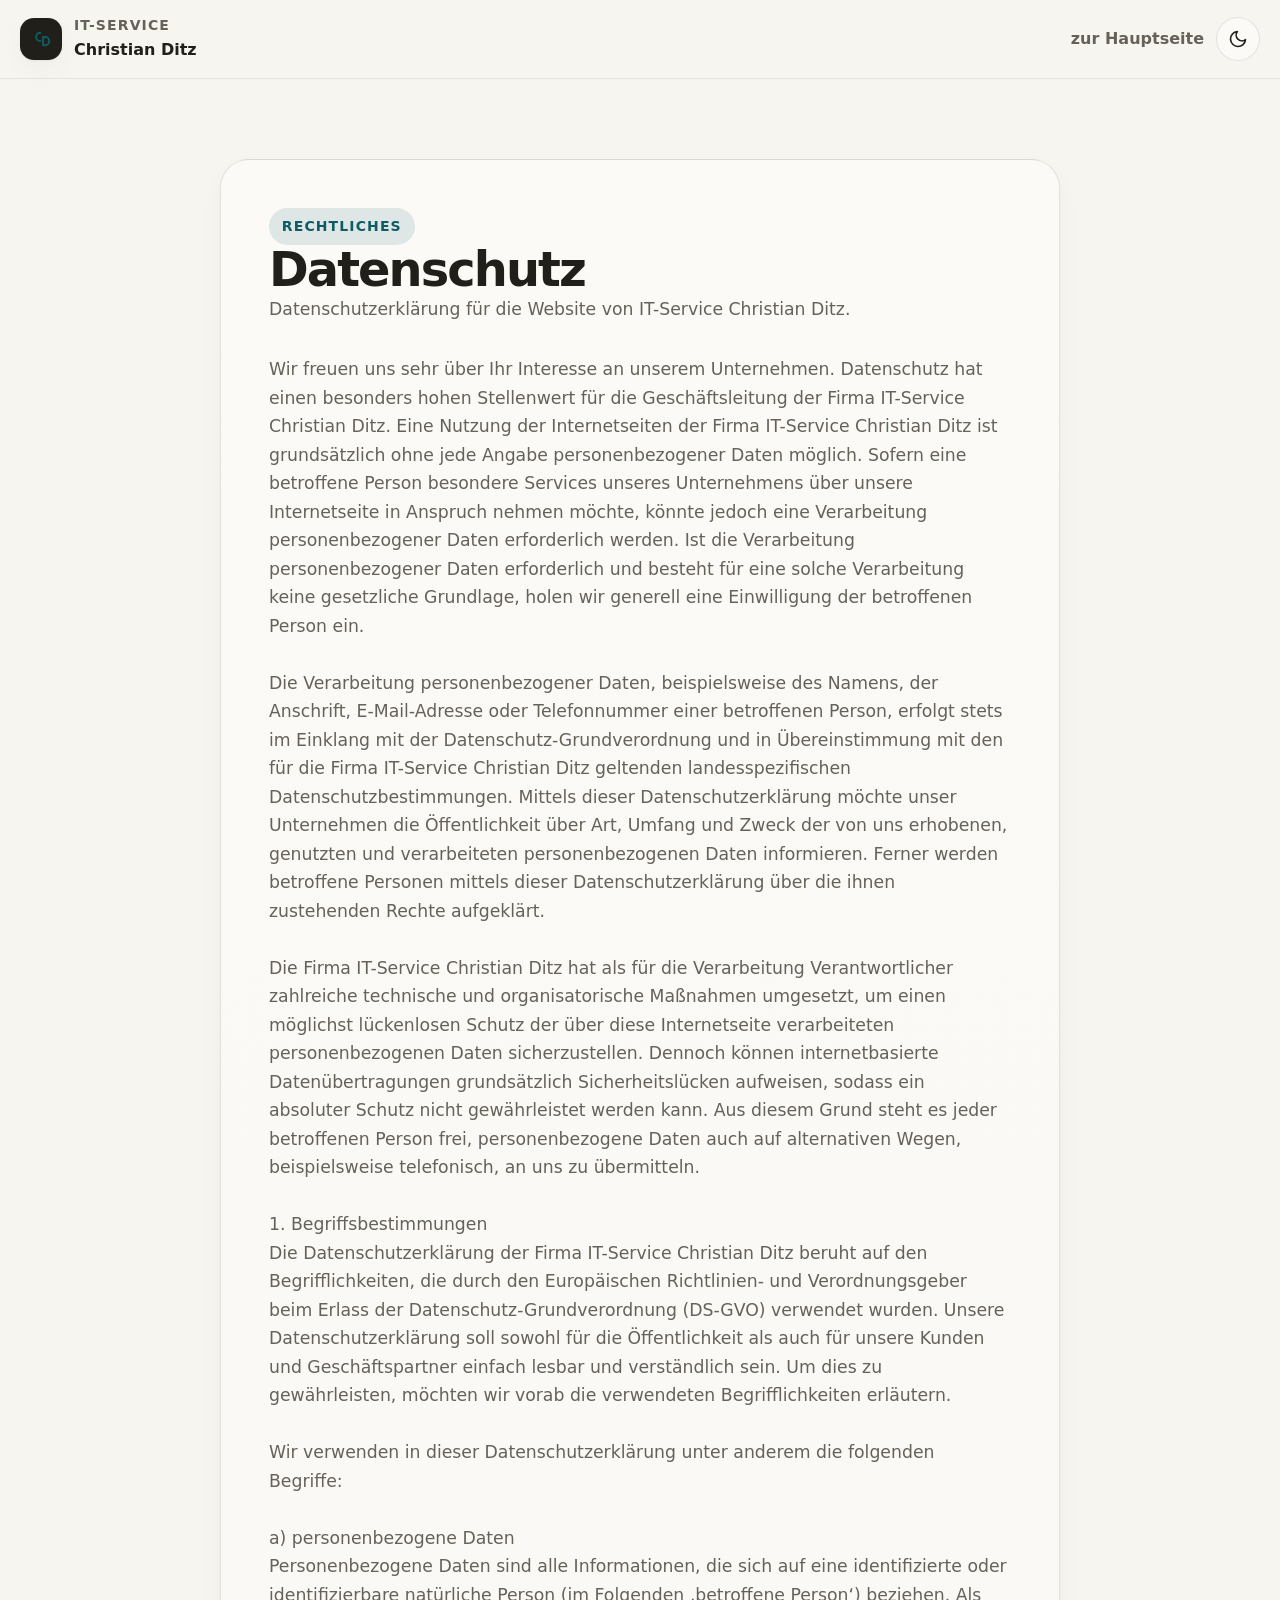
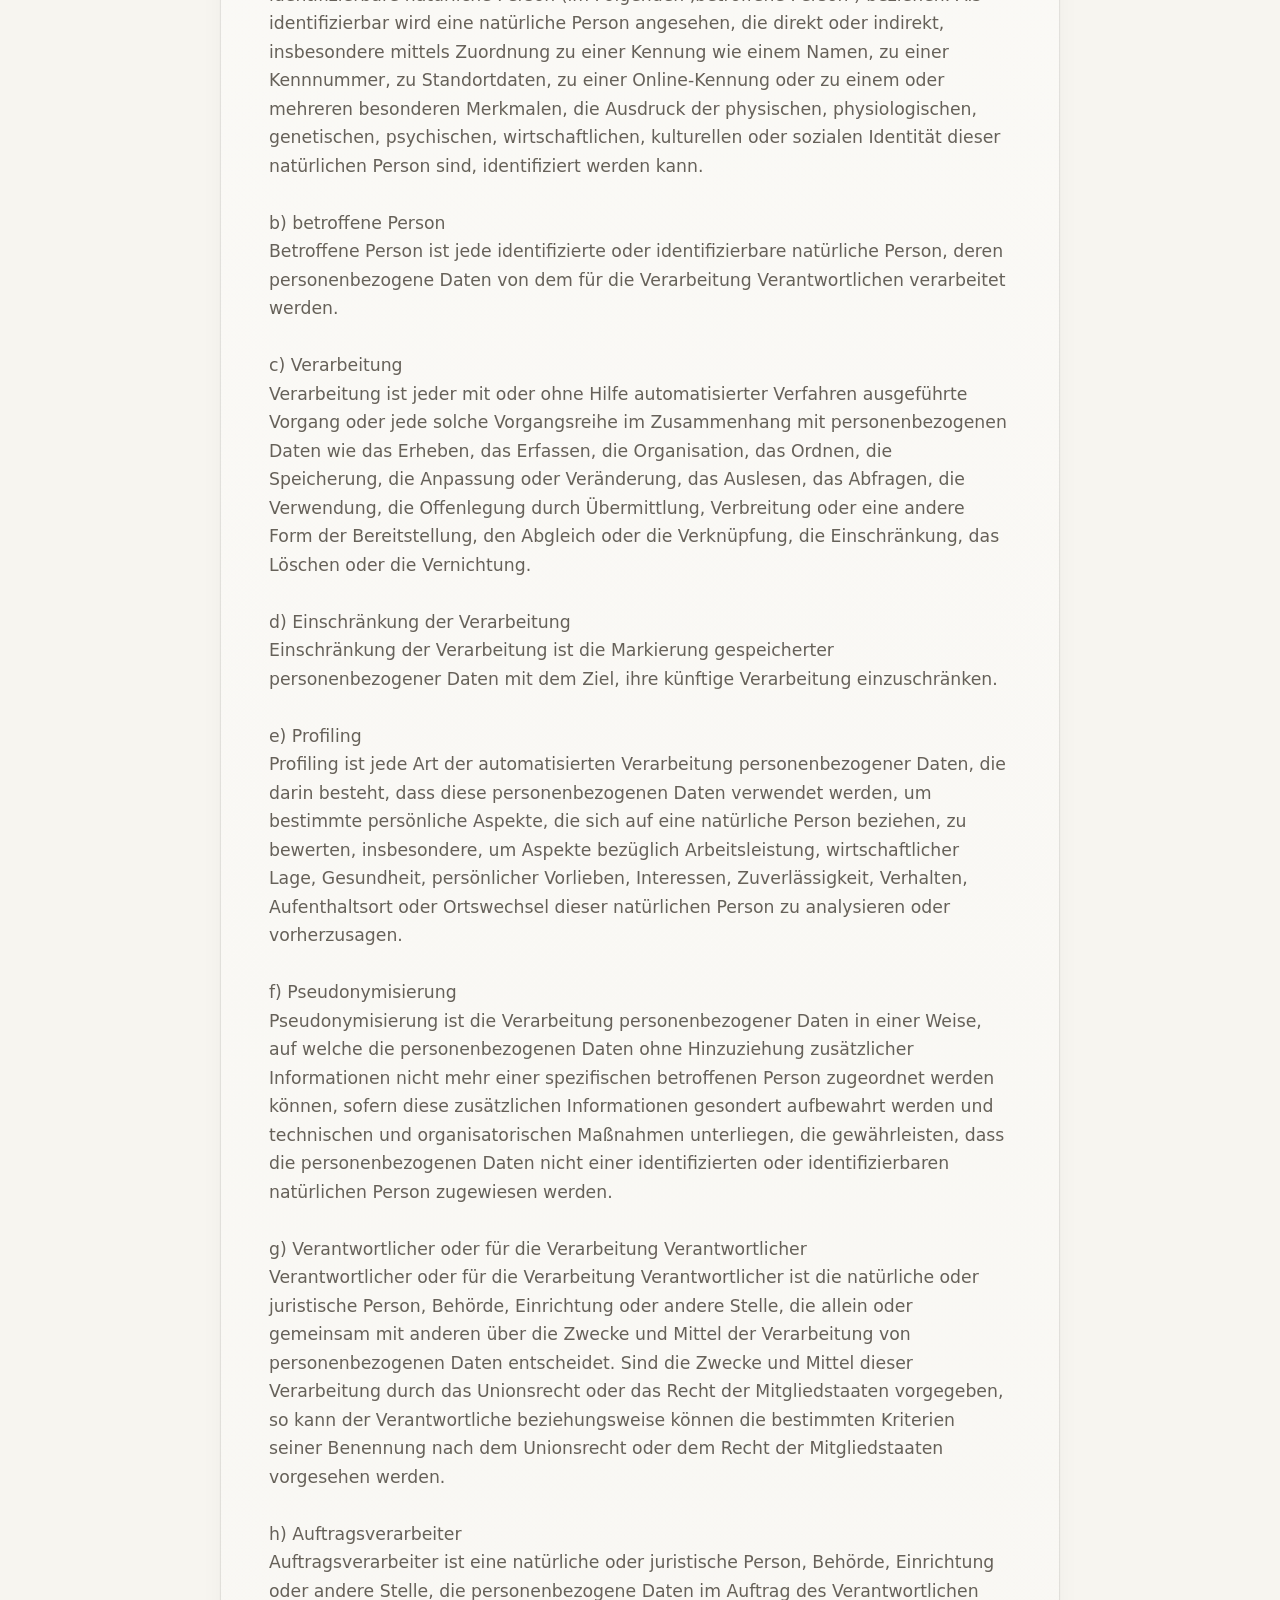
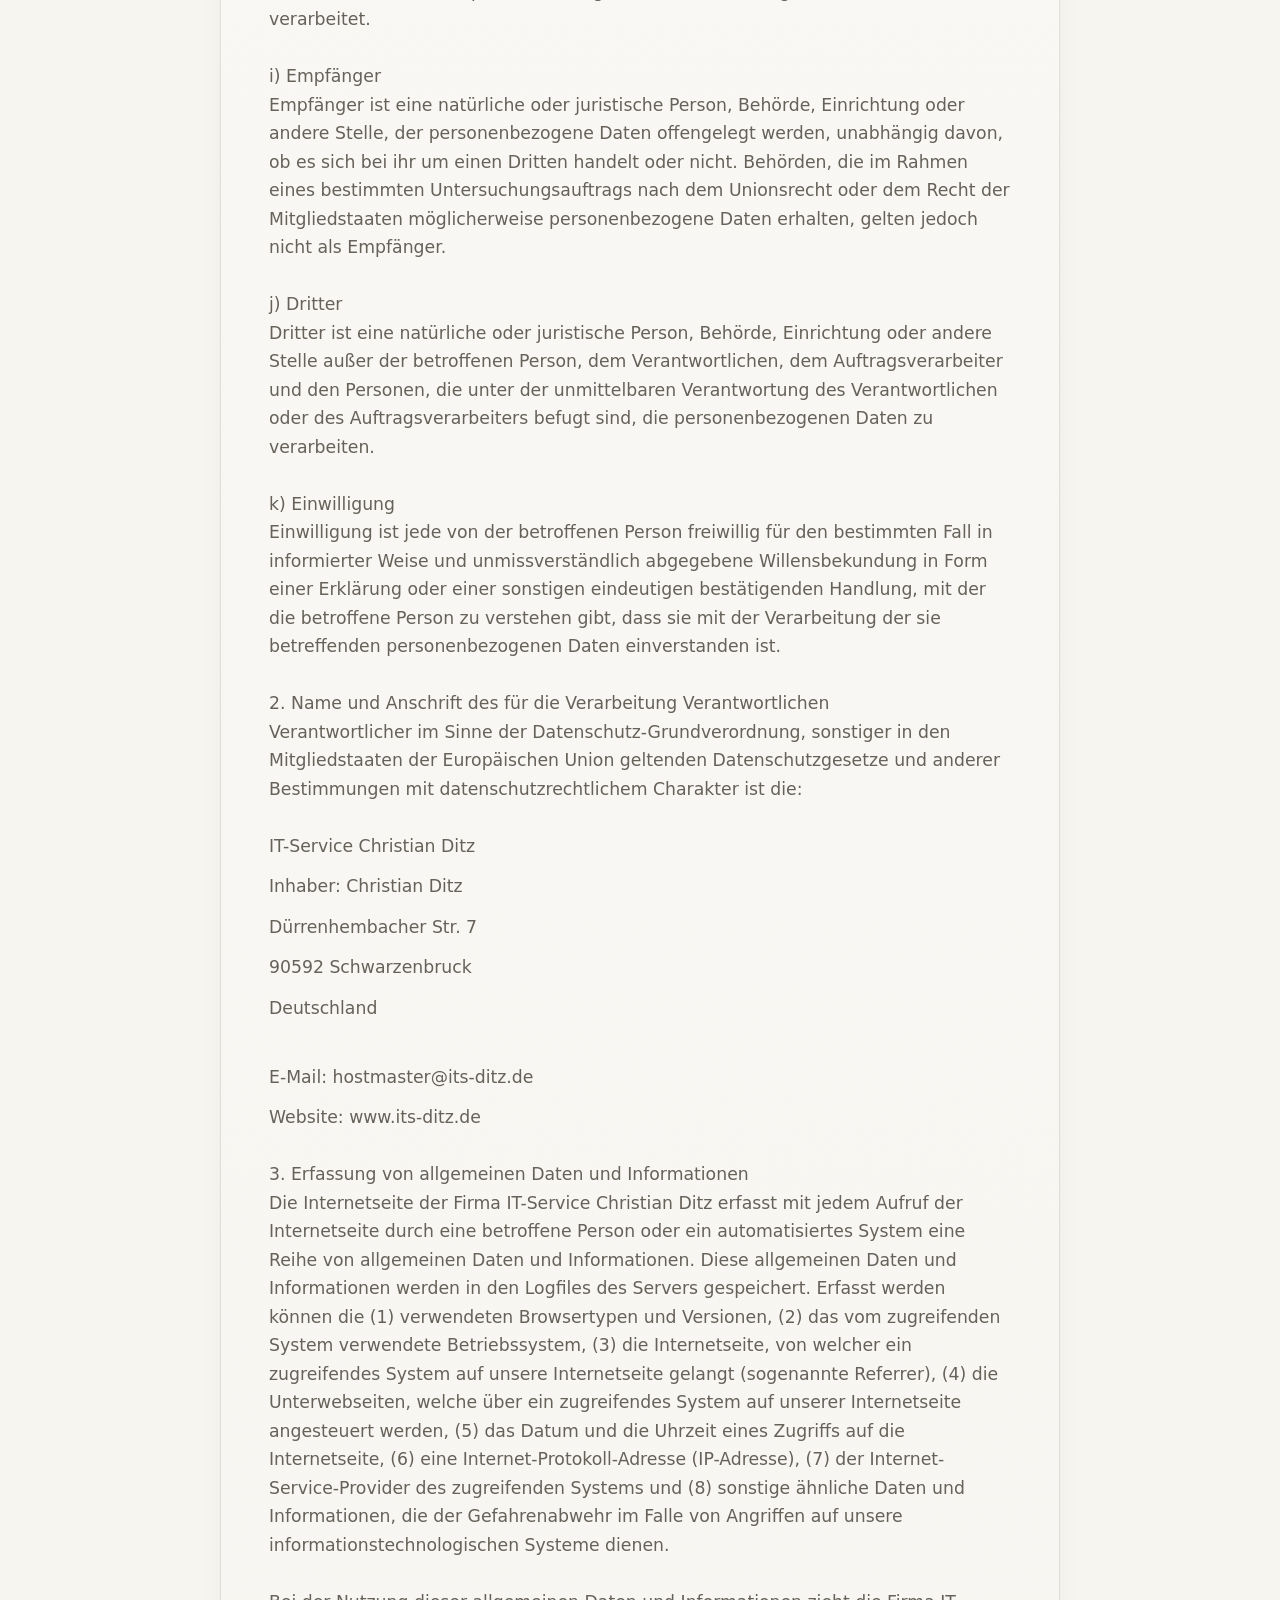
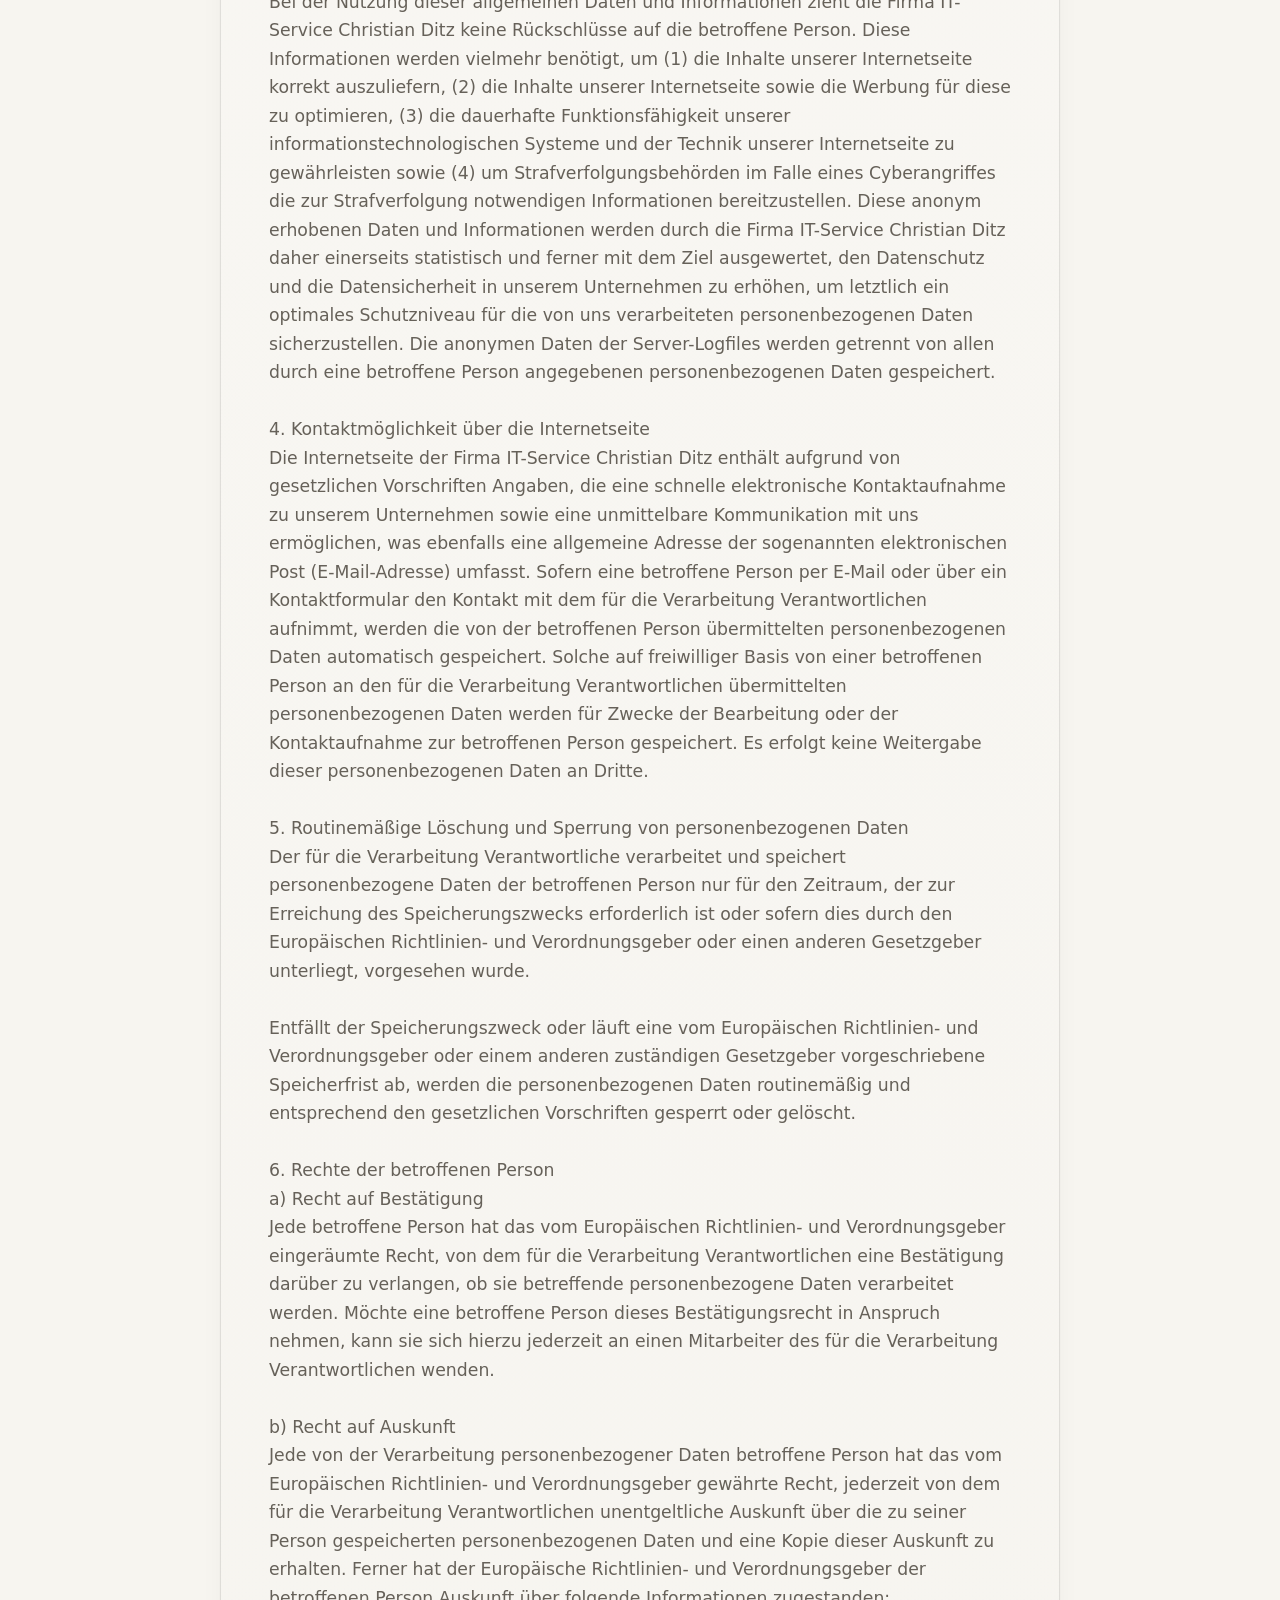
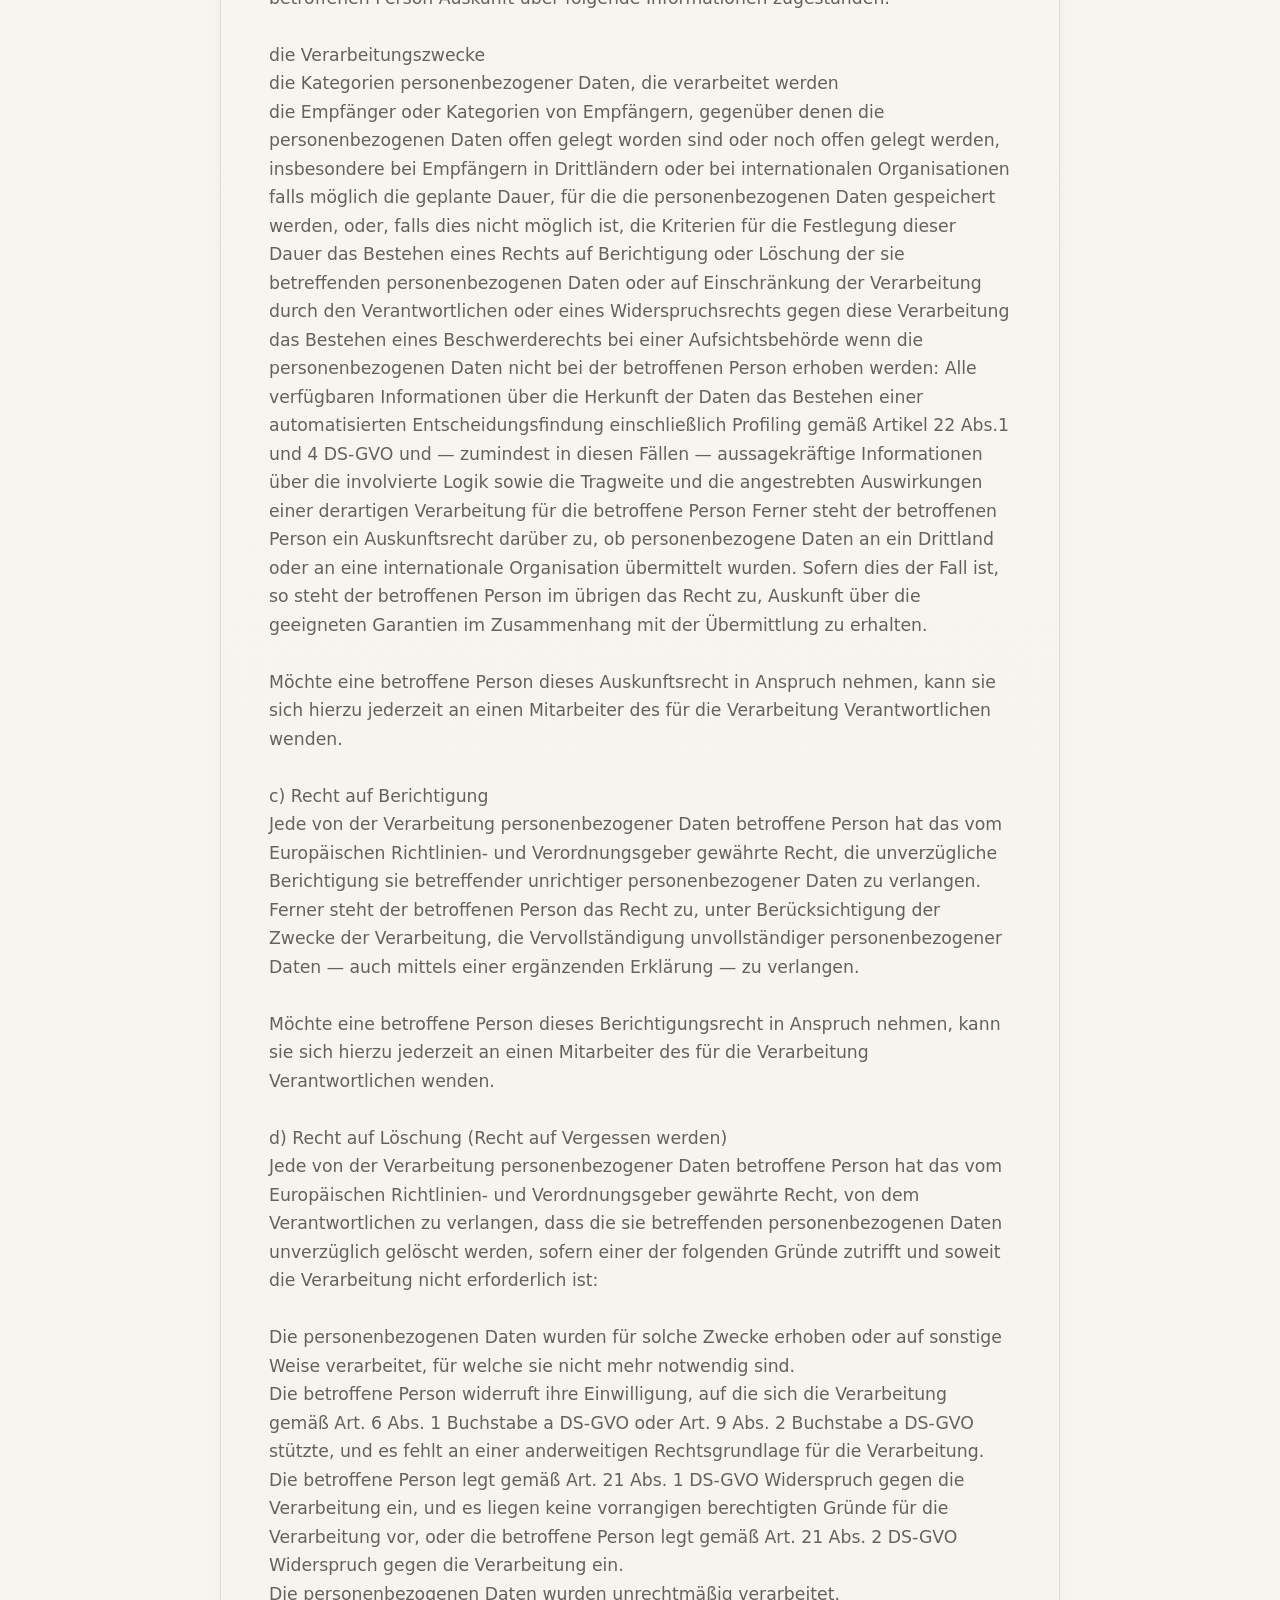
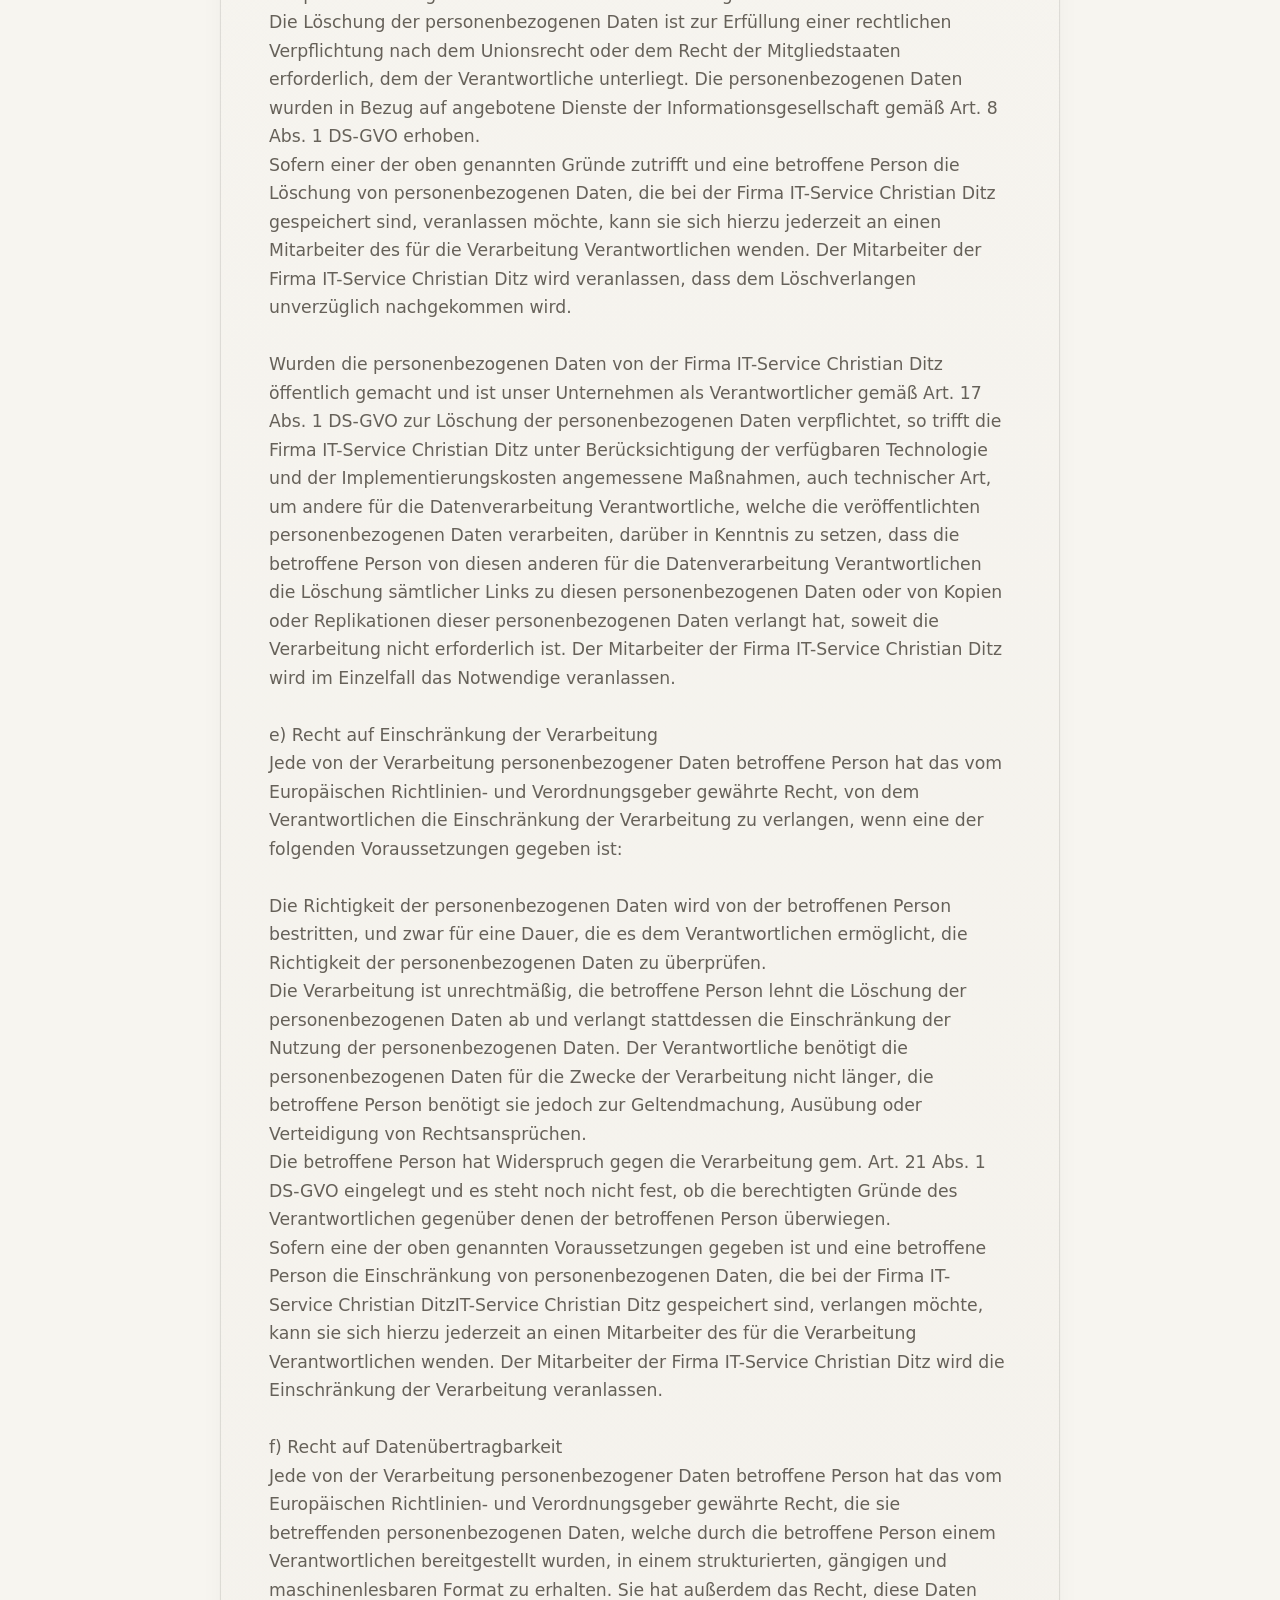
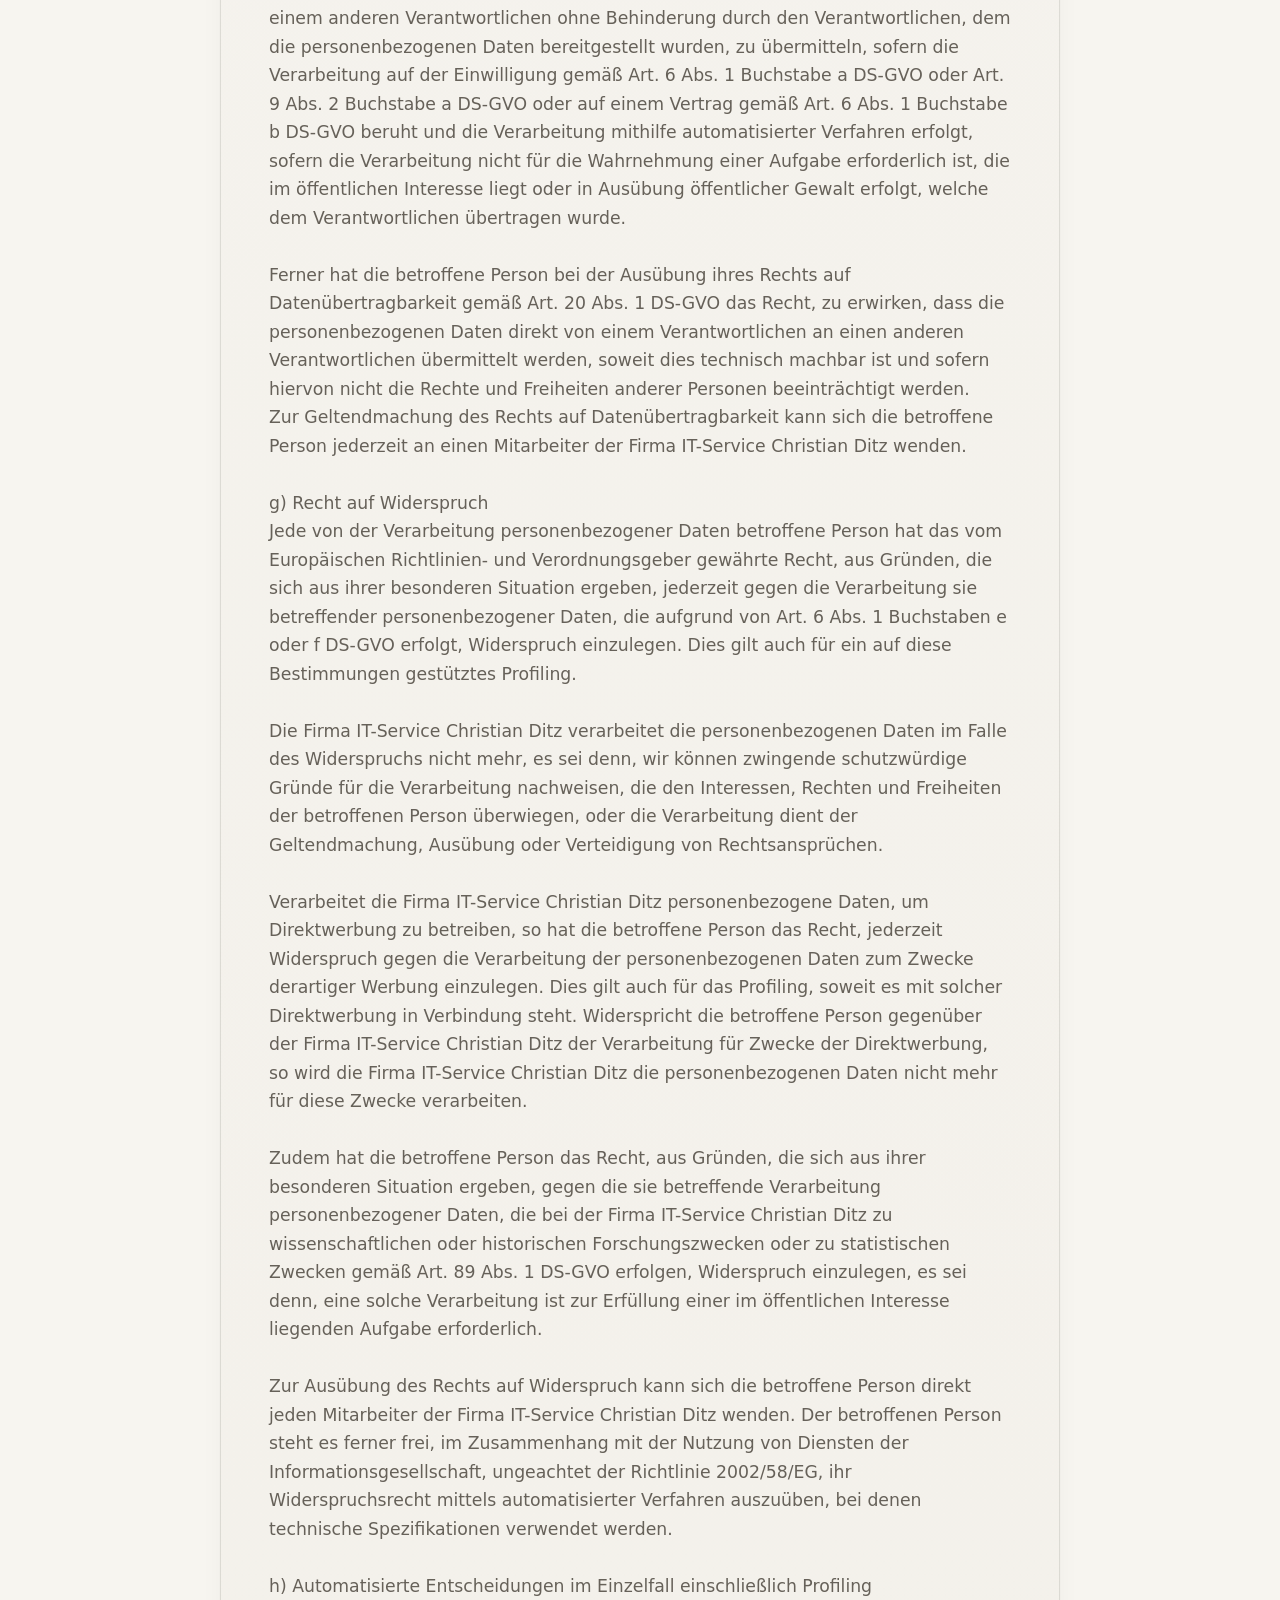
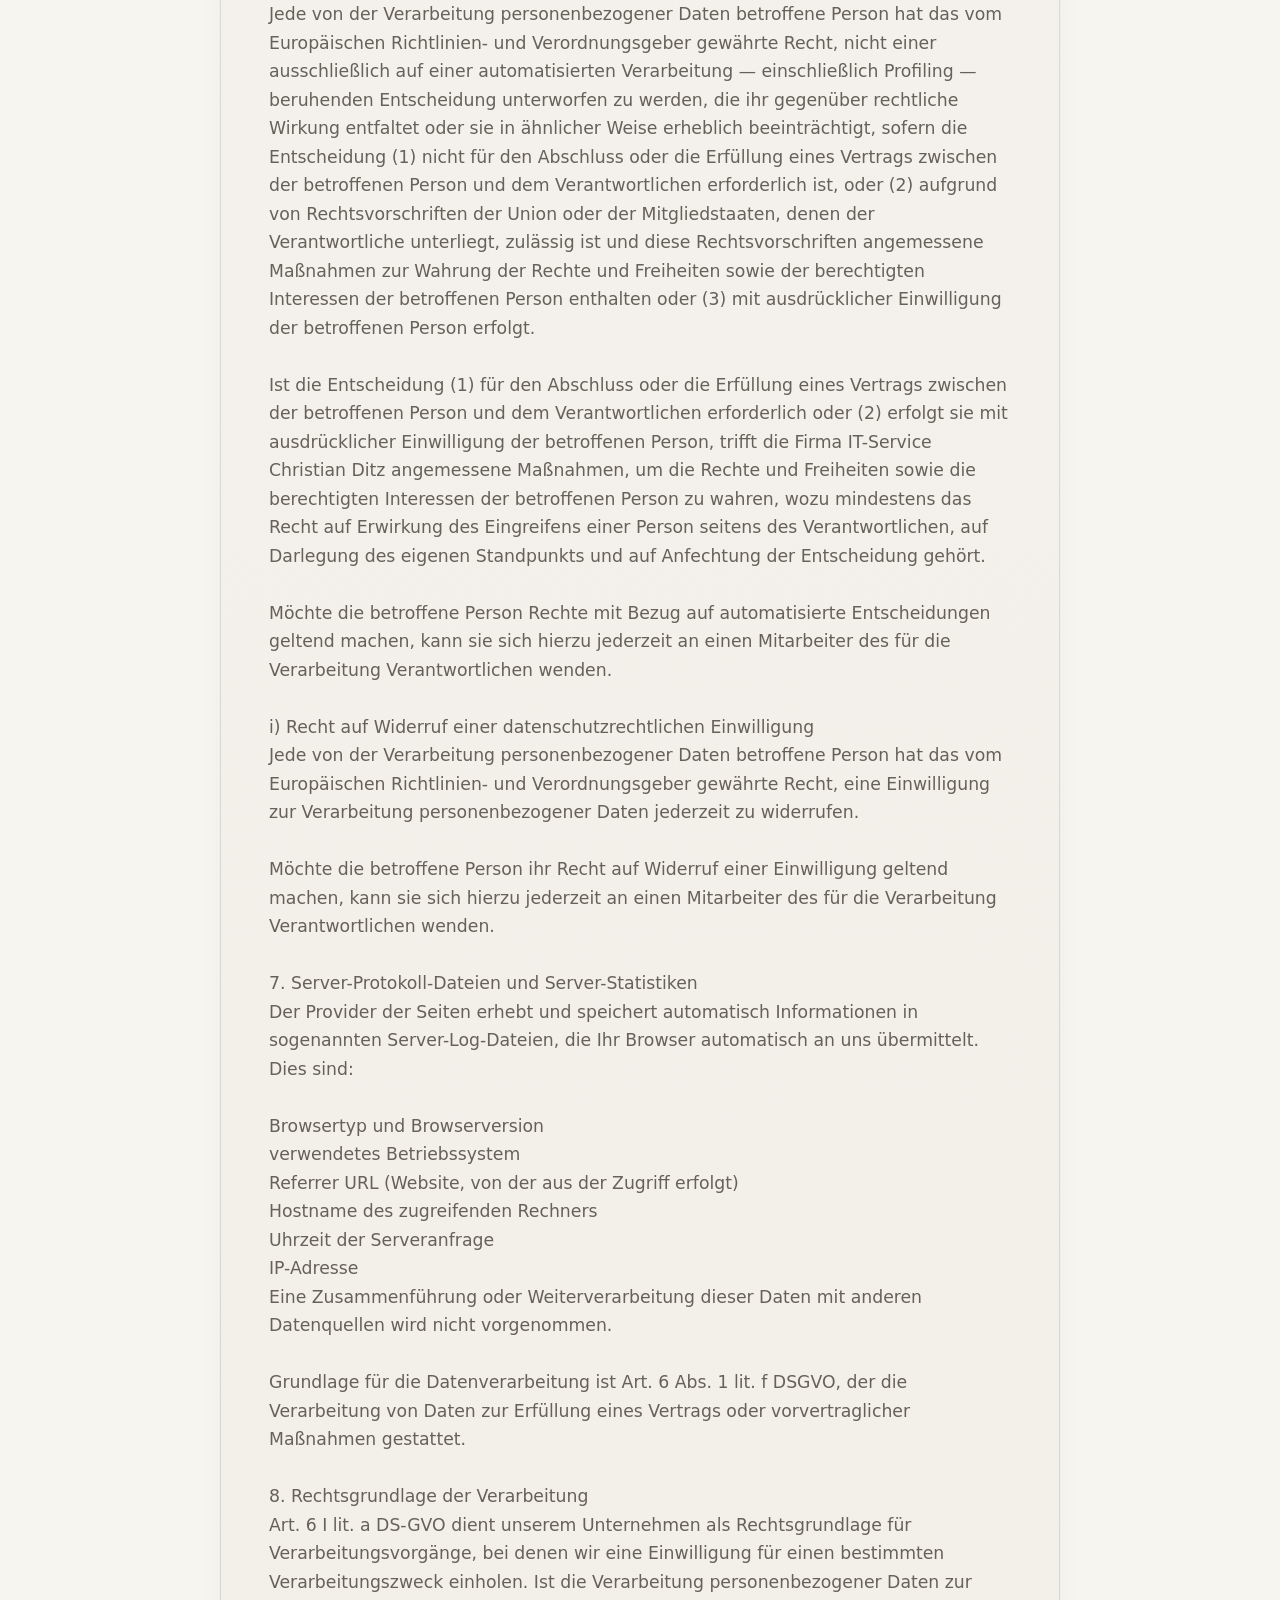
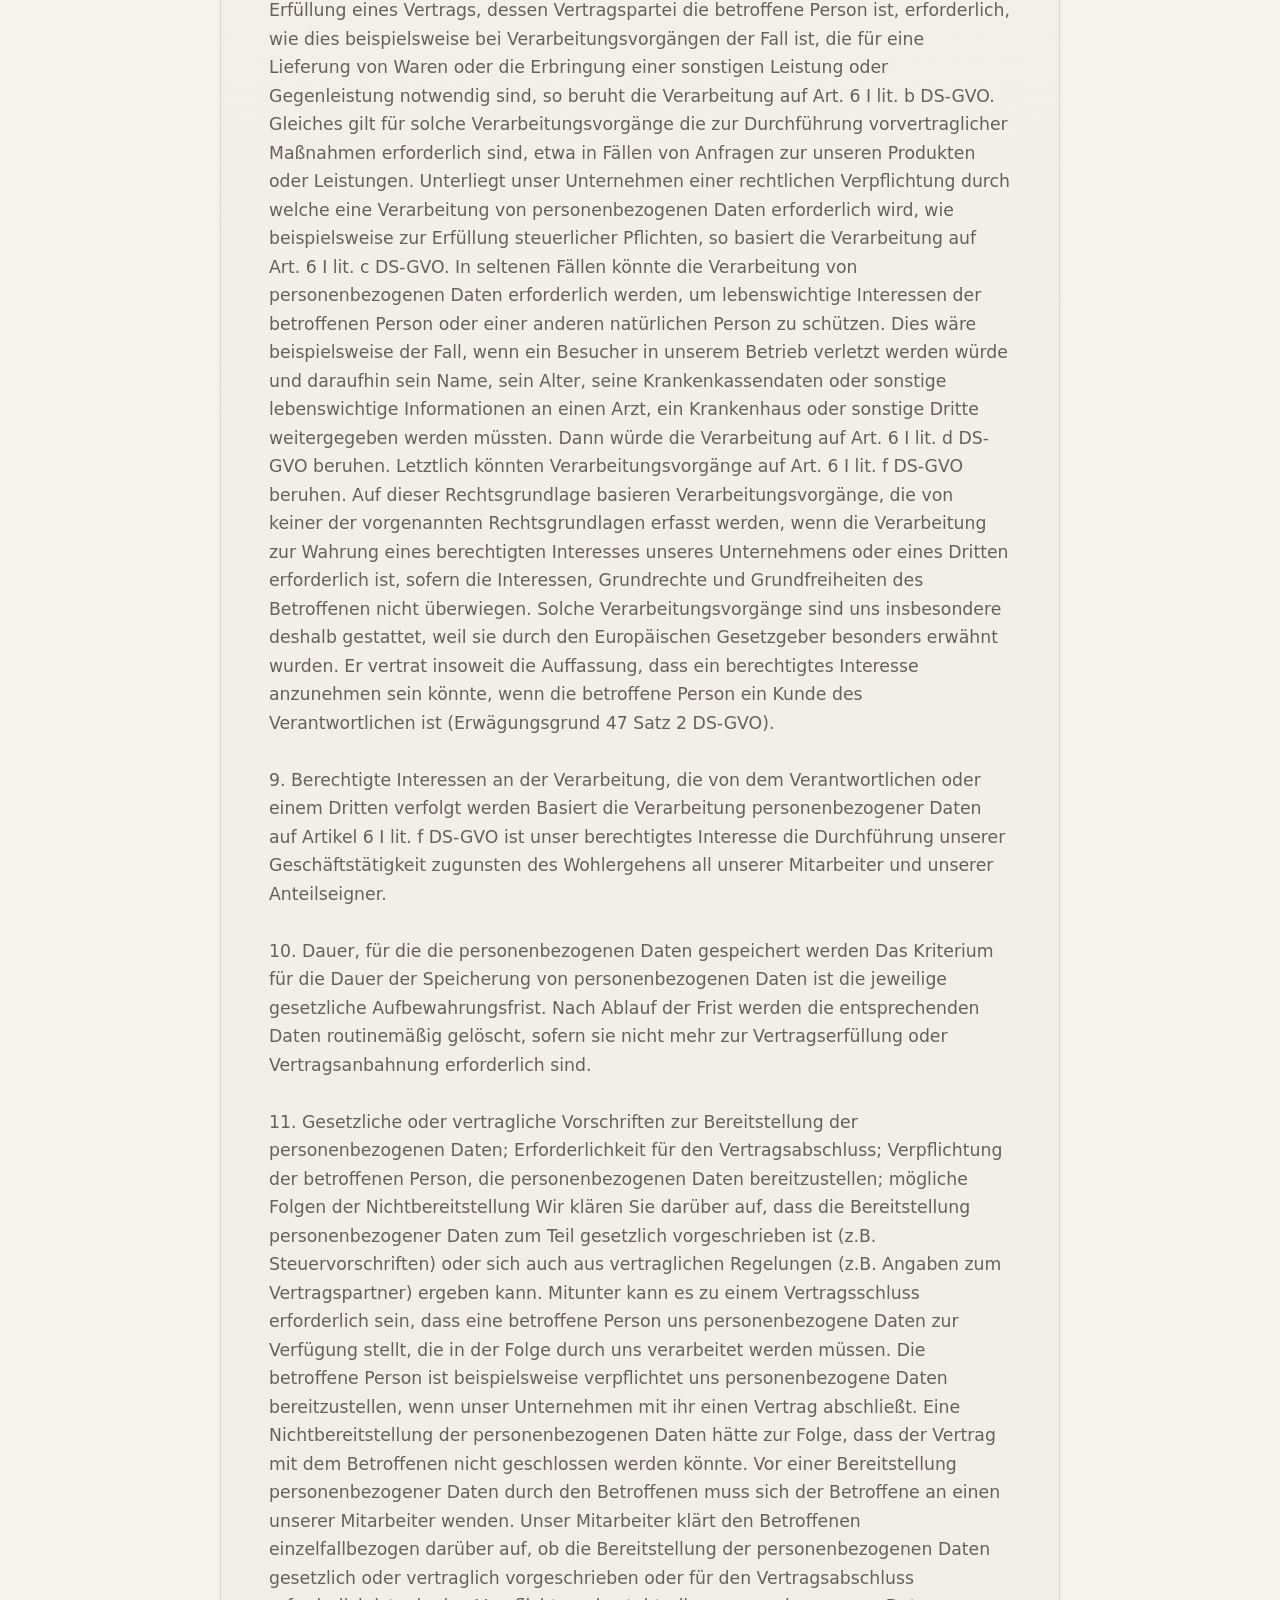
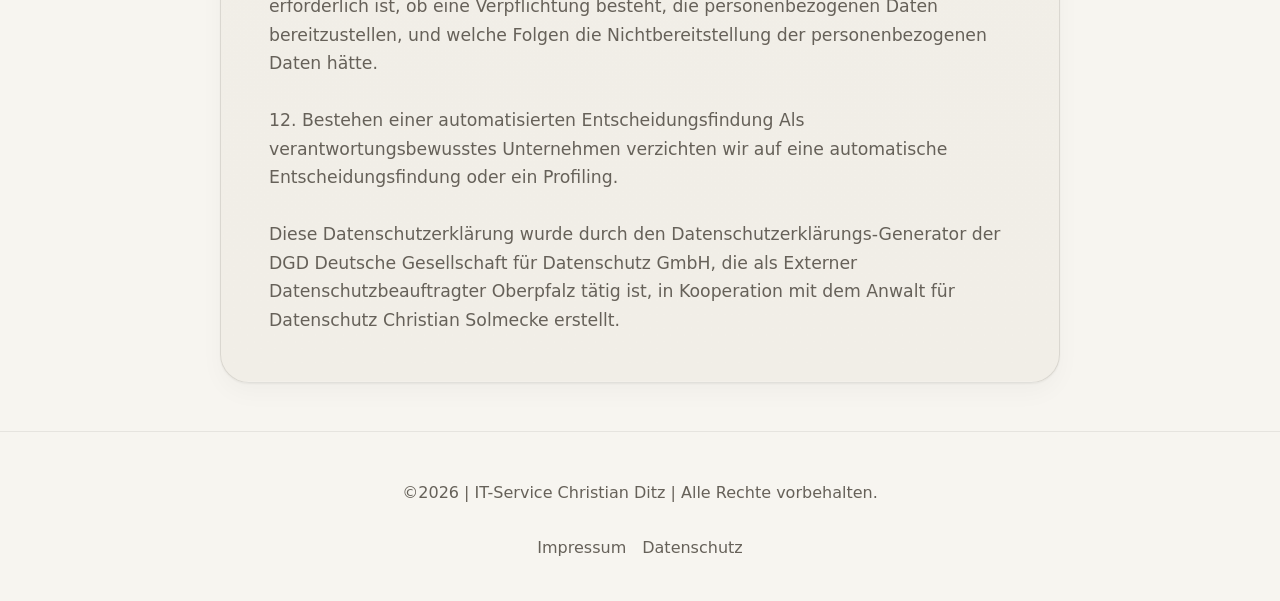
==== datenschutz.html @ 60c3055a "Add files via upload" ====
<!DOCTYPE html>
<html lang="de">
<head>
  <meta charset="UTF-8" />
  <meta name="viewport" content="width=device-width, initial-scale=1.0" />
  <title>Datenschutz | IT-Service Christian Ditz</title>
  <meta name="description" content="Datenschutzerklärung von IT-Service Christian Ditz" />
  <link rel="stylesheet" href="styles.css" />
</head>
<body>
  <header class="site-header">
    <div class="container header-inner">
      <a class="brand" href="index.html#top" aria-label="IT-Service Christian Ditz Startseite">
        <span class="brand-mark" style="color: #0d5d63;" aria-hidden="true">
          <svg viewBox="0 0 32 32" width="22" height="22" fill="none" stroke="currentColor" stroke-width="2.8" stroke-linecap="round" stroke-linejoin="round">
            <path d="M15 7a6 6 0 1 0 0 12"></path>
            <path d="M19 13v12h3a6 6 0 0 0 0-12h-3z"></path>
          </svg>
        </span>
        <span class="brand-copy"><small>IT-Service</small><strong>Christian Ditz</strong></span>
      </a>

      <div class="header-actions">
        <a class="back-link" href="index.html#top">zur Hauptseite</a>
        <button class="theme-toggle" type="button" data-theme-toggle aria-label="Farbschema wechseln"></button>
      </div>
    </div>
  </header>

  <main class="container legal-shell">
    <article class="legal-card">
      <span class="eyebrow">Rechtliches</span>
      <h1>Datenschutz</h1>
      <p class="intro">Datenschutzerklärung für die Website von IT-Service Christian Ditz.</p>

      <div class="legal-sections">
        <section class="legal-block">
          <p>Wir freuen uns sehr über Ihr Interesse an unserem Unternehmen. Datenschutz hat einen besonders hohen Stellenwert für die Geschäftsleitung der Firma IT-Service Christian Ditz. Eine Nutzung der Internetseiten der Firma IT-Service Christian Ditz ist grundsätzlich ohne jede Angabe personenbezogener Daten möglich. Sofern eine betroffene Person besondere Services unseres Unternehmens über unsere Internetseite in Anspruch nehmen möchte, könnte jedoch eine Verarbeitung personenbezogener Daten erforderlich werden. Ist die Verarbeitung personenbezogener Daten erforderlich und besteht für eine solche Verarbeitung keine gesetzliche Grundlage, holen wir generell eine Einwilligung der betroffenen Person ein.<br>
<br>
Die Verarbeitung personenbezogener Daten, beispielsweise des Namens, der Anschrift, E-Mail-Adresse oder Telefonnummer einer betroffenen Person, erfolgt stets im Einklang mit der Datenschutz-Grundverordnung und in Übereinstimmung mit den für die Firma IT-Service Christian Ditz geltenden landesspezifischen Datenschutzbestimmungen. Mittels dieser Datenschutzerklärung möchte unser Unternehmen die Öffentlichkeit über Art, Umfang und Zweck der von uns erhobenen, genutzten und verarbeiteten personenbezogenen Daten informieren. Ferner werden betroffene Personen mittels dieser Datenschutzerklärung über die ihnen zustehenden Rechte aufgeklärt.<br>
<br>
Die Firma IT-Service Christian Ditz hat als für die Verarbeitung Verantwortlicher zahlreiche technische und organisatorische Maßnahmen umgesetzt, um einen möglichst lückenlosen Schutz der über diese Internetseite verarbeiteten personenbezogenen Daten sicherzustellen. Dennoch können internetbasierte Datenübertragungen grundsätzlich Sicherheitslücken aufweisen, sodass ein absoluter Schutz nicht gewährleistet werden kann. Aus diesem Grund steht es jeder betroffenen Person frei, personenbezogene Daten auch auf alternativen Wegen, beispielsweise telefonisch, an uns zu übermitteln.<br>
<br>
1. Begriffsbestimmungen<br>
Die Datenschutzerklärung der Firma IT-Service Christian Ditz beruht auf den Begrifflichkeiten, die durch den Europäischen Richtlinien- und Verordnungsgeber beim Erlass der Datenschutz-Grundverordnung (DS-GVO) verwendet wurden. Unsere Datenschutzerklärung soll sowohl für die Öffentlichkeit als auch für unsere Kunden und Geschäftspartner einfach lesbar und verständlich sein. Um dies zu gewährleisten, möchten wir vorab die verwendeten Begrifflichkeiten erläutern.<br>
<br>
Wir verwenden in dieser Datenschutzerklärung unter anderem die folgenden Begriffe:<br>
<br>
a) personenbezogene Daten<br>
Personenbezogene Daten sind alle Informationen, die sich auf eine identifizierte oder identifizierbare natürliche Person (im Folgenden ‚betroffene Person‘) beziehen. Als identifizierbar wird eine natürliche Person angesehen, die direkt oder indirekt, insbesondere mittels Zuordnung zu einer Kennung wie einem Namen, zu einer Kennnummer, zu Standortdaten, zu einer Online-Kennung oder zu einem oder mehreren besonderen Merkmalen, die Ausdruck der physischen, physiologischen, genetischen, psychischen, wirtschaftlichen, kulturellen oder sozialen Identität dieser natürlichen Person sind, identifiziert werden kann.<br>
<br>
b) betroffene Person<br>
Betroffene Person ist jede identifizierte oder identifizierbare natürliche Person, deren personenbezogene Daten von dem für die Verarbeitung Verantwortlichen verarbeitet werden.<br>
<br>
c) Verarbeitung<br>
Verarbeitung ist jeder mit oder ohne Hilfe automatisierter Verfahren ausgeführte Vorgang oder jede solche Vorgangsreihe im Zusammenhang mit personenbezogenen Daten wie das Erheben, das Erfassen, die Organisation, das Ordnen, die Speicherung, die Anpassung oder Veränderung, das Auslesen, das Abfragen, die Verwendung, die Offenlegung durch Übermittlung, Verbreitung oder eine andere Form der Bereitstellung, den Abgleich oder die Verknüpfung, die Einschränkung, das Löschen oder die Vernichtung.<br>
<br>
d) Einschränkung der Verarbeitung<br>
Einschränkung der Verarbeitung ist die Markierung gespeicherter personenbezogener Daten mit dem Ziel, ihre künftige Verarbeitung einzuschränken.<br>
<br>
e) Profiling<br>
Profiling ist jede Art der automatisierten Verarbeitung personenbezogener Daten, die darin besteht, dass diese personenbezogenen Daten verwendet werden, um bestimmte persönliche Aspekte, die sich auf eine natürliche Person beziehen, zu bewerten, insbesondere, um Aspekte bezüglich Arbeitsleistung, wirtschaftlicher Lage, Gesundheit, persönlicher Vorlieben, Interessen, Zuverlässigkeit, Verhalten, Aufenthaltsort oder Ortswechsel dieser natürlichen Person zu analysieren oder vorherzusagen.<br>
<br>
f) Pseudonymisierung<br>
Pseudonymisierung ist die Verarbeitung personenbezogener Daten in einer Weise, auf welche die personenbezogenen Daten ohne Hinzuziehung zusätzlicher Informationen nicht mehr einer spezifischen betroffenen Person zugeordnet werden können, sofern diese zusätzlichen Informationen gesondert aufbewahrt werden und technischen und organisatorischen Maßnahmen unterliegen, die gewährleisten, dass die personenbezogenen Daten nicht einer identifizierten oder identifizierbaren natürlichen Person zugewiesen werden.<br>
<br>
g) Verantwortlicher oder für die Verarbeitung Verantwortlicher<br>
Verantwortlicher oder für die Verarbeitung Verantwortlicher ist die natürliche oder juristische Person, Behörde, Einrichtung oder andere Stelle, die allein oder gemeinsam mit anderen über die Zwecke und Mittel der Verarbeitung von personenbezogenen Daten entscheidet. Sind die Zwecke und Mittel dieser Verarbeitung durch das Unionsrecht oder das Recht der Mitgliedstaaten vorgegeben, so kann der Verantwortliche beziehungsweise können die bestimmten Kriterien seiner Benennung nach dem Unionsrecht oder dem Recht der Mitgliedstaaten vorgesehen werden.<br>
<br>
h) Auftragsverarbeiter<br>
Auftragsverarbeiter ist eine natürliche oder juristische Person, Behörde, Einrichtung oder andere Stelle, die personenbezogene Daten im Auftrag des Verantwortlichen verarbeitet.<br>
<br>
i) Empfänger<br>
Empfänger ist eine natürliche oder juristische Person, Behörde, Einrichtung oder andere Stelle, der personenbezogene Daten offengelegt werden, unabhängig davon, ob es sich bei ihr um einen Dritten handelt oder nicht. Behörden, die im Rahmen eines bestimmten Untersuchungsauftrags nach dem Unionsrecht oder dem Recht der Mitgliedstaaten möglicherweise personenbezogene Daten erhalten, gelten jedoch nicht als Empfänger.<br>
<br>
j) Dritter<br>
Dritter ist eine natürliche oder juristische Person, Behörde, Einrichtung oder andere Stelle außer der betroffenen Person, dem Verantwortlichen, dem Auftragsverarbeiter und den Personen, die unter der unmittelbaren Verantwortung des Verantwortlichen oder des Auftragsverarbeiters befugt sind, die personenbezogenen Daten zu verarbeiten.<br>
<br>
k) Einwilligung<br>
Einwilligung ist jede von der betroffenen Person freiwillig für den bestimmten Fall in informierter Weise und unmissverständlich abgegebene Willensbekundung in Form einer Erklärung oder einer sonstigen eindeutigen bestätigenden Handlung, mit der die betroffene Person zu verstehen gibt, dass sie mit der Verarbeitung der sie betreffenden personenbezogenen Daten einverstanden ist.<br>
<br>
2. Name und Anschrift des für die Verarbeitung Verantwortlichen<br>
Verantwortlicher im Sinne der Datenschutz-Grundverordnung, sonstiger in den Mitgliedstaaten der Europäischen Union geltenden Datenschutzgesetze und anderer Bestimmungen mit datenschutzrechtlichem Charakter ist die:<br>
<br>
IT-Service Christian Ditz<br></p>
<p>Inhaber: Christian Ditz<br></p>
<p>Dürrenhembacher Str. 7<br></p>
<p>90592 Schwarzenbruck<br></p>
<p>Deutschland<br></p>
<p><br>
E-Mail: hostmaster@its-ditz.de<br></p>
<p>Website: www.its-ditz.de<br>
<br>
3. Erfassung von allgemeinen Daten und Informationen<br>
Die Internetseite der Firma IT-Service Christian Ditz erfasst mit jedem Aufruf der Internetseite durch eine betroffene Person oder ein automatisiertes System eine Reihe von allgemeinen Daten und Informationen. Diese allgemeinen Daten und Informationen werden in den Logfiles des Servers gespeichert. Erfasst werden können die (1) verwendeten Browsertypen und Versionen, (2) das vom zugreifenden System verwendete Betriebssystem, (3) die Internetseite, von welcher ein zugreifendes System auf unsere Internetseite gelangt (sogenannte Referrer), (4) die Unterwebseiten, welche über ein zugreifendes System auf unserer Internetseite angesteuert werden, (5) das Datum und die Uhrzeit eines Zugriffs auf die Internetseite, (6) eine Internet-Protokoll-Adresse (IP-Adresse), (7) der Internet-Service-Provider des zugreifenden Systems und (8) sonstige ähnliche Daten und Informationen, die der Gefahrenabwehr im Falle von Angriffen auf unsere informationstechnologischen Systeme dienen.<br>
<br>
Bei der Nutzung dieser allgemeinen Daten und Informationen zieht die Firma IT-Service Christian Ditz keine Rückschlüsse auf die betroffene Person. Diese Informationen werden vielmehr benötigt, um (1) die Inhalte unserer Internetseite korrekt auszuliefern, (2) die Inhalte unserer Internetseite sowie die Werbung für diese zu optimieren, (3) die dauerhafte Funktionsfähigkeit unserer informationstechnologischen Systeme und der Technik unserer Internetseite zu gewährleisten sowie (4) um Strafverfolgungsbehörden im Falle eines Cyberangriffes die zur Strafverfolgung notwendigen Informationen bereitzustellen. Diese anonym erhobenen Daten und Informationen werden durch die Firma IT-Service Christian Ditz daher einerseits statistisch und ferner mit dem Ziel ausgewertet, den Datenschutz und die Datensicherheit in unserem Unternehmen zu erhöhen, um letztlich ein optimales Schutzniveau für die von uns verarbeiteten personenbezogenen Daten sicherzustellen. Die anonymen Daten der Server-Logfiles werden getrennt von allen durch eine betroffene Person angegebenen personenbezogenen Daten gespeichert.<br>
<br>
4. Kontaktmöglichkeit über die Internetseite<br>
Die Internetseite der Firma IT-Service Christian Ditz enthält aufgrund von gesetzlichen Vorschriften Angaben, die eine schnelle elektronische Kontaktaufnahme zu unserem Unternehmen sowie eine unmittelbare Kommunikation mit uns ermöglichen, was ebenfalls eine allgemeine Adresse der sogenannten elektronischen Post (E-Mail-Adresse) umfasst. Sofern eine betroffene Person per E-Mail oder über ein Kontaktformular den Kontakt mit dem für die Verarbeitung Verantwortlichen aufnimmt, werden die von der betroffenen Person übermittelten personenbezogenen Daten automatisch gespeichert. Solche auf freiwilliger Basis von einer betroffenen Person an den für die Verarbeitung Verantwortlichen übermittelten personenbezogenen Daten werden für Zwecke der Bearbeitung oder der Kontaktaufnahme zur betroffenen Person gespeichert. Es erfolgt keine Weitergabe dieser personenbezogenen Daten an Dritte.<br>
<br>
5. Routinemäßige Löschung und Sperrung von personenbezogenen Daten<br>
Der für die Verarbeitung Verantwortliche verarbeitet und speichert personenbezogene Daten der betroffenen Person nur für den Zeitraum, der zur Erreichung des Speicherungszwecks erforderlich ist oder sofern dies durch den Europäischen Richtlinien- und Verordnungsgeber oder einen anderen Gesetzgeber unterliegt, vorgesehen wurde.<br>
<br>
Entfällt der Speicherungszweck oder läuft eine vom Europäischen Richtlinien- und Verordnungsgeber oder einem anderen zuständigen Gesetzgeber vorgeschriebene Speicherfrist ab, werden die personenbezogenen Daten routinemäßig und entsprechend den gesetzlichen Vorschriften gesperrt oder gelöscht.<br>
<br>
6. Rechte der betroffenen Person<br>
a) Recht auf Bestätigung<br>
Jede betroffene Person hat das vom Europäischen Richtlinien- und Verordnungsgeber eingeräumte Recht, von dem für die Verarbeitung Verantwortlichen eine Bestätigung darüber zu verlangen, ob sie betreffende personenbezogene Daten verarbeitet werden. Möchte eine betroffene Person dieses Bestätigungsrecht in Anspruch nehmen, kann sie sich hierzu jederzeit an einen Mitarbeiter des für die Verarbeitung Verantwortlichen wenden.<br>
<br>
b) Recht auf Auskunft<br>
Jede von der Verarbeitung personenbezogener Daten betroffene Person hat das vom Europäischen Richtlinien- und Verordnungsgeber gewährte Recht, jederzeit von dem für die Verarbeitung Verantwortlichen unentgeltliche Auskunft über die zu seiner Person gespeicherten personenbezogenen Daten und eine Kopie dieser Auskunft zu erhalten. Ferner hat der Europäische Richtlinien- und Verordnungsgeber der betroffenen Person Auskunft über folgende Informationen zugestanden:<br>
<br>
die Verarbeitungszwecke<br>
die Kategorien personenbezogener Daten, die verarbeitet werden<br>
die Empfänger oder Kategorien von Empfängern, gegenüber denen die personenbezogenen Daten offen gelegt worden sind oder noch offen gelegt werden, insbesondere bei Empfängern in Drittländern oder bei internationalen Organisationen<br>
falls möglich die geplante Dauer, für die die personenbezogenen Daten gespeichert werden, oder, falls dies nicht möglich ist, die Kriterien für die Festlegung dieser Dauer
das Bestehen eines Rechts auf Berichtigung oder Löschung der sie betreffenden personenbezogenen Daten oder auf Einschränkung der Verarbeitung durch den Verantwortlichen oder eines Widerspruchsrechts gegen diese Verarbeitung
das Bestehen eines Beschwerderechts bei einer Aufsichtsbehörde
wenn die personenbezogenen Daten nicht bei der betroffenen Person erhoben werden: Alle verfügbaren Informationen über die Herkunft der Daten
das Bestehen einer automatisierten Entscheidungsfindung einschließlich Profiling gemäß Artikel 22 Abs.1 und 4 DS-GVO und — zumindest in diesen Fällen — aussagekräftige Informationen über die involvierte Logik sowie die Tragweite und die angestrebten Auswirkungen einer derartigen Verarbeitung für die betroffene Person
Ferner steht der betroffenen Person ein Auskunftsrecht darüber zu, ob personenbezogene Daten an ein Drittland oder an eine internationale Organisation übermittelt wurden. Sofern dies der Fall ist, so steht der betroffenen Person im übrigen das Recht zu, Auskunft über die geeigneten Garantien im Zusammenhang mit der Übermittlung zu erhalten.<br>
<br>
Möchte eine betroffene Person dieses Auskunftsrecht in Anspruch nehmen, kann sie sich hierzu jederzeit an einen Mitarbeiter des für die Verarbeitung Verantwortlichen wenden.<br>
<br>
c) Recht auf Berichtigung<br>
Jede von der Verarbeitung personenbezogener Daten betroffene Person hat das vom Europäischen Richtlinien- und Verordnungsgeber gewährte Recht, die unverzügliche Berichtigung sie betreffender unrichtiger personenbezogener Daten zu verlangen. Ferner steht der betroffenen Person das Recht zu, unter Berücksichtigung der Zwecke der Verarbeitung, die Vervollständigung unvollständiger personenbezogener Daten — auch mittels einer ergänzenden Erklärung — zu verlangen.<br>
<br>
Möchte eine betroffene Person dieses Berichtigungsrecht in Anspruch nehmen, kann sie sich hierzu jederzeit an einen Mitarbeiter des für die Verarbeitung Verantwortlichen wenden.<br>
<br>
d) Recht auf Löschung (Recht auf Vergessen werden)<br>
Jede von der Verarbeitung personenbezogener Daten betroffene Person hat das vom Europäischen Richtlinien- und Verordnungsgeber gewährte Recht, von dem Verantwortlichen zu verlangen, dass die sie betreffenden personenbezogenen Daten unverzüglich gelöscht werden, sofern einer der folgenden Gründe zutrifft und soweit die Verarbeitung nicht erforderlich ist:<br>
<br>
Die personenbezogenen Daten wurden für solche Zwecke erhoben oder auf sonstige Weise verarbeitet, für welche sie nicht mehr notwendig sind.<br>
Die betroffene Person widerruft ihre Einwilligung, auf die sich die Verarbeitung gemäß Art. 6 Abs. 1 Buchstabe a DS-GVO oder Art. 9 Abs. 2 Buchstabe a DS-GVO stützte, und es fehlt an einer anderweitigen Rechtsgrundlage für die Verarbeitung.<br>
Die betroffene Person legt gemäß Art. 21 Abs. 1 DS-GVO Widerspruch gegen die Verarbeitung ein, und es liegen keine vorrangigen berechtigten Gründe für die Verarbeitung vor, oder die betroffene Person legt gemäß Art. 21 Abs. 2 DS-GVO Widerspruch gegen die Verarbeitung ein.<br>
Die personenbezogenen Daten wurden unrechtmäßig verarbeitet.<br>
Die Löschung der personenbezogenen Daten ist zur Erfüllung einer rechtlichen Verpflichtung nach dem Unionsrecht oder dem Recht der Mitgliedstaaten erforderlich, dem der Verantwortliche unterliegt.
Die personenbezogenen Daten wurden in Bezug auf angebotene Dienste der Informationsgesellschaft gemäß Art. 8 Abs. 1 DS-GVO erhoben.<br>
Sofern einer der oben genannten Gründe zutrifft und eine betroffene Person die Löschung von personenbezogenen Daten, die bei der Firma IT-Service Christian Ditz gespeichert sind, veranlassen möchte, kann sie sich hierzu jederzeit an einen Mitarbeiter des für die Verarbeitung Verantwortlichen wenden. Der Mitarbeiter der Firma IT-Service Christian Ditz wird veranlassen, dass dem Löschverlangen unverzüglich nachgekommen wird.<br>
<br>
Wurden die personenbezogenen Daten von der Firma IT-Service Christian Ditz öffentlich gemacht und ist unser Unternehmen als Verantwortlicher gemäß Art. 17 Abs. 1 DS-GVO zur Löschung der personenbezogenen Daten verpflichtet, so trifft die Firma IT-Service Christian Ditz unter Berücksichtigung der verfügbaren Technologie und der Implementierungskosten angemessene Maßnahmen, auch technischer Art, um andere für die Datenverarbeitung Verantwortliche, welche die veröffentlichten personenbezogenen Daten verarbeiten, darüber in Kenntnis zu setzen, dass die betroffene Person von diesen anderen für die Datenverarbeitung Verantwortlichen die Löschung sämtlicher Links zu diesen personenbezogenen Daten oder von Kopien oder Replikationen dieser personenbezogenen Daten verlangt hat, soweit die Verarbeitung nicht erforderlich ist. Der Mitarbeiter der Firma IT-Service Christian Ditz wird im Einzelfall das Notwendige veranlassen.<br>
<br>
e) Recht auf Einschränkung der Verarbeitung<br>
Jede von der Verarbeitung personenbezogener Daten betroffene Person hat das vom Europäischen Richtlinien- und Verordnungsgeber gewährte Recht, von dem Verantwortlichen die Einschränkung der Verarbeitung zu verlangen, wenn eine der folgenden Voraussetzungen gegeben ist:<br>
<br>
Die Richtigkeit der personenbezogenen Daten wird von der betroffenen Person bestritten, und zwar für eine Dauer, die es dem Verantwortlichen ermöglicht, die Richtigkeit der personenbezogenen Daten zu überprüfen.<br>
Die Verarbeitung ist unrechtmäßig, die betroffene Person lehnt die Löschung der personenbezogenen Daten ab und verlangt stattdessen die Einschränkung der Nutzung der personenbezogenen Daten.
Der Verantwortliche benötigt die personenbezogenen Daten für die Zwecke der Verarbeitung nicht länger, die betroffene Person benötigt sie jedoch zur Geltendmachung, Ausübung oder Verteidigung von Rechtsansprüchen.<br>
Die betroffene Person hat Widerspruch gegen die Verarbeitung gem. Art. 21 Abs. 1 DS-GVO eingelegt und es steht noch nicht fest, ob die berechtigten Gründe des Verantwortlichen gegenüber denen der betroffenen Person überwiegen.<br>
Sofern eine der oben genannten Voraussetzungen gegeben ist und eine betroffene Person die Einschränkung von personenbezogenen Daten, die bei der Firma  IT-Service Christian DitzIT-Service Christian Ditz gespeichert sind, verlangen möchte, kann sie sich hierzu jederzeit an einen Mitarbeiter des für die Verarbeitung Verantwortlichen wenden. Der Mitarbeiter der Firma IT-Service Christian Ditz wird die Einschränkung der Verarbeitung veranlassen.<br>
<br>
f) Recht auf Datenübertragbarkeit<br>
Jede von der Verarbeitung personenbezogener Daten betroffene Person hat das vom Europäischen Richtlinien- und Verordnungsgeber gewährte Recht, die sie betreffenden personenbezogenen Daten, welche durch die betroffene Person einem Verantwortlichen bereitgestellt wurden, in einem strukturierten, gängigen und maschinenlesbaren Format zu erhalten. Sie hat außerdem das Recht, diese Daten einem anderen Verantwortlichen ohne Behinderung durch den Verantwortlichen, dem die personenbezogenen Daten bereitgestellt wurden, zu übermitteln, sofern die Verarbeitung auf der Einwilligung gemäß Art. 6 Abs. 1 Buchstabe a DS-GVO oder Art. 9 Abs. 2 Buchstabe a DS-GVO oder auf einem Vertrag gemäß Art. 6 Abs. 1 Buchstabe b DS-GVO beruht und die Verarbeitung mithilfe automatisierter Verfahren erfolgt, sofern die Verarbeitung nicht für die Wahrnehmung einer Aufgabe erforderlich ist, die im öffentlichen Interesse liegt oder in Ausübung öffentlicher Gewalt erfolgt, welche dem Verantwortlichen übertragen wurde.<br>
<br>
Ferner hat die betroffene Person bei der Ausübung ihres Rechts auf Datenübertragbarkeit gemäß Art. 20 Abs. 1 DS-GVO das Recht, zu erwirken, dass die personenbezogenen Daten direkt von einem Verantwortlichen an einen anderen Verantwortlichen übermittelt werden, soweit dies technisch machbar ist und sofern hiervon nicht die Rechte und Freiheiten anderer Personen beeinträchtigt werden.
<br>
Zur Geltendmachung des Rechts auf Datenübertragbarkeit kann sich die betroffene Person jederzeit an einen Mitarbeiter der Firma IT-Service Christian Ditz wenden.<br>
<br>
g) Recht auf Widerspruch<br>
Jede von der Verarbeitung personenbezogener Daten betroffene Person hat das vom Europäischen Richtlinien- und Verordnungsgeber gewährte Recht, aus Gründen, die sich aus ihrer besonderen Situation ergeben, jederzeit gegen die Verarbeitung sie betreffender personenbezogener Daten, die aufgrund von Art. 6 Abs. 1 Buchstaben e oder f DS-GVO erfolgt, Widerspruch einzulegen. Dies gilt auch für ein auf diese Bestimmungen gestütztes Profiling.<br>
<br>
Die Firma IT-Service Christian Ditz verarbeitet die personenbezogenen Daten im Falle des Widerspruchs nicht mehr, es sei denn, wir können zwingende schutzwürdige Gründe für die Verarbeitung nachweisen, die den Interessen, Rechten und Freiheiten der betroffenen Person überwiegen, oder die Verarbeitung dient der Geltendmachung, Ausübung oder Verteidigung von Rechtsansprüchen.<br>
<br>
Verarbeitet die Firma IT-Service Christian Ditz personenbezogene Daten, um Direktwerbung zu betreiben, so hat die betroffene Person das Recht, jederzeit Widerspruch gegen die Verarbeitung der personenbezogenen Daten zum Zwecke derartiger Werbung einzulegen. Dies gilt auch für das Profiling, soweit es mit solcher Direktwerbung in Verbindung steht. Widerspricht die betroffene Person gegenüber der Firma IT-Service Christian Ditz der Verarbeitung für Zwecke der Direktwerbung, so wird die Firma IT-Service Christian Ditz die personenbezogenen Daten nicht mehr für diese Zwecke verarbeiten.<br>
<br>
Zudem hat die betroffene Person das Recht, aus Gründen, die sich aus ihrer besonderen Situation ergeben, gegen die sie betreffende Verarbeitung personenbezogener Daten, die bei der Firma IT-Service Christian Ditz zu wissenschaftlichen oder historischen Forschungszwecken oder zu statistischen Zwecken gemäß Art. 89 Abs. 1 DS-GVO erfolgen, Widerspruch einzulegen, es sei denn, eine solche Verarbeitung ist zur Erfüllung einer im öffentlichen Interesse liegenden Aufgabe erforderlich.<br>
<br>
Zur Ausübung des Rechts auf Widerspruch kann sich die betroffene Person direkt jeden Mitarbeiter der Firma IT-Service Christian Ditz wenden. Der betroffenen Person steht es ferner frei, im Zusammenhang mit der Nutzung von Diensten der Informationsgesellschaft, ungeachtet der Richtlinie 2002/58/EG, ihr Widerspruchsrecht mittels automatisierter Verfahren auszuüben, bei denen technische Spezifikationen verwendet werden.<br>
<br>
h) Automatisierte Entscheidungen im Einzelfall einschließlich Profiling<br>
Jede von der Verarbeitung personenbezogener Daten betroffene Person hat das vom Europäischen Richtlinien- und Verordnungsgeber gewährte Recht, nicht einer ausschließlich auf einer automatisierten Verarbeitung — einschließlich Profiling — beruhenden Entscheidung unterworfen zu werden, die ihr gegenüber rechtliche Wirkung entfaltet oder sie in ähnlicher Weise erheblich beeinträchtigt, sofern die Entscheidung (1) nicht für den Abschluss oder die Erfüllung eines Vertrags zwischen der betroffenen Person und dem Verantwortlichen erforderlich ist, oder (2) aufgrund von Rechtsvorschriften der Union oder der Mitgliedstaaten, denen der Verantwortliche unterliegt, zulässig ist und diese Rechtsvorschriften angemessene Maßnahmen zur Wahrung der Rechte und Freiheiten sowie der berechtigten Interessen der betroffenen Person enthalten oder (3) mit ausdrücklicher Einwilligung der betroffenen Person erfolgt.<br>
<br>
Ist die Entscheidung (1) für den Abschluss oder die Erfüllung eines Vertrags zwischen der betroffenen Person und dem Verantwortlichen erforderlich oder (2) erfolgt sie mit ausdrücklicher Einwilligung der betroffenen Person, trifft die Firma IT-Service Christian Ditz angemessene Maßnahmen, um die Rechte und Freiheiten sowie die berechtigten Interessen der betroffenen Person zu wahren, wozu mindestens das Recht auf Erwirkung des Eingreifens einer Person seitens des Verantwortlichen, auf Darlegung des eigenen Standpunkts und auf Anfechtung der Entscheidung gehört.<br>
<br>
Möchte die betroffene Person Rechte mit Bezug auf automatisierte Entscheidungen geltend machen, kann sie sich hierzu jederzeit an einen Mitarbeiter des für die Verarbeitung Verantwortlichen wenden.<br>
<br>
i) Recht auf Widerruf einer datenschutzrechtlichen Einwilligung<br>
Jede von der Verarbeitung personenbezogener Daten betroffene Person hat das vom Europäischen Richtlinien- und Verordnungsgeber gewährte Recht, eine Einwilligung zur Verarbeitung personenbezogener Daten jederzeit zu widerrufen.<br>
<br>
Möchte die betroffene Person ihr Recht auf Widerruf einer Einwilligung geltend machen, kann sie sich hierzu jederzeit an einen Mitarbeiter des für die Verarbeitung Verantwortlichen wenden.<br>
<br>
7. Server-Protokoll-Dateien und Server-Statistiken<br>
Der Provider der Seiten erhebt und speichert automatisch Informationen in sogenannten Server-Log-Dateien, die Ihr Browser automatisch an uns übermittelt. Dies sind:<br>
<br>
Browsertyp und Browserversion<br>
verwendetes Betriebssystem<br>
Referrer URL (Website, von der aus der Zugriff erfolgt)<br>
Hostname des zugreifenden Rechners<br>
Uhrzeit der Serveranfrage<br>
IP-Adresse<br>
Eine Zusammenführung oder Weiterverarbeitung dieser Daten mit anderen Datenquellen wird nicht vorgenommen.<br>
<br>
Grundlage für die Datenverarbeitung ist Art. 6 Abs. 1 lit. f DSGVO, der die Verarbeitung von Daten zur Erfüllung eines Vertrags oder vorvertraglicher Maßnahmen gestattet.<br>
<br>
8. Rechtsgrundlage der Verarbeitung<br>
Art. 6 I lit. a DS-GVO dient unserem Unternehmen als Rechtsgrundlage für Verarbeitungsvorgänge, bei denen wir eine Einwilligung für einen bestimmten Verarbeitungszweck einholen. Ist die Verarbeitung personenbezogener Daten zur Erfüllung eines Vertrags, dessen Vertragspartei die betroffene Person ist, erforderlich, wie dies beispielsweise bei Verarbeitungsvorgängen der Fall ist, die für eine Lieferung von Waren oder die Erbringung einer sonstigen Leistung oder Gegenleistung notwendig sind, so beruht die Verarbeitung auf Art. 6 I lit. b DS-GVO. Gleiches gilt für solche Verarbeitungsvorgänge die zur Durchführung vorvertraglicher Maßnahmen erforderlich sind, etwa in Fällen von Anfragen zur unseren Produkten oder Leistungen. Unterliegt unser Unternehmen einer rechtlichen Verpflichtung durch welche eine Verarbeitung von personenbezogenen Daten erforderlich wird, wie beispielsweise zur Erfüllung steuerlicher Pflichten, so basiert die Verarbeitung auf Art. 6 I lit. c DS-GVO. In seltenen Fällen könnte die Verarbeitung von personenbezogenen Daten erforderlich werden, um lebenswichtige Interessen der betroffenen Person oder einer anderen natürlichen Person zu schützen. Dies wäre beispielsweise der Fall, wenn ein Besucher in unserem Betrieb verletzt werden würde und daraufhin sein Name, sein Alter, seine Krankenkassendaten oder sonstige lebenswichtige Informationen an einen Arzt, ein Krankenhaus oder sonstige Dritte weitergegeben werden müssten. Dann würde die Verarbeitung auf Art. 6 I lit. d DS-GVO beruhen. Letztlich könnten Verarbeitungsvorgänge auf Art. 6 I lit. f DS-GVO beruhen. Auf dieser Rechtsgrundlage basieren Verarbeitungsvorgänge, die von keiner der vorgenannten Rechtsgrundlagen erfasst werden, wenn die Verarbeitung zur Wahrung eines berechtigten Interesses unseres Unternehmens oder eines Dritten erforderlich ist, sofern die Interessen, Grundrechte und Grundfreiheiten des Betroffenen nicht überwiegen. Solche Verarbeitungsvorgänge sind uns insbesondere deshalb gestattet, weil sie durch den Europäischen Gesetzgeber besonders erwähnt wurden. Er vertrat insoweit die Auffassung, dass ein berechtigtes Interesse anzunehmen sein könnte, wenn die betroffene Person ein Kunde des Verantwortlichen ist (Erwägungsgrund 47 Satz 2 DS-GVO).<br>
<br>
9. Berechtigte Interessen an der Verarbeitung, die von dem Verantwortlichen oder einem Dritten verfolgt werden
Basiert die Verarbeitung personenbezogener Daten auf Artikel 6 I lit. f DS-GVO ist unser berechtigtes Interesse die Durchführung unserer Geschäftstätigkeit zugunsten des Wohlergehens all unserer Mitarbeiter und unserer Anteilseigner.<br>
<br>
10. Dauer, für die die personenbezogenen Daten gespeichert werden
Das Kriterium für die Dauer der Speicherung von personenbezogenen Daten ist die jeweilige gesetzliche Aufbewahrungsfrist. Nach Ablauf der Frist werden die entsprechenden Daten routinemäßig gelöscht, sofern sie nicht mehr zur Vertragserfüllung oder Vertragsanbahnung erforderlich sind.<br>
<br>
11. Gesetzliche oder vertragliche Vorschriften zur Bereitstellung der personenbezogenen Daten; Erforderlichkeit für den Vertragsabschluss; Verpflichtung der betroffenen Person, die personenbezogenen Daten bereitzustellen; mögliche Folgen der Nichtbereitstellung
Wir klären Sie darüber auf, dass die Bereitstellung personenbezogener Daten zum Teil gesetzlich vorgeschrieben ist (z.B. Steuervorschriften) oder sich auch aus vertraglichen Regelungen (z.B. Angaben zum Vertragspartner) ergeben kann. Mitunter kann es zu einem Vertragsschluss erforderlich sein, dass eine betroffene Person uns personenbezogene Daten zur Verfügung stellt, die in der Folge durch uns verarbeitet werden müssen. Die betroffene Person ist beispielsweise verpflichtet uns personenbezogene Daten bereitzustellen, wenn unser Unternehmen mit ihr einen Vertrag abschließt. Eine Nichtbereitstellung der personenbezogenen Daten hätte zur Folge, dass der Vertrag mit dem Betroffenen nicht geschlossen werden könnte. Vor einer Bereitstellung personenbezogener Daten durch den Betroffenen muss sich der Betroffene an einen unserer Mitarbeiter wenden. Unser Mitarbeiter klärt den Betroffenen einzelfallbezogen darüber auf, ob die Bereitstellung der personenbezogenen Daten gesetzlich oder vertraglich vorgeschrieben oder für den Vertragsabschluss erforderlich ist, ob eine Verpflichtung besteht, die personenbezogenen Daten bereitzustellen, und welche Folgen die Nichtbereitstellung der personenbezogenen Daten hätte.<br>
<br>
12. Bestehen einer automatisierten Entscheidungsfindung
Als verantwortungsbewusstes Unternehmen verzichten wir auf eine automatische Entscheidungsfindung oder ein Profiling.<br>
<br>
Diese Datenschutzerklärung wurde durch den Datenschutzerklärungs-Generator der DGD Deutsche Gesellschaft für Datenschutz GmbH, die als Externer Datenschutzbeauftragter Oberpfalz tätig ist, in Kooperation mit dem Anwalt für Datenschutz Christian Solmecke erstellt.<br></p>
        </section>
      </div>
    </article>
  </main>

  <footer class="site-footer">
    <div class="container footer-inner">
      <p>©2026 | IT-Service Christian Ditz | Alle Rechte vorbehalten.</p>
      <div class="footer-links">
        <a href="impressum.html">Impressum</a>
        <a href="datenschutz.html">Datenschutz</a>
        </div>
    </div>
  </footer>

  <script>
    const root = document.documentElement;
    const themeToggle = document.querySelector('[data-theme-toggle]');
    const THEME_STORAGE_KEY = 'theme-preference';

    function readStoredTheme() {
      try {
        const stored = localStorage.getItem(THEME_STORAGE_KEY);
        return stored === 'dark' || stored === 'light' ? stored : null;
      } catch (e) {
        return null;
      }
    }

    function storeTheme(value) {
      try {
        localStorage.setItem(THEME_STORAGE_KEY, value);
      } catch (e) {
        // localStorage nicht verfügbar - Themewahl gilt dann nur für diese Sitzung.
      }
    }

    let theme = readStoredTheme() || (window.matchMedia('(prefers-color-scheme: dark)').matches ? 'dark' : 'light');
    root.setAttribute('data-theme', theme);

    function setThemeIcon(theme) {
      if (!themeToggle) return;
      themeToggle.innerHTML = theme === 'dark'
        ? '<svg width="20" height="20" viewBox="0 0 24 24" fill="none" stroke="currentColor" stroke-width="2" stroke-linecap="round" stroke-linejoin="round" aria-hidden="true"><circle cx="12" cy="12" r="5"></circle><path d="M12 1v2M12 21v2M4.22 4.22l1.42 1.42M18.36 18.36l1.42 1.42M1 12h2M21 12h2M4.22 19.78l1.42-1.42M18.36 5.64l1.42-1.42"></path></svg>'
        : '<svg width="20" height="20" viewBox="0 0 24 24" fill="none" stroke="currentColor" stroke-width="2" stroke-linecap="round" stroke-linejoin="round" aria-hidden="true"><path d="M21 12.79A9 9 0 1 1 11.21 3 7 7 0 0 0 21 12.79z"></path></svg>';

      themeToggle.setAttribute('aria-label', theme === 'dark' ? 'Zu hellem Modus wechseln' : 'Zu dunklem Modus wechseln');
    }

    if (themeToggle) {
      setThemeIcon(theme);
      themeToggle.addEventListener('click', function () {
        theme = theme === 'dark' ? 'light' : 'dark';
        root.setAttribute('data-theme', theme);
        setThemeIcon(theme);
        storeTheme(theme);
      });
    }
  </script>
</body>
</html>
---- styles.css ----
:root,
[data-theme="light"] {
  --text-xs: clamp(0.75rem, 0.7rem + 0.25vw, 0.875rem);
  --text-sm: clamp(0.92rem, 0.84rem + 0.22vw, 1rem);
  --text-base: clamp(1rem, 0.96rem + 0.18vw, 1.08rem);
  --text-lg: clamp(1.15rem, 1.02rem + 0.55vw, 1.4rem);
  --text-xl: clamp(1.55rem, 1.22rem + 1.1vw, 2.2rem);
  --text-2xl: clamp(2.1rem, 1.55rem + 1.8vw, 3.25rem);
  --space-1: .25rem;
  --space-2: .5rem;
  --space-3: .75rem;
  --space-4: 1rem;
  --space-5: 1.25rem;
  --space-6: 1.5rem;
  --space-8: 2rem;
  --space-10: 2.5rem;
  --space-12: 3rem;
  --space-16: 4rem;
  --space-20: 5rem;
  --space-24: 6rem;
  --color-bg: #f7f5f0;
  --color-surface: #fbfaf7;
  --color-surface-2: #f1eee7;
  --color-border: rgba(33,31,25,.11);
  --color-divider: rgba(33,31,25,.08);
  --color-text: #211f19;
  --color-text-muted: #666159;
  --color-text-faint: #8c867d;
  --color-primary: #0d5d63;
  --color-primary-soft: rgba(13,93,99,.12);
  --color-text-inverse: #f8f7f4;
  --shadow-sm: 0 1px 2px rgba(20,17,12,.05), 0 10px 24px rgba(20,17,12,.03);
  --radius-sm: .55rem;
  --radius-md: .95rem;
  --radius-lg: 1.35rem;
  --radius-xl: 1.8rem;
  --radius-full: 999px;
  --font-body: system-ui, -apple-system, BlinkMacSystemFont, "Segoe UI", Roboto, Arial, sans-serif;
  --font-display: system-ui, -apple-system, BlinkMacSystemFont, "Segoe UI", Roboto, Arial, sans-serif;
  --content: 1240px;
  --content-narrow: 840px;
  --toc-width: 240px;
  --header-height: 78px;
}
[data-theme="dark"] {
  --color-bg: #161513;
  --color-surface: #1d1c1a;
  --color-surface-2: #24211f;
  --color-border: rgba(232,227,218,.12);
  --color-divider: rgba(232,227,218,.08);
  --color-text: #e8e3da;
  --color-text-muted: #b9b1a6;
  --color-text-faint: #8e877d;
  --color-primary: #79b7c0;
  --color-primary-soft: rgba(121,183,192,.12);
  --color-text-inverse: #11110f;
  --shadow-sm: 0 1px 2px rgba(0,0,0,.25), 0 14px 30px rgba(0,0,0,.16);
}
*,*::before,*::after { box-sizing: border-box; }
html { scroll-behavior: smooth; scroll-padding-top: 5.5rem; }
body { margin: 0; min-height: 100dvh; background: var(--color-bg); color: var(--color-text); font-family: var(--font-body); font-size: var(--text-base); line-height: 1.65; }
a { text-decoration: none; color: inherit; }
img,svg { display: block; max-width: 100%; }
button { font: inherit; color: inherit; }
h1,h2,h3 { margin: 0; font-family: var(--font-display); line-height: 1.03; letter-spacing: -.04em; text-wrap: balance; overflow-wrap: break-word; -webkit-hyphens: auto; -ms-hyphens: auto; hyphens: auto; }
h1 { font-size: var(--text-2xl); }
h2 { font-size: var(--text-xl); }
h3 { font-size: clamp(1.2rem, 1.02rem + .35vw, 1.42rem); }
.container { width: min(calc(100% - 2rem), var(--content)); margin-inline: auto; }
:focus-visible { outline: 2px solid var(--color-primary); outline-offset: 3px; border-radius: var(--radius-sm); }
@media (prefers-reduced-motion: reduce) {
  html { scroll-behavior: auto; }
  *,*::before,*::after { transition: none !important; animation: none !important; }
}

/* Header (shared: index.html, impressum.html, datenschutz.html) */
.site-header { position: sticky; top: 0; z-index: 60; background: color-mix(in srgb, var(--color-bg) 88%, transparent); backdrop-filter: blur(16px); border-bottom: 1px solid var(--color-divider); transition: transform .9s cubic-bezier(.2,.8,.2,1), opacity .9s cubic-bezier(.2,.8,.2,1), box-shadow .9s ease; }
.site-header.header-hidden { transform: translateY(-112%); opacity: .9; box-shadow: none; }
.header-inner { display: flex; align-items: center; justify-content: space-between; gap: var(--space-4); min-height: var(--header-height); position: relative; }
.brand { display: inline-flex; align-items: center; gap: var(--space-3); }
.brand-mark { width: 42px; height: 42px; border-radius: 14px; background: var(--color-text); color: var(--color-bg); display: grid; place-items: center; box-shadow: var(--shadow-sm); }
.brand-copy small { display: block; font-size: var(--text-xs); text-transform: uppercase; letter-spacing: .08em; color: var(--color-text-muted); font-weight: 700; }
.brand-copy strong { display: block; font-size: var(--text-sm); font-weight: 700; }
.header-actions { display: flex; align-items: center; gap: var(--space-3); }
.theme-toggle,.menu-toggle { width: 44px; height: 44px; border: 1px solid var(--color-border); border-radius: var(--radius-full); background: var(--color-surface); display: grid; place-items: center; }
.back-link { display: inline-flex; align-items: center; gap: var(--space-2); color: var(--color-text-muted); font-size: var(--text-sm); font-weight: 600; }
.back-link:hover { color: var(--color-primary); }

/* Navigation (index.html) */
.desktop-nav { display: none; gap: var(--space-5); align-items: center; }
.desktop-nav a,.menu-panel a,.toc-group-title,.toc-sublist a { position: relative; }
.desktop-nav a { font-size: var(--text-sm); color: var(--color-text-muted); padding: .25rem 0; }
.desktop-nav a::after,.menu-panel a::after,.toc-group-title::after,.toc-sublist a::after { content: ""; position: absolute; left: 0; bottom: -.18rem; width: 100%; height: 2px; background: var(--color-primary); transform: scaleX(0); transform-origin: left; transition: .18s ease; }
.desktop-nav a.active,.menu-panel a.active { color: var(--color-primary); font-weight: 700; }
.desktop-nav a.active::after,.menu-panel a.active::after,.toc-group-title.active::after,.toc-sublist a.active::after { transform: scaleX(1); }
.menu-panel { display: none; position: absolute; left: 1rem; right: 1rem; top: calc(100% + .5rem); padding: var(--space-4); background: var(--color-surface); border: 1px solid var(--color-border); border-radius: var(--radius-lg); box-shadow: var(--shadow-sm); }
.menu-panel.open { display: grid; gap: var(--space-2); }
.menu-panel a { padding: .85rem 0; border-radius: 0; background: transparent; font-weight: 600; color: var(--color-text-muted); }

/* Page layout (index.html) */
.page-shell { display: block; }
.toc { display: none; }
.main-column { min-width: 0; }
.hero { padding: clamp(var(--space-12), 11vw, var(--space-24)) 0 var(--space-12); }
.hero-wrap { display: grid; gap: var(--space-8); align-items: start; }
.hero-wrap > div:first-child { min-width: 0; }

.hero-wrap--solo {
  grid-template-columns: minmax(0, 1fr);
}

@media (min-width: 820px) {
  .hero-wrap--solo {
    grid-template-columns: minmax(0, 1fr);
  }
}

.hero-wrap--solo > div:first-child {
  width: 100%;
  max-width: none;
}

.hero-wrap--solo h1 {
  max-width: none;
}

.hero-wrap--solo .lead {
  max-width: 72ch;
}

@media (min-width: 1120px) {
  .hero-wrap--solo {
    margin-right: calc(-1 * (var(--toc-width) + clamp(2rem, 4vw, 4rem)));
  }
}

.eyebrow { display: inline-flex; align-items: center; gap: var(--space-2); padding: .45rem .8rem; border-radius: var(--radius-full); background: var(--color-primary-soft); color: var(--color-primary); font-size: var(--text-xs); font-weight: 700; letter-spacing: .08em; text-transform: uppercase; }
.eyebrow-list { display: flex; flex-wrap: wrap; gap: var(--space-2); margin-bottom: var(--space-3); }
.eyebrow-tag { display: inline-flex; align-items: center; padding: .4rem .75rem; border-radius: var(--radius-full); background: var(--color-primary-soft); color: var(--color-primary); font-size: var(--text-xs); font-weight: 700; letter-spacing: .04em; text-transform: uppercase; }
.lead { max-width: 58ch; margin: var(--space-5) 0 0; color: var(--color-text-muted); }
.hero-actions { display: flex; flex-wrap: wrap; gap: var(--space-3); margin-top: var(--space-6); }
.btn { display: inline-flex; align-items: center; justify-content: center; min-height: 46px; padding: .9rem 1.15rem; border-radius: var(--radius-full); font-size: var(--text-sm); font-weight: 700; border: 1px solid transparent; cursor: pointer; }
.btn-primary { background: var(--color-text); color: var(--color-bg); }
.btn-secondary { display: inline-block; background: var(--color-surface); border-color: var(--color-border); }
.hero-side { padding: var(--space-6); background: linear-gradient(180deg, var(--color-surface), var(--color-surface-2)); border: 1px solid var(--color-border); border-radius: var(--radius-xl); box-shadow: var(--shadow-sm); }
.hero-side p { margin: var(--space-3) 0 0; color: var(--color-text-muted); }
.hero-stats { display: grid; grid-template-columns: repeat(2,minmax(0,1fr)); gap: var(--space-3); margin-top: var(--space-5); }
.hero-stat { padding: var(--space-4); background: var(--color-surface); border: 1px solid var(--color-border); border-radius: var(--radius-lg); }
.hero-stat strong { display: block; font-size: clamp(1.45rem, 1.1rem + .8vw, 1.95rem); font-family: var(--font-display); }
.hero-stat span { display: block; margin-top: var(--space-1); font-size: var(--text-xs); line-height: 1.5; color: var(--color-text-muted); }
.content-section { padding: var(--space-12) 0; border-top: 1px solid var(--color-divider); }
.section-block { display: grid; gap: var(--space-5); }
.section-block p { margin: 0; color: var(--color-text-muted); max-width: 60ch; }
.kicker { font-size: var(--text-xs); font-weight: 700; letter-spacing: .08em; text-transform: uppercase; color: var(--color-primary); }
.simple-list { display: grid; gap: var(--space-3); margin-top: var(--space-2); }
.simple-item { padding: var(--space-5) 0; border-top: 1px solid var(--color-divider); }
.simple-item:first-child { border-top: none; padding-top: 0; }
.simple-item p { margin: var(--space-2) 0 0; color: var(--color-text-muted); max-width: 62ch; }
.focus-columns { display: flex; flex-direction: column; gap: var(--space-4); margin-top: var(--space-4); }
.focus-card,.project-card,.about-card { background: var(--color-surface); border: 1px solid var(--color-border); border-radius: var(--radius-lg); box-shadow: var(--shadow-sm); }
.focus-card {
  padding: var(--space-5);
  display: flex;
  flex-direction: column;
}

.focus-card > p {
  margin-top: var(--space-4);
  color: var(--color-text-muted);
}

.focus-card .focus-list {
  margin-top: var(--space-4);
}
.focus-list,.about-list,.project-points { margin: var(--space-3) 0 0; padding: 0; list-style: none; }
.focus-list li,.about-list li,.project-points li { position: relative; padding-left: 1.1rem; margin-top: var(--space-2); color: var(--color-text-muted); }
.focus-list li::before,.about-list li::before,.project-points li::before { content: ""; position: absolute; left: 0; top: .72em; width: 6px; height: 6px; border-radius: 50%; background: var(--color-primary); }
.projects-list { display: grid; gap: var(--space-4); margin-top: var(--space-4); }
.project-card { padding: var(--space-5); scroll-margin-top: 6.5rem; }
.project-card p { margin: var(--space-3) 0 0; color: var(--color-text-muted); }
.project-top { display: flex; justify-content: space-between; gap: var(--space-3); align-items: flex-start; }
.tag { display: inline-flex; padding: .42rem .72rem; border-radius: var(--radius-full); background: var(--color-surface-2); border: 1px solid var(--color-border); font-size: var(--text-xs); color: var(--color-text-muted); }
.stack { display: flex; flex-wrap: wrap; gap: var(--space-2); margin-top: var(--space-4); }
.about-card { padding: var(--space-6); margin-top: var(--space-4); }
.about-card p { margin: var(--space-3) 0 0; color: var(--color-text-muted); max-width: 62ch; }

.contact-box { margin-top: var(--space-4); padding: var(--space-6); background: var(--color-surface); color: var(--color-text); border: 1px solid var(--color-border); border-radius: var(--radius-lg); box-shadow: var(--shadow-sm); position: relative; overflow: hidden; }
.contact-box::after { display: none; }
.contact-box p { margin: var(--space-3) 0 0; max-width: 62ch; color: var(--color-text-muted); }
.contact-actions { display: flex; flex-wrap: wrap; align-items: center; gap: var(--space-3); margin-top: var(--space-6); }
.contact-actions .btn-secondary { background: var(--color-surface); border-color: var(--color-border); color: var(--color-text); }
.contact-actions .email-link:hover { color: var(--color-primary); }

.toc-nav { position: sticky; top: calc(var(--header-height) + 1.5rem); padding-top: var(--space-6); }
.toc-title { font-size: var(--text-xs); font-weight: 700; letter-spacing: .08em; text-transform: uppercase; color: var(--color-text-faint); margin-bottom: var(--space-4); }
.toc-groups { display: grid; gap: var(--space-4); }
.toc-group { padding-left: var(--space-4); border-left: 1px solid var(--color-divider); }
.toc-group.collapsed .toc-sublist { display: none; }
.toc-group:not(.collapsed) { border-left-color: var(--color-primary); }
.toc-group:not(.collapsed) .toc-group-title { color: var(--color-primary); }
.toc-group:not(.collapsed) .toc-group-title::after { transform: scaleX(1); }
.toc-group-title { display: inline-block; font-size: var(--text-sm); font-weight: 600; color: var(--color-text-muted); padding-bottom: .1rem; }
.toc-group-title.active { color: var(--color-primary); font-weight: 700; }
.toc-sublist { list-style: none; margin: var(--space-3) 0 0; padding: 0; display: grid; gap: var(--space-2); }
.toc-sublist a { display: inline-block; font-size: var(--text-xs); color: var(--color-text-faint); padding-bottom: .08rem; }
.toc-sublist a.active { color: var(--color-primary); font-weight: 700; }

@media (min-width: 820px) {
  .desktop-nav { display: flex; }
  .menu-toggle,.menu-panel { display: none !important; }
  .hero-wrap { grid-template-columns: minmax(0,1.12fr) minmax(320px,.88fr); }
  .footer-inner { flex-direction: row; justify-content: space-between; align-items: center; }
}
@media (min-width: 1120px) {
  .page-shell { display: grid; grid-template-columns: var(--toc-width) minmax(0,1fr); gap: clamp(2rem,4vw,4rem); }
  .toc { display: block; }
}
@media (max-width: 819px) {
  .project-top { flex-direction: column; }
}

#back-to-top {
  position: fixed;
  bottom: 24px;
  right: 24px;
  z-index: 1000;
  width: 44px;
  height: 44px;
  border: 1px solid var(--color-border);
  border-radius: var(--radius-full);
  background: var(--color-surface);
  box-shadow: var(--shadow-sm);
  display: grid;
  place-items: center;
  color: var(--color-text);
  opacity: 0;
  transform: translateY(8px);
  pointer-events: none;
  transition: opacity .25s ease, transform .25s ease;
}
#back-to-top.visible {
  opacity: 1;
  transform: translateY(0);
  pointer-events: auto;
}

.show-email:not(.btn) {
    background: none;
    border: none;
    padding: 0;
    margin: 0;
    font: inherit;
    color: inherit;
    cursor: pointer;
}

/* Footer (shared: index.html, impressum.html, datenschutz.html) */
.site-footer { padding: var(--space-8) 0 var(--space-10); border-top: 1px solid var(--color-divider); }
.footer-inner { display: flex; flex-direction: column; gap: var(--space-3); font-size: var(--text-sm); color: var(--color-text-muted); }
.footer-links { display: flex; flex-wrap: wrap; gap: var(--space-4); }
.footer-links a:hover { color: var(--color-primary); }

/* Legal pages only (impressum.html, datenschutz.html) */
.legal-shell { padding: clamp(var(--space-12), 10vw, var(--space-20)) 0 var(--space-12); }
.legal-card { max-width: var(--content-narrow); margin: 0 auto; background: linear-gradient(180deg, var(--color-surface), var(--color-surface-2)); border: 1px solid var(--color-border); border-radius: var(--radius-xl); box-shadow: var(--shadow-sm); padding: clamp(var(--space-6), 4vw, var(--space-12)); }
.legal-card h1 { max-width: 12ch; }
.intro { margin-top: var(--space-5); color: var(--color-text-muted); max-width: 60ch; }
.legal-sections { display: grid; gap: var(--space-8); margin-top: var(--space-8); }
.legal-block { display: grid; gap: var(--space-3); padding-top: var(--space-6); border-top: 1px solid var(--color-divider); }
.legal-block:first-child { border-top: none; padding-top: 0; }
.legal-block h2 { font-size: var(--text-lg); letter-spacing: -.03em; }
.legal-block p,
.legal-block li { color: var(--color-text-muted); }
.legal-shell p { margin: 0; max-width: 70ch; }
.address-stack,
.legal-list { display: grid; gap: var(--space-2); }
.legal-list { padding: 0; list-style: none; }
.legal-list li { position: relative; padding-left: 1.1rem; }
.legal-list li::before { content: ""; position: absolute; left: 0; top: .72em; width: 6px; height: 6px; border-radius: 50%; background: var(--color-primary); }
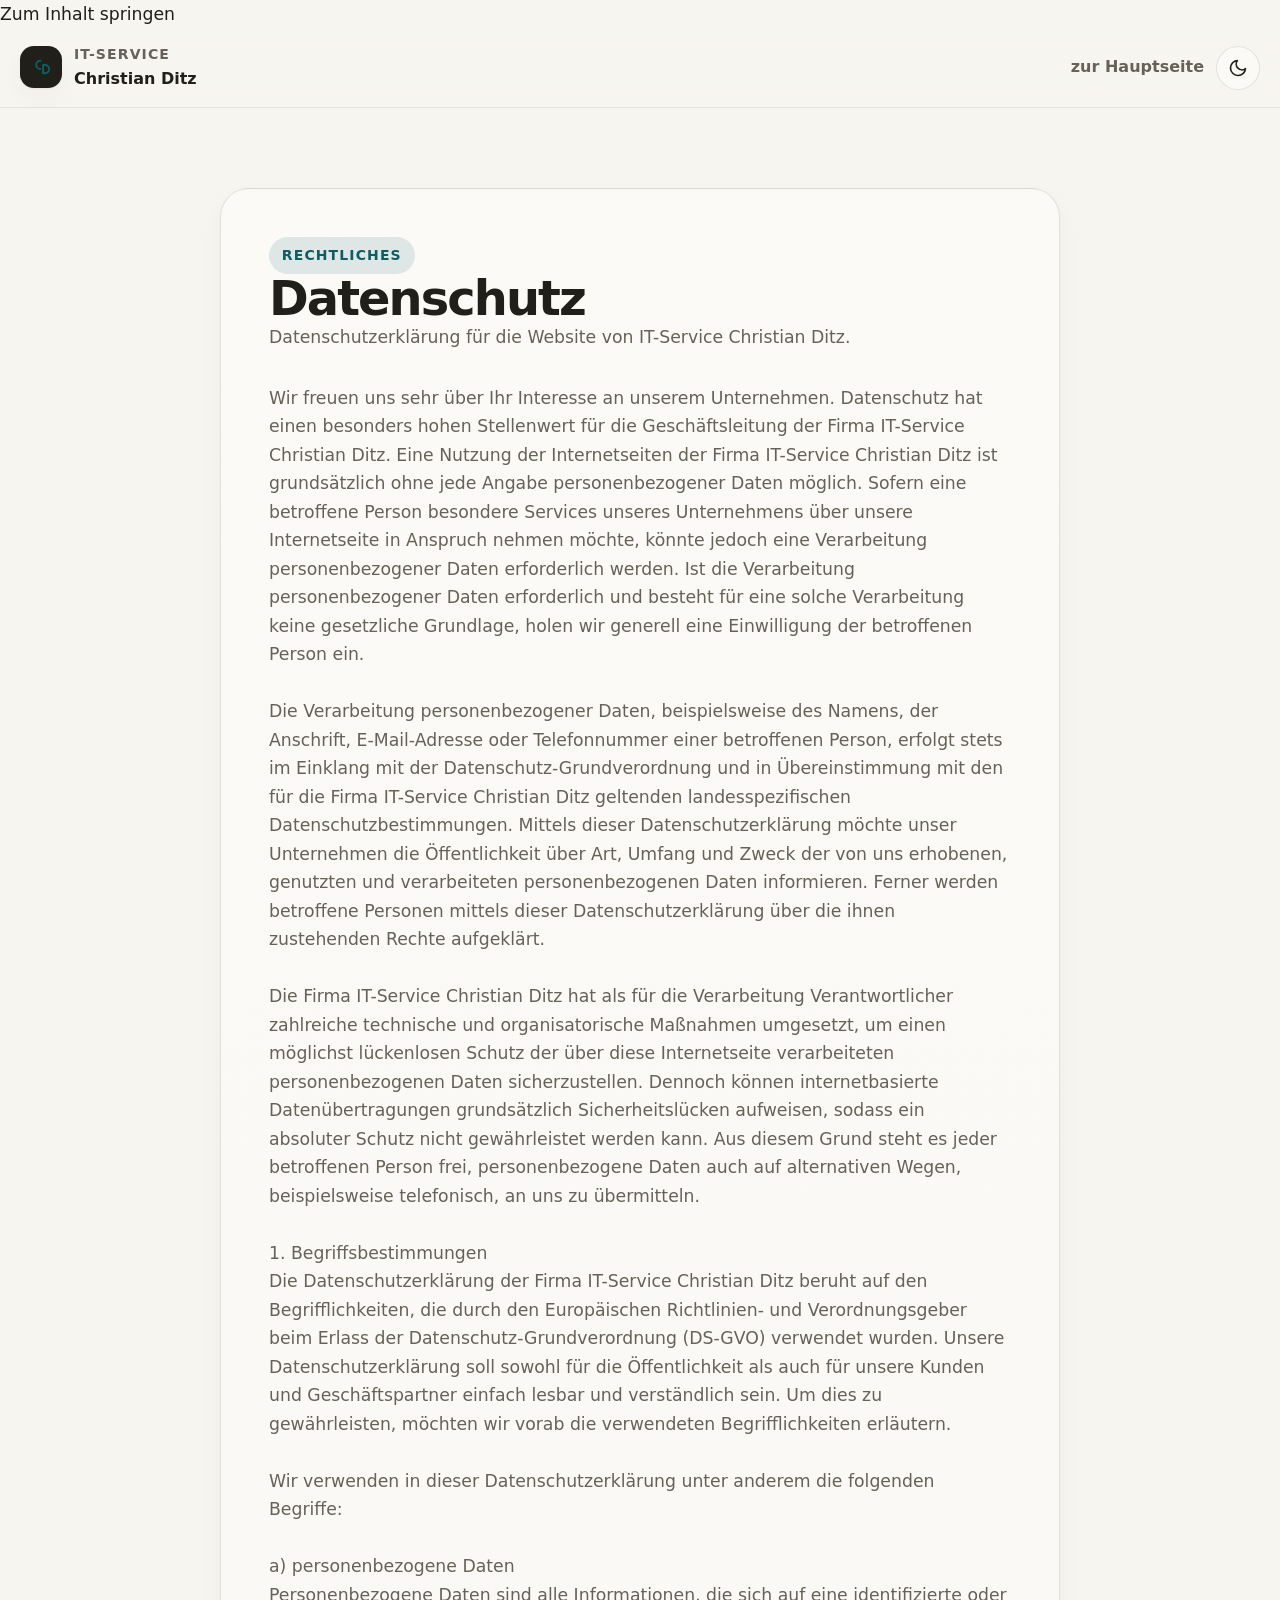
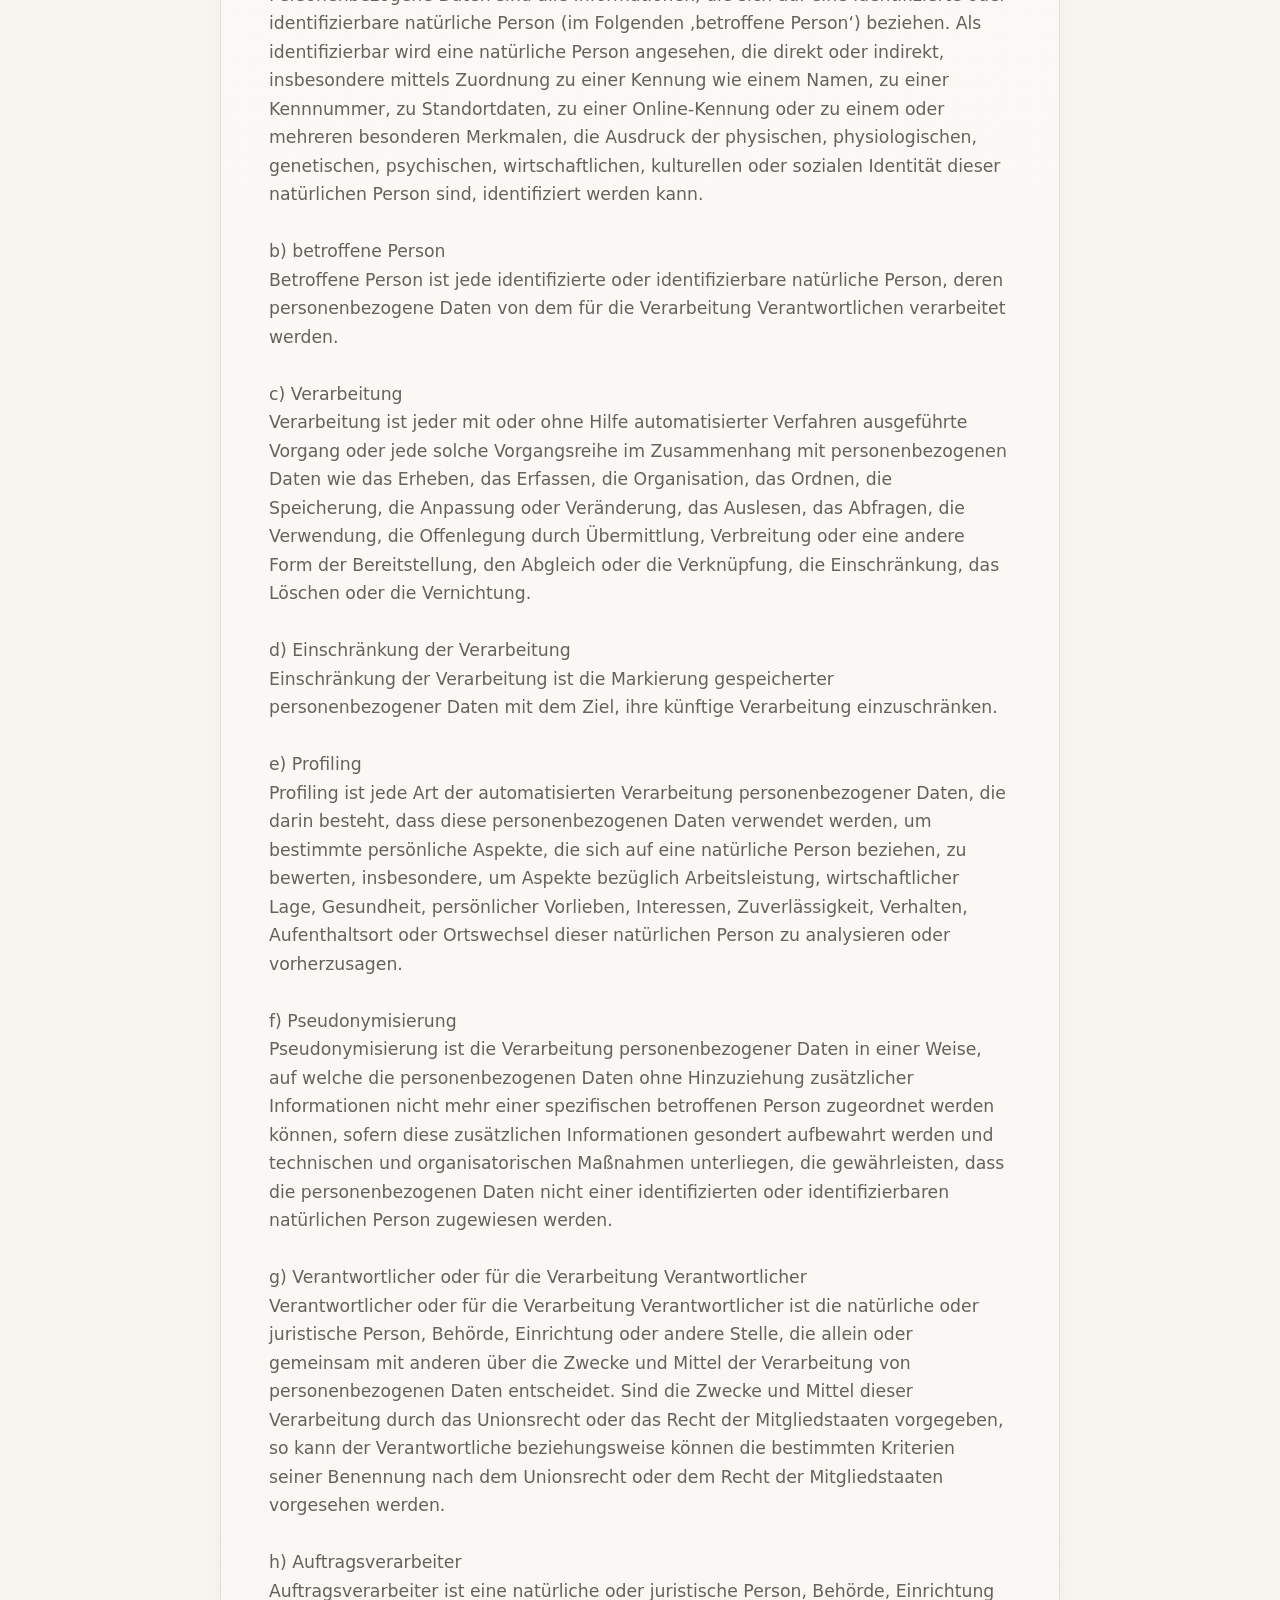
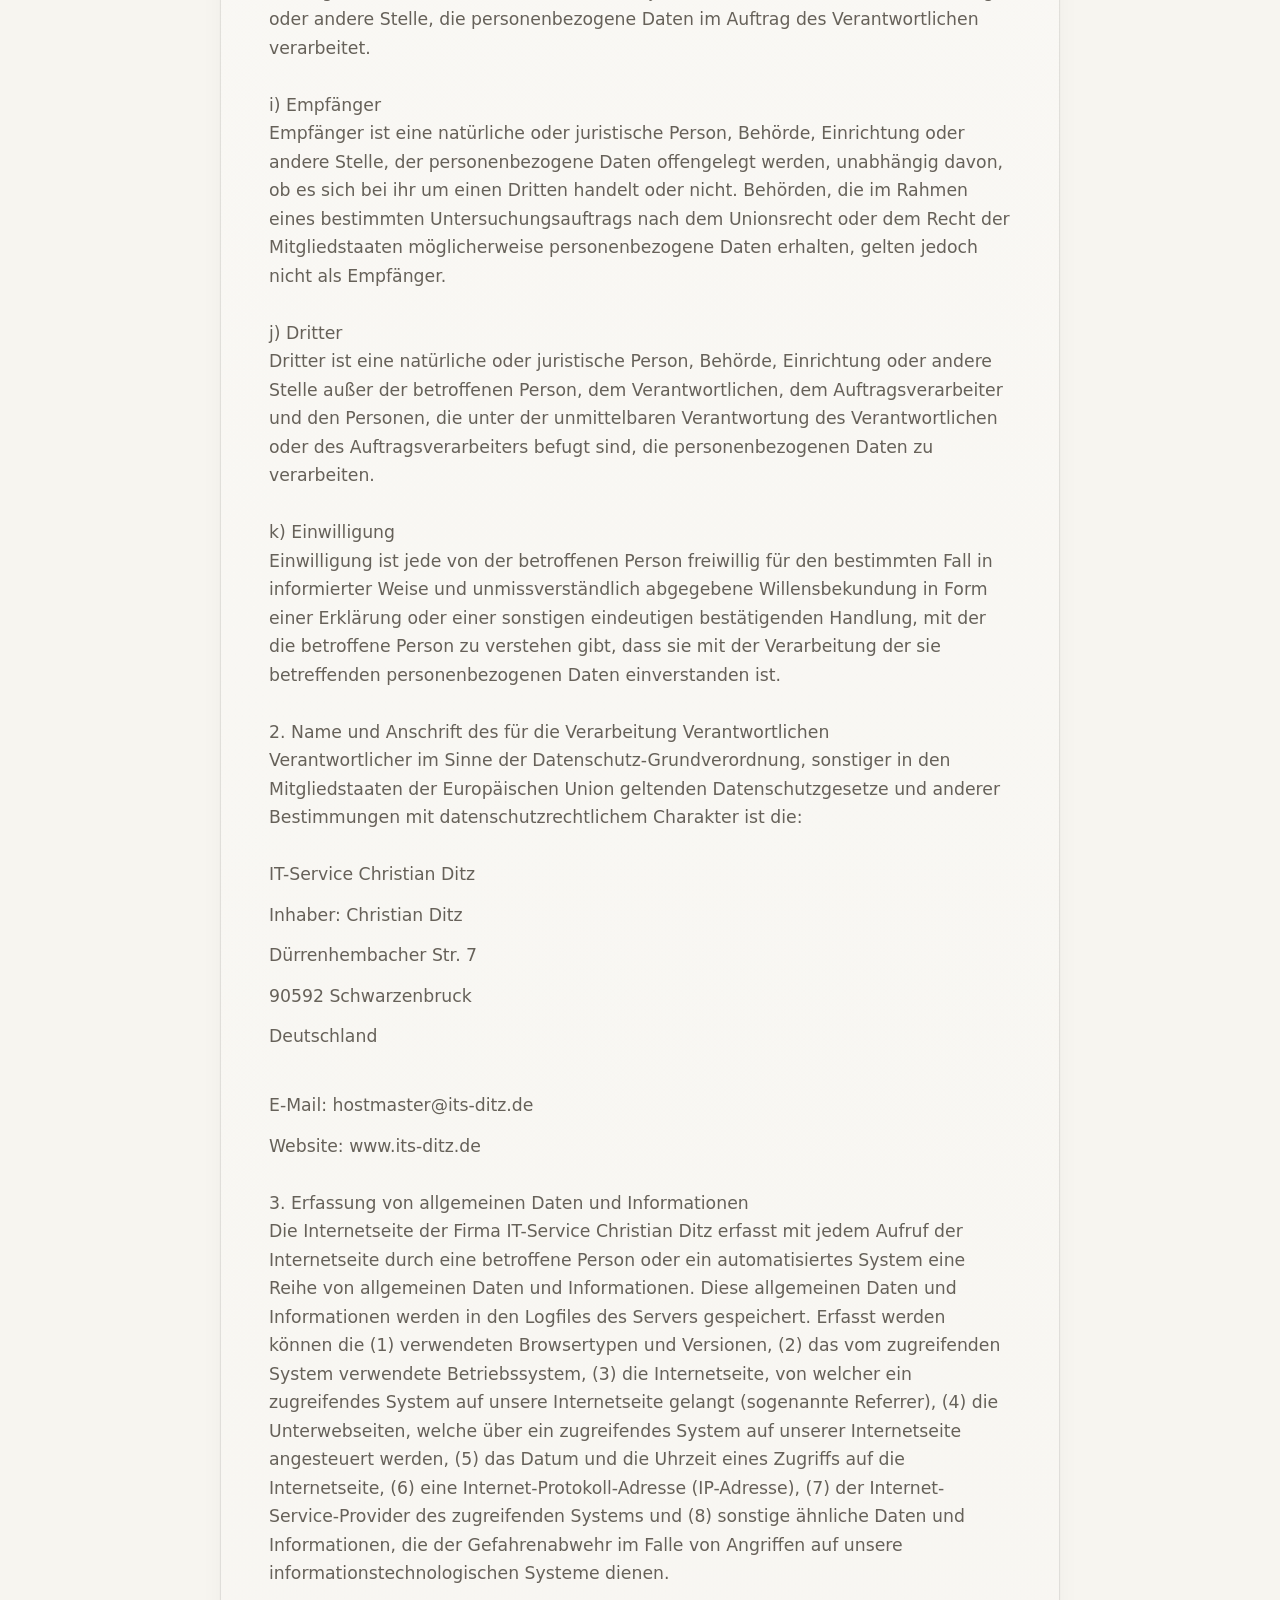
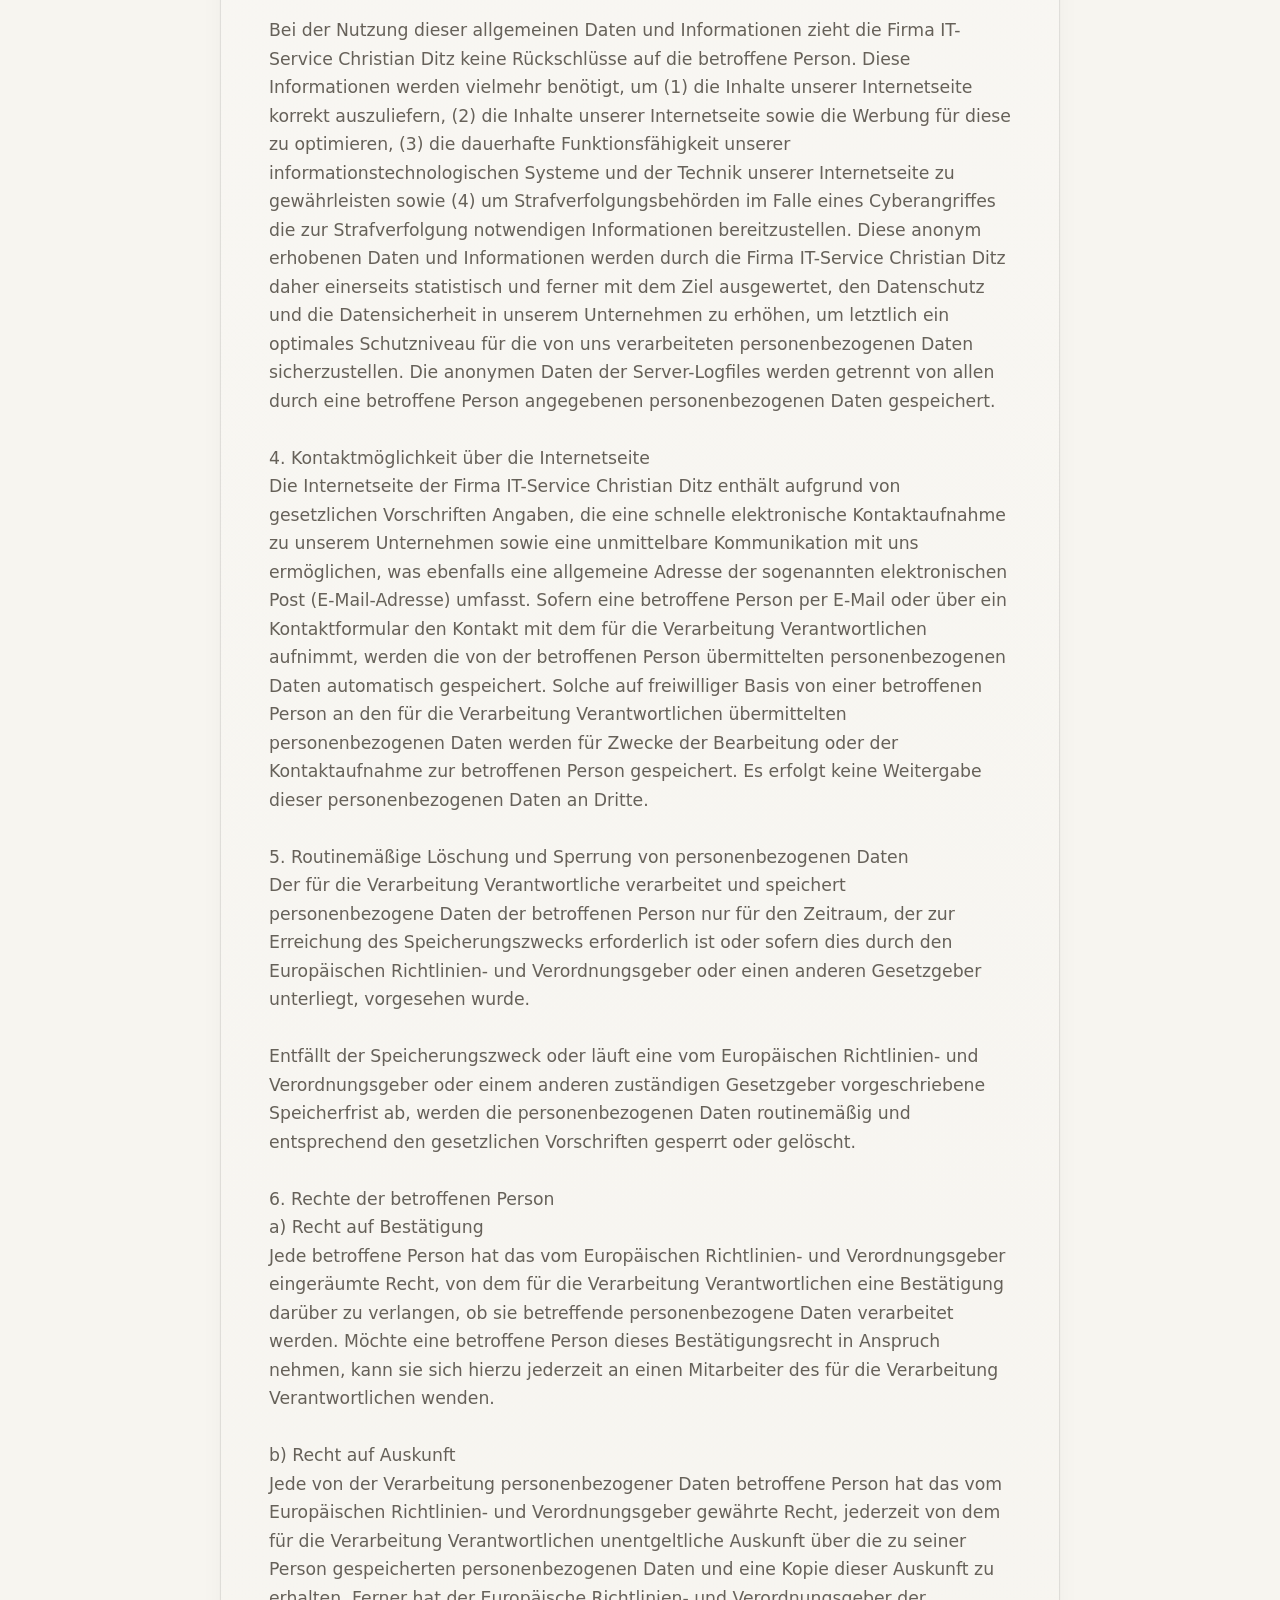
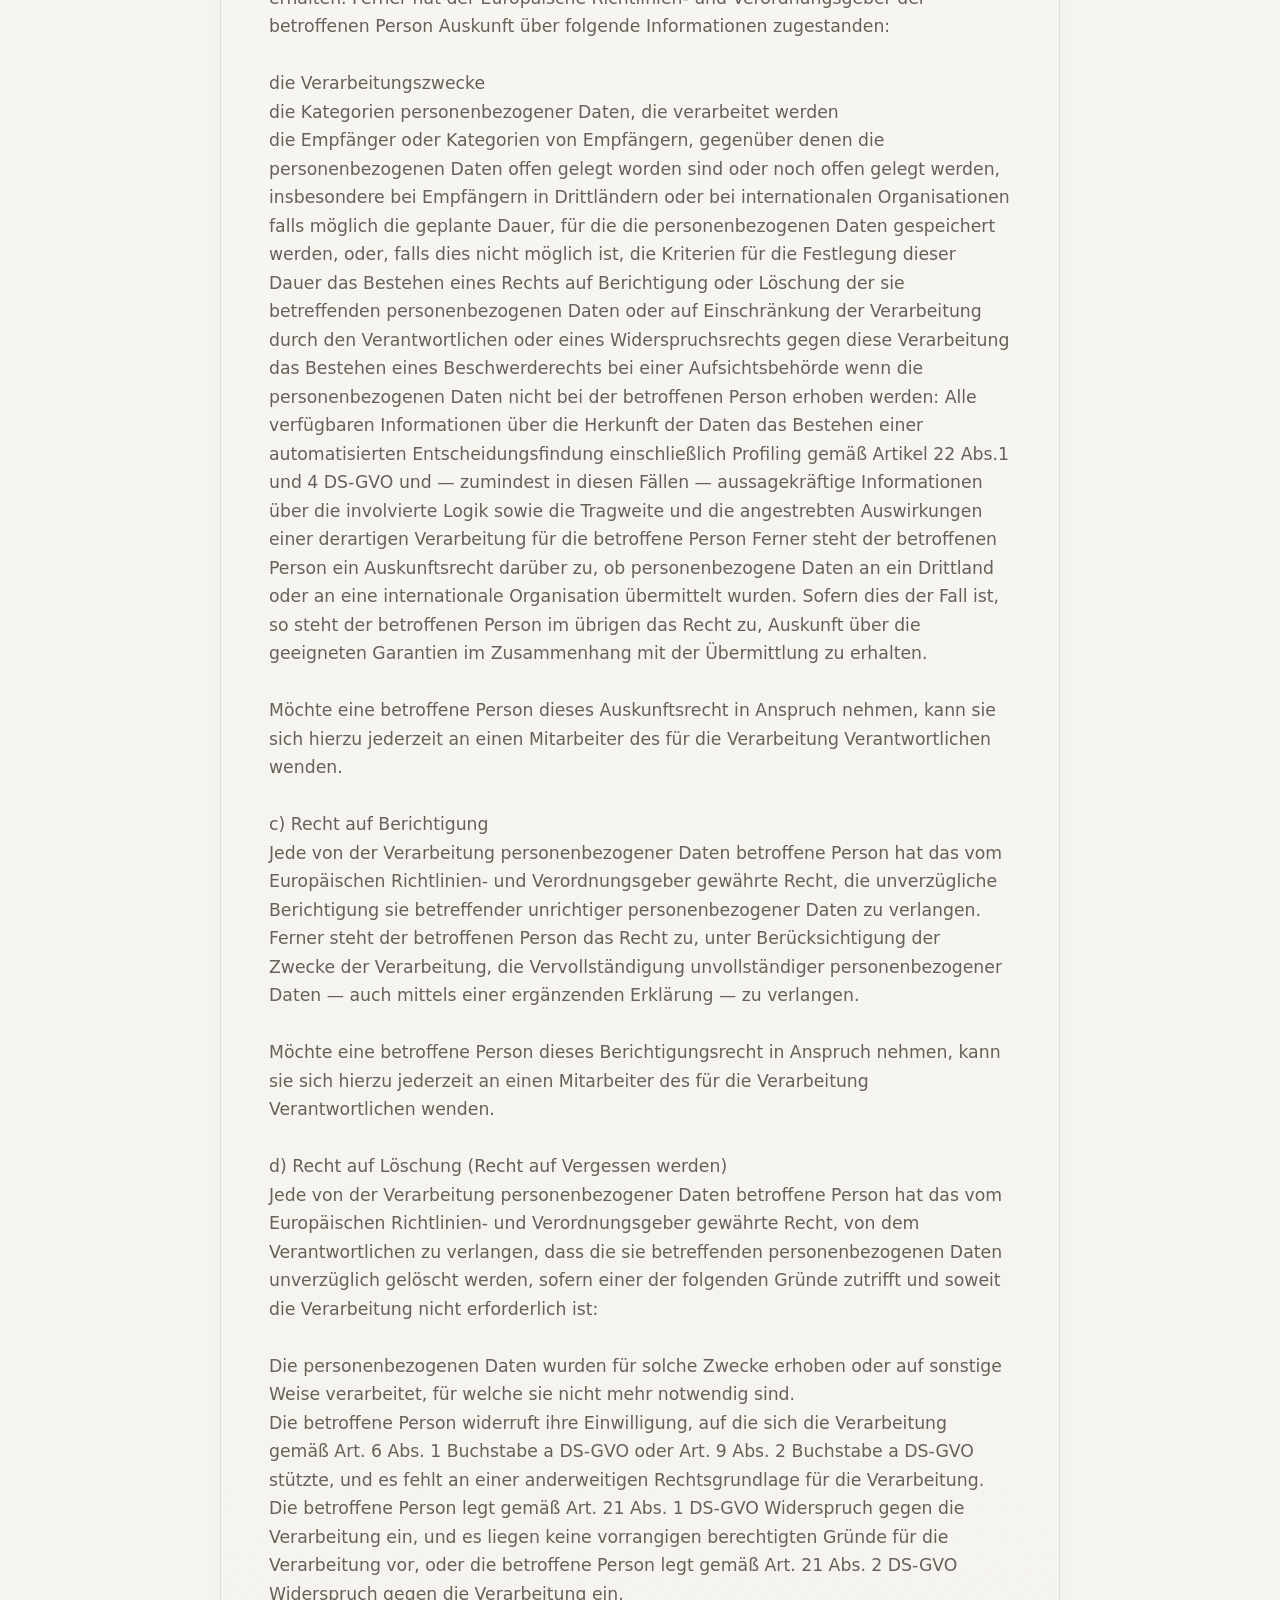
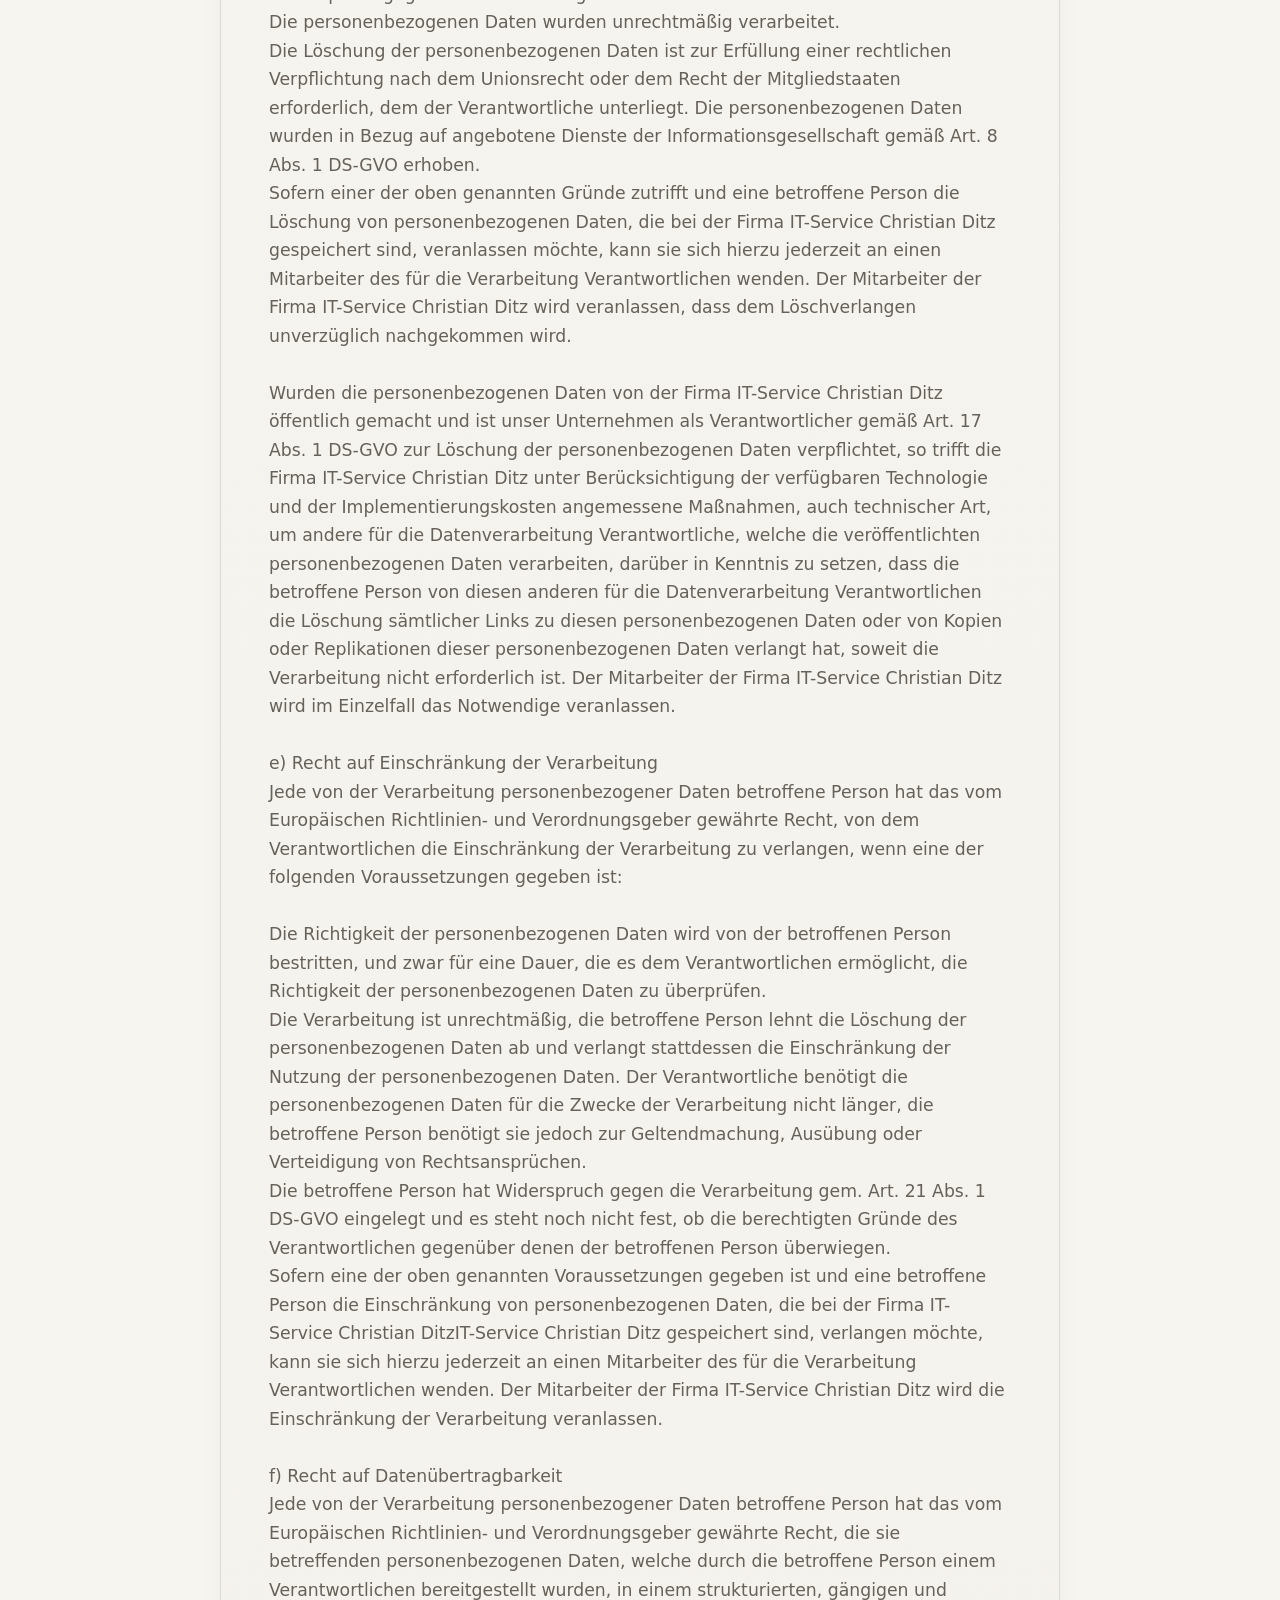
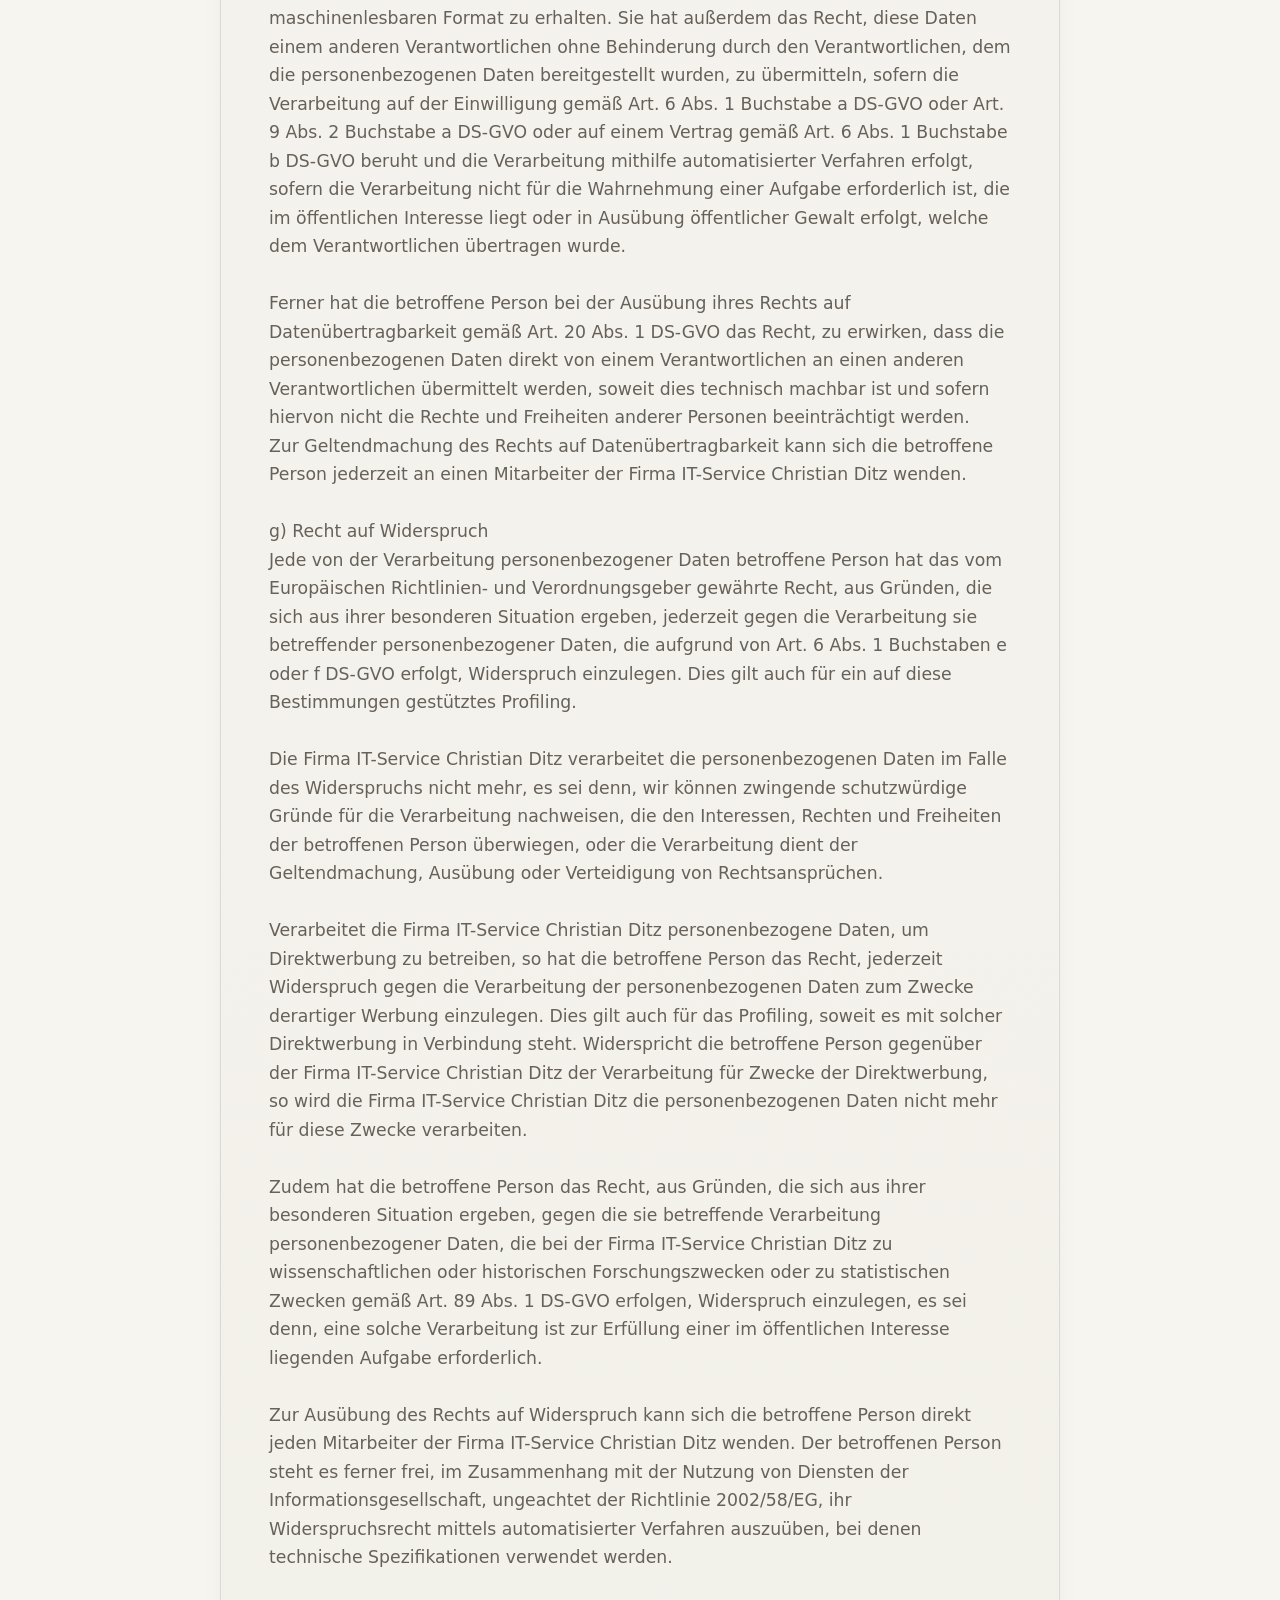
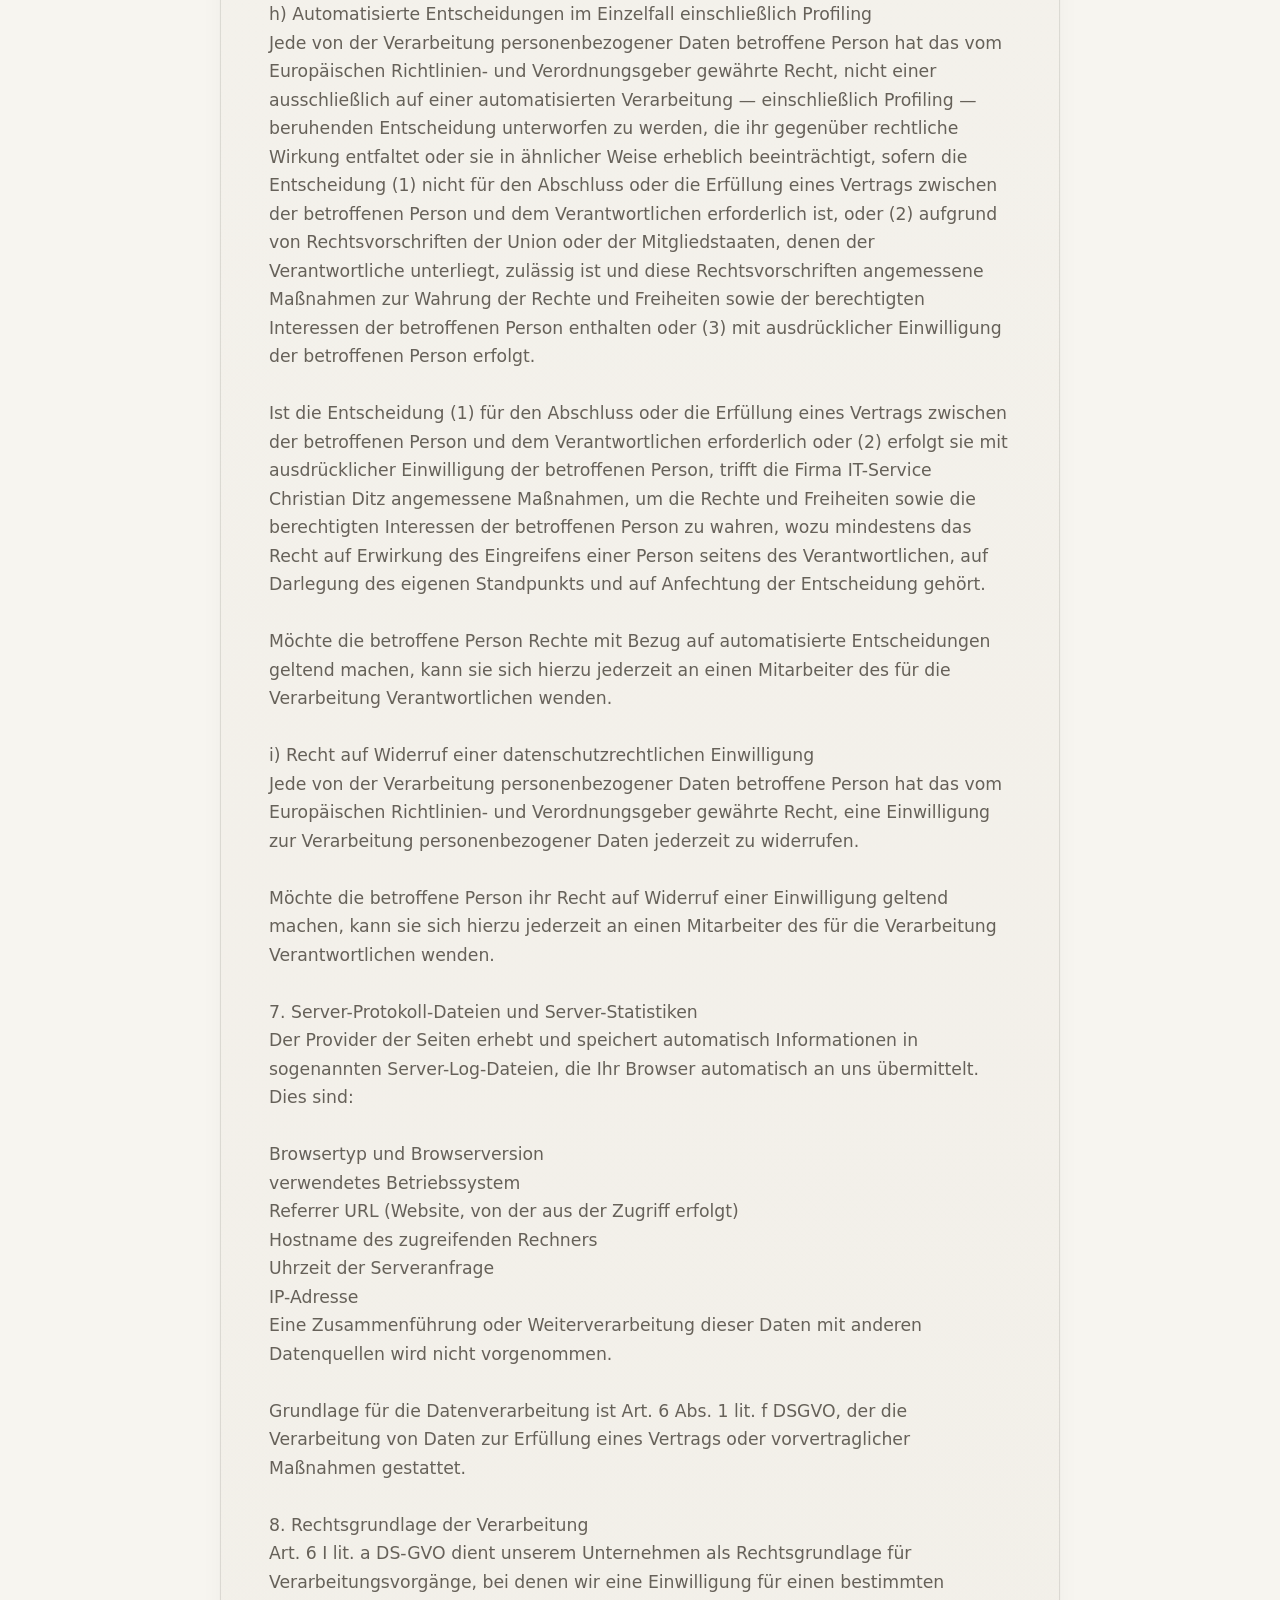
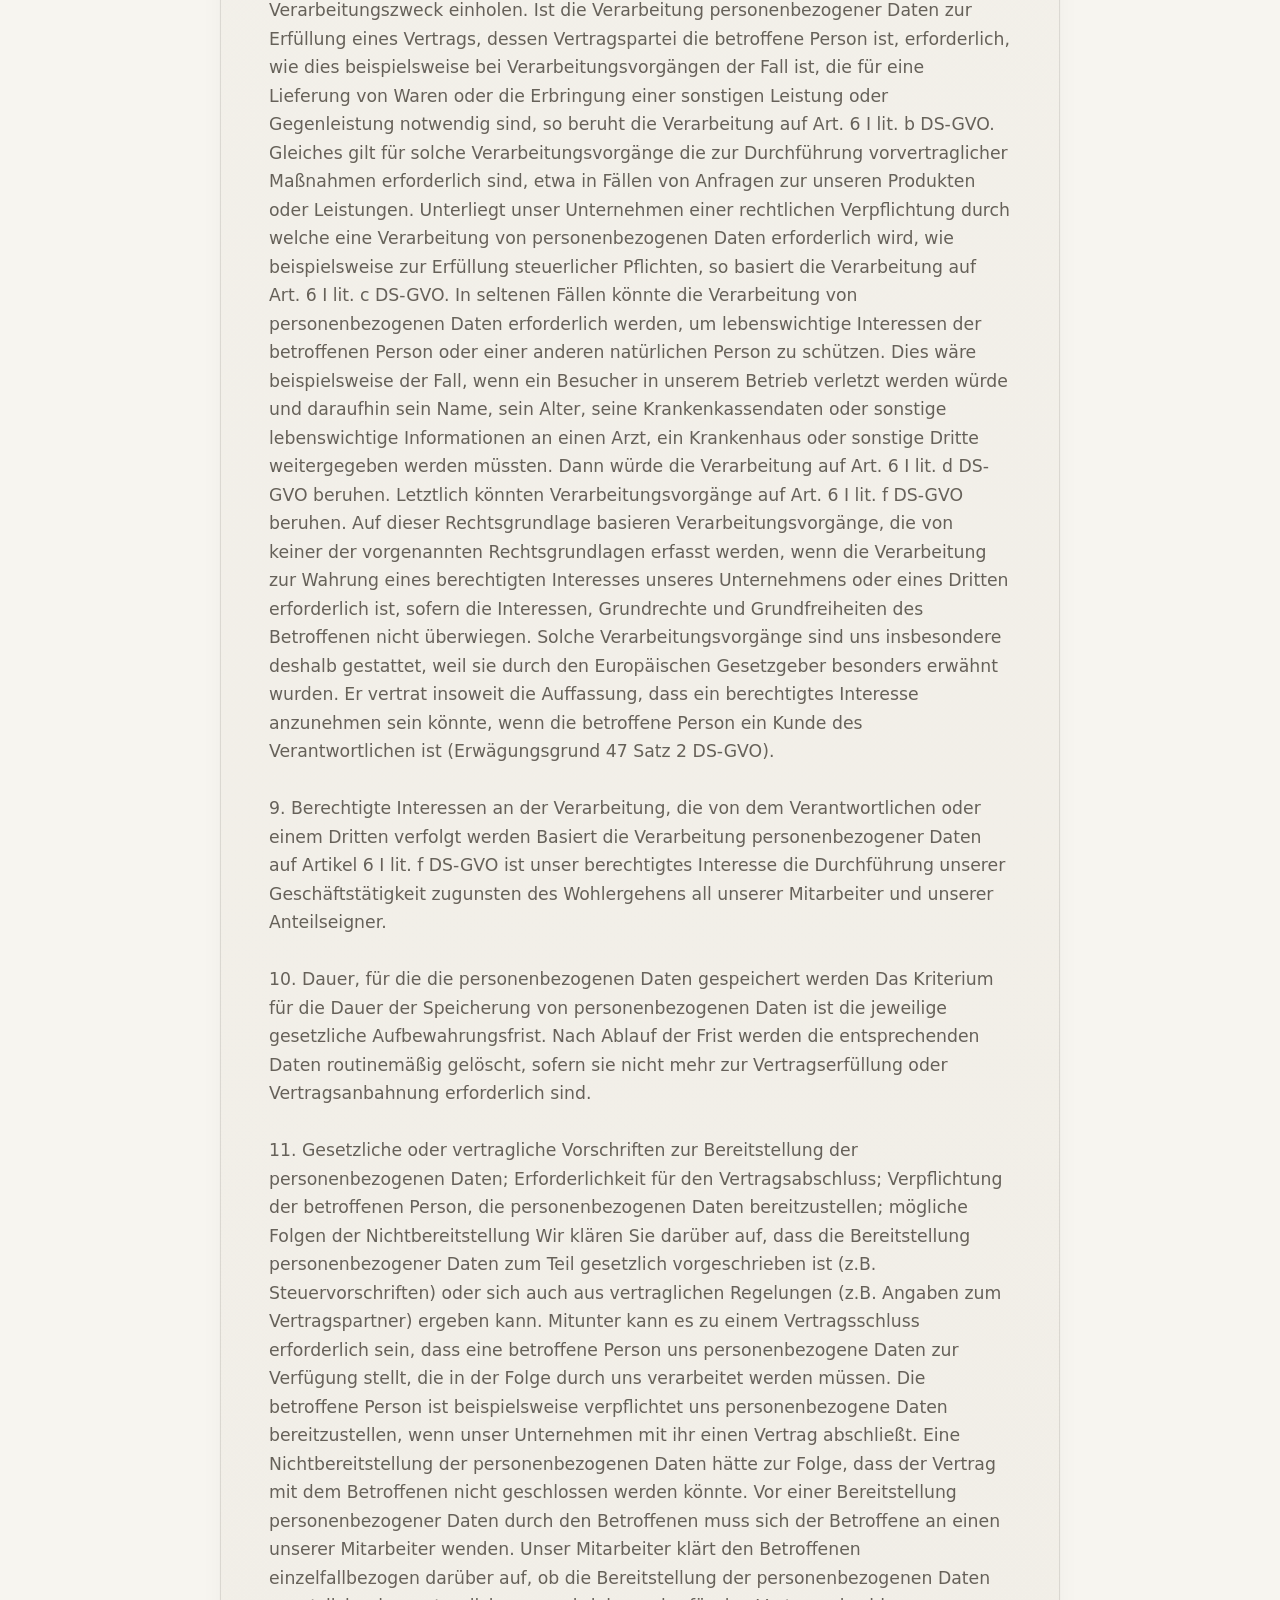
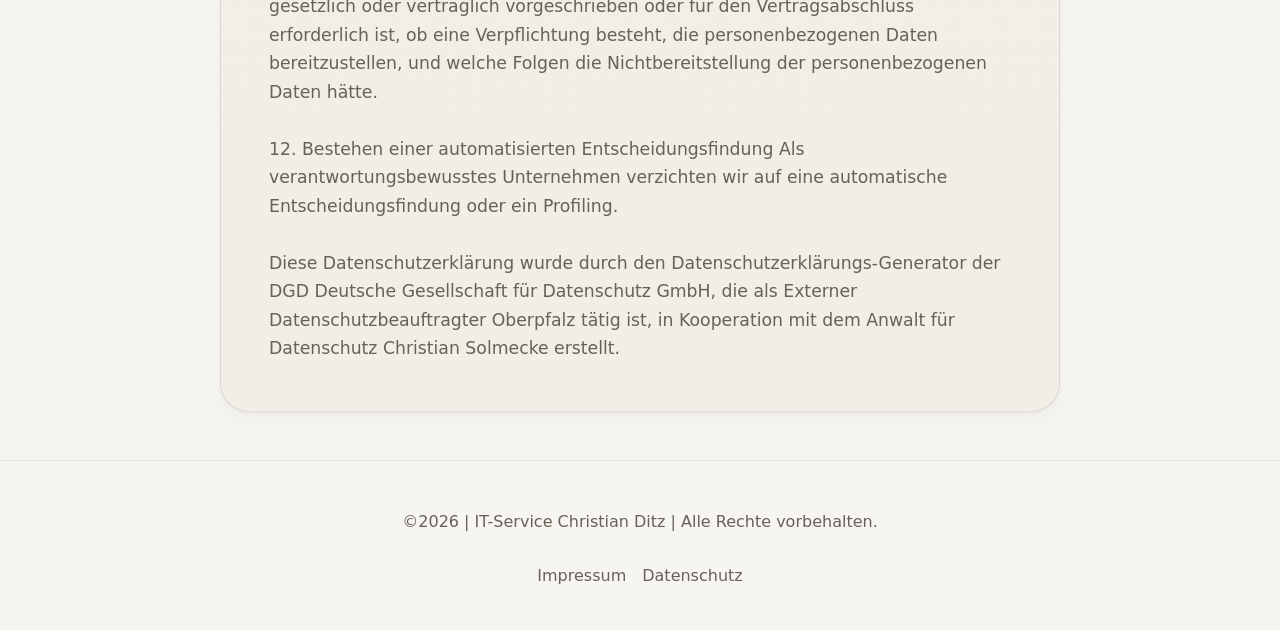
==== commit 0bcb512c: "Add files via upload" ====
--- a/datenschutz.html
+++ b/datenschutz.html
@@ -5,9 +5,11 @@
   <meta name="viewport" content="width=device-width, initial-scale=1.0" />
   <title>Datenschutz | IT-Service Christian Ditz</title>
   <meta name="description" content="Datenschutzerklärung von IT-Service Christian Ditz" />
+  <meta name="robots" content="noindex, follow" />
   <link rel="stylesheet" href="styles.css" />
 </head>
 <body>
+  <a class="skip-link" href="#content">Zum Inhalt springen</a>
   <header class="site-header">
     <div class="container header-inner">
       <a class="brand" href="index.html#top" aria-label="IT-Service Christian Ditz Startseite">
@@ -27,7 +29,7 @@
     </div>
   </header>
 
-  <main class="container legal-shell">
+  <main id="content" class="container legal-shell">
     <article class="legal-card">
       <span class="eyebrow">Rechtliches</span>
       <h1>Datenschutz</h1>
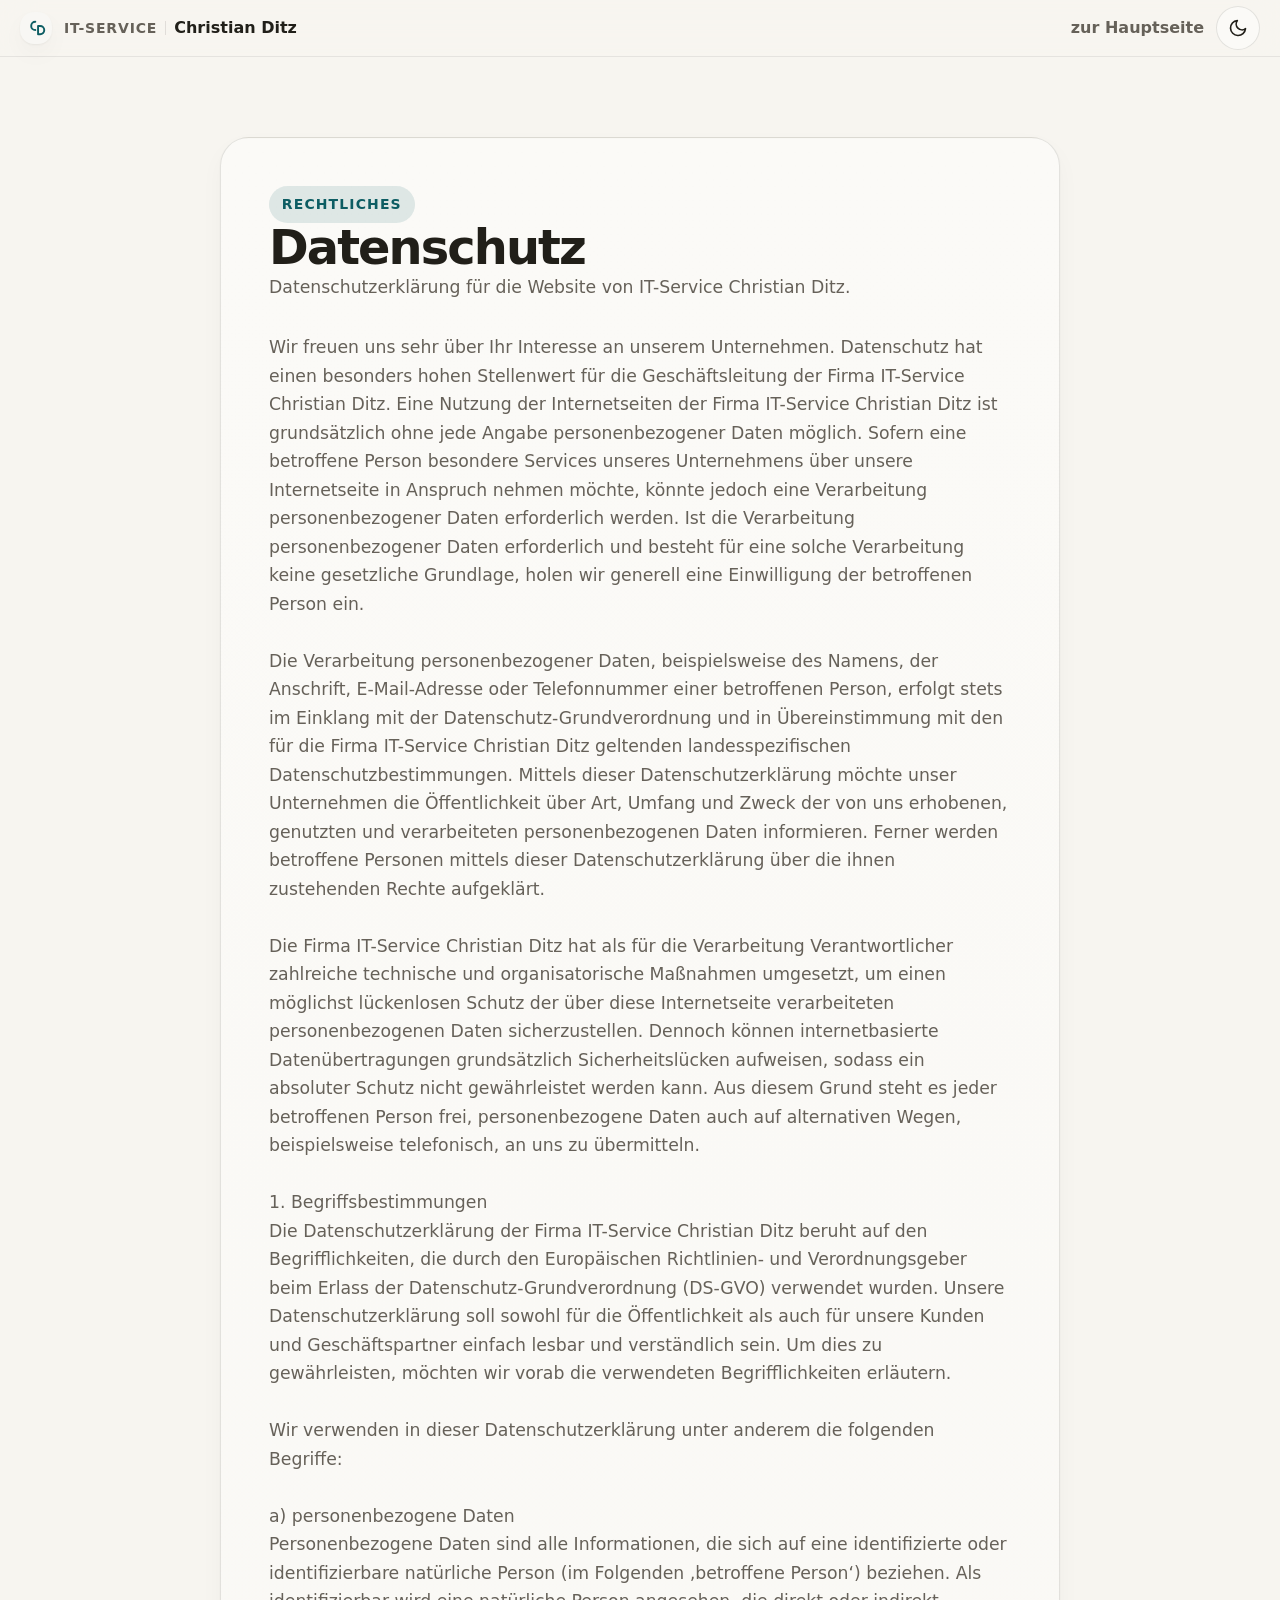
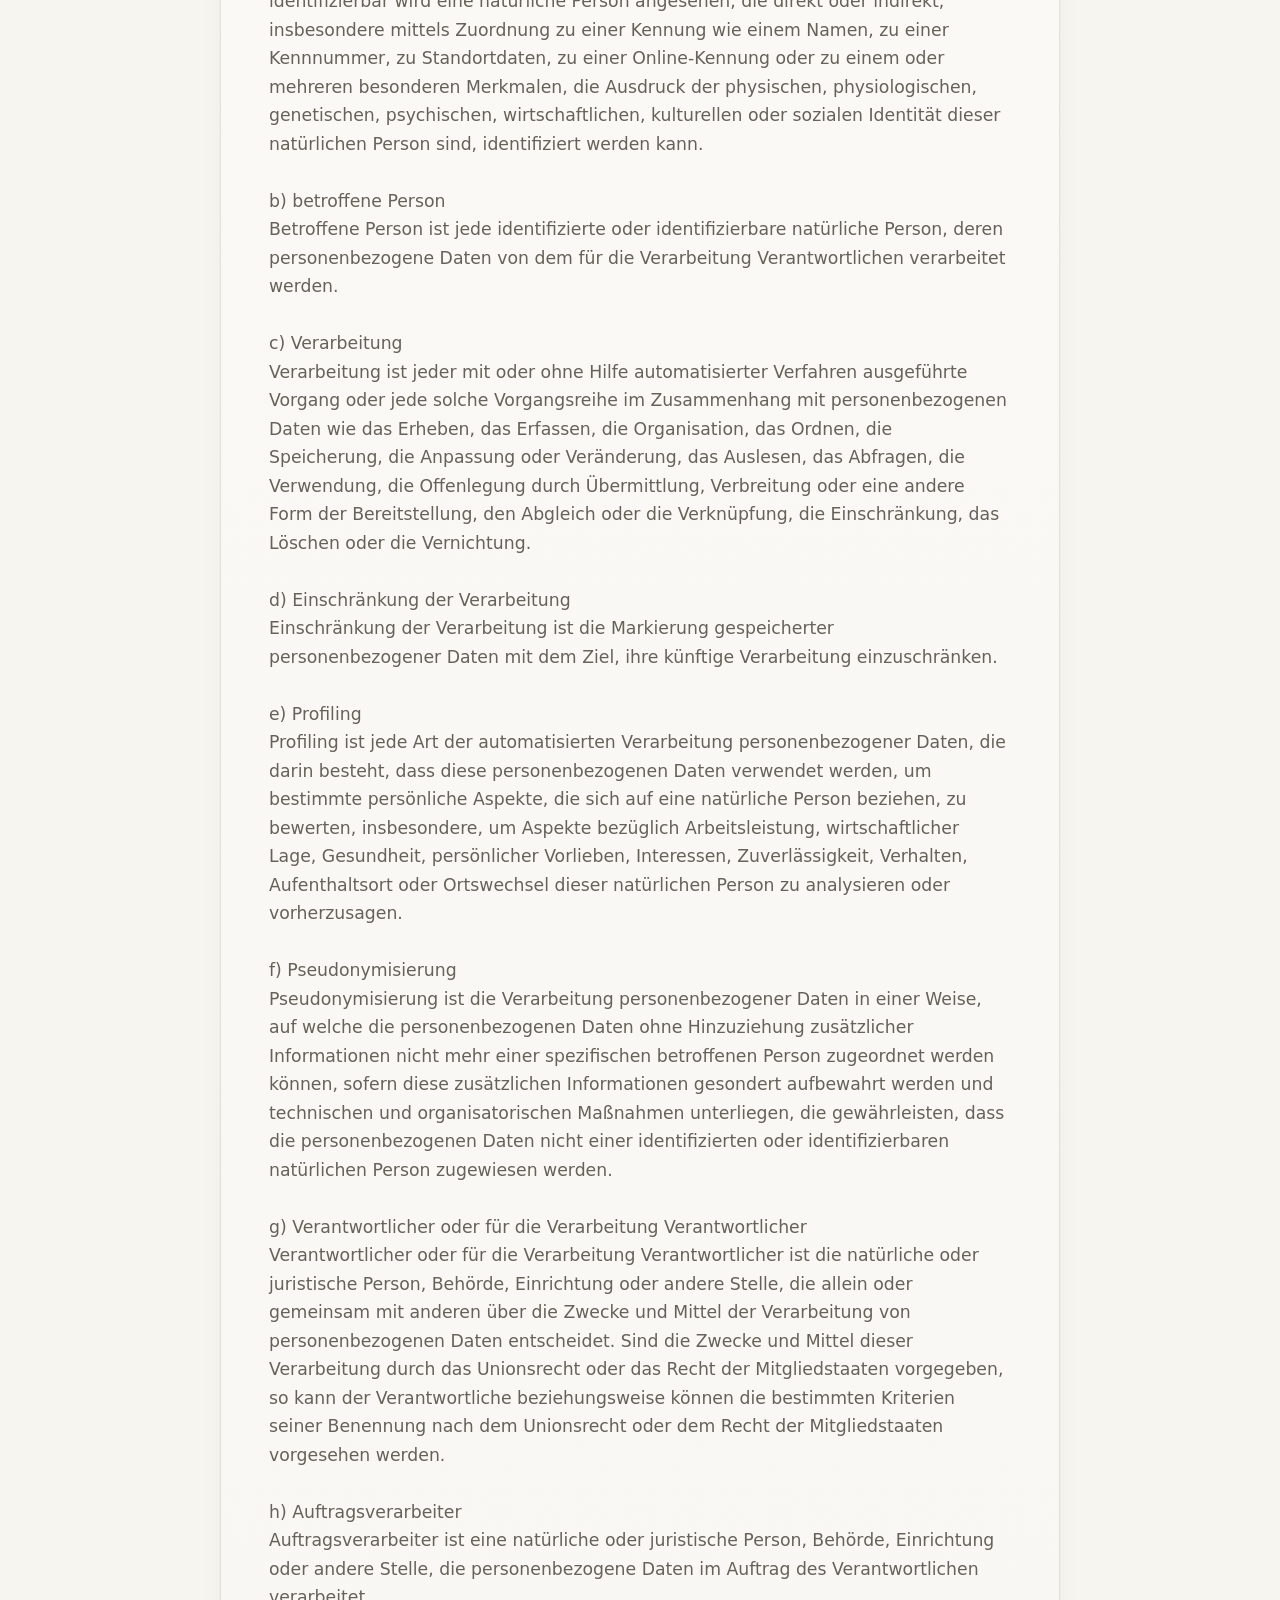
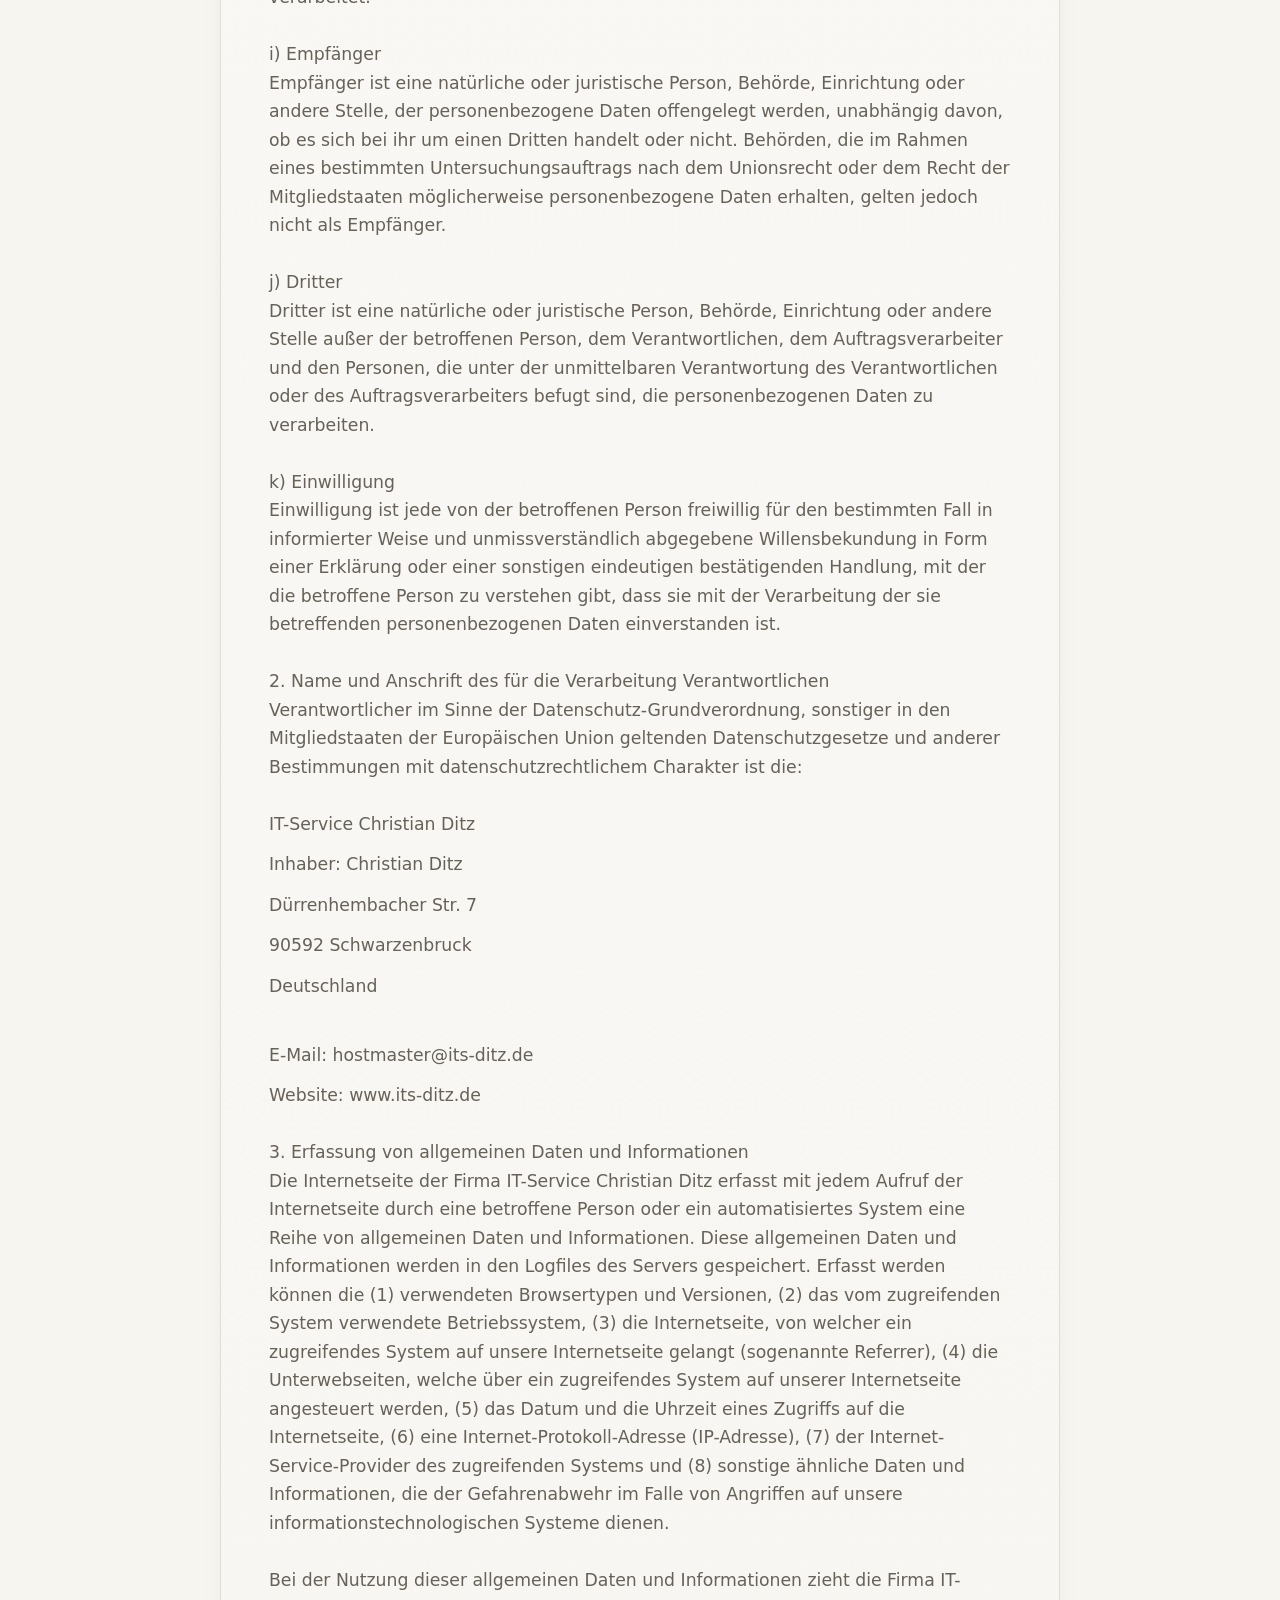
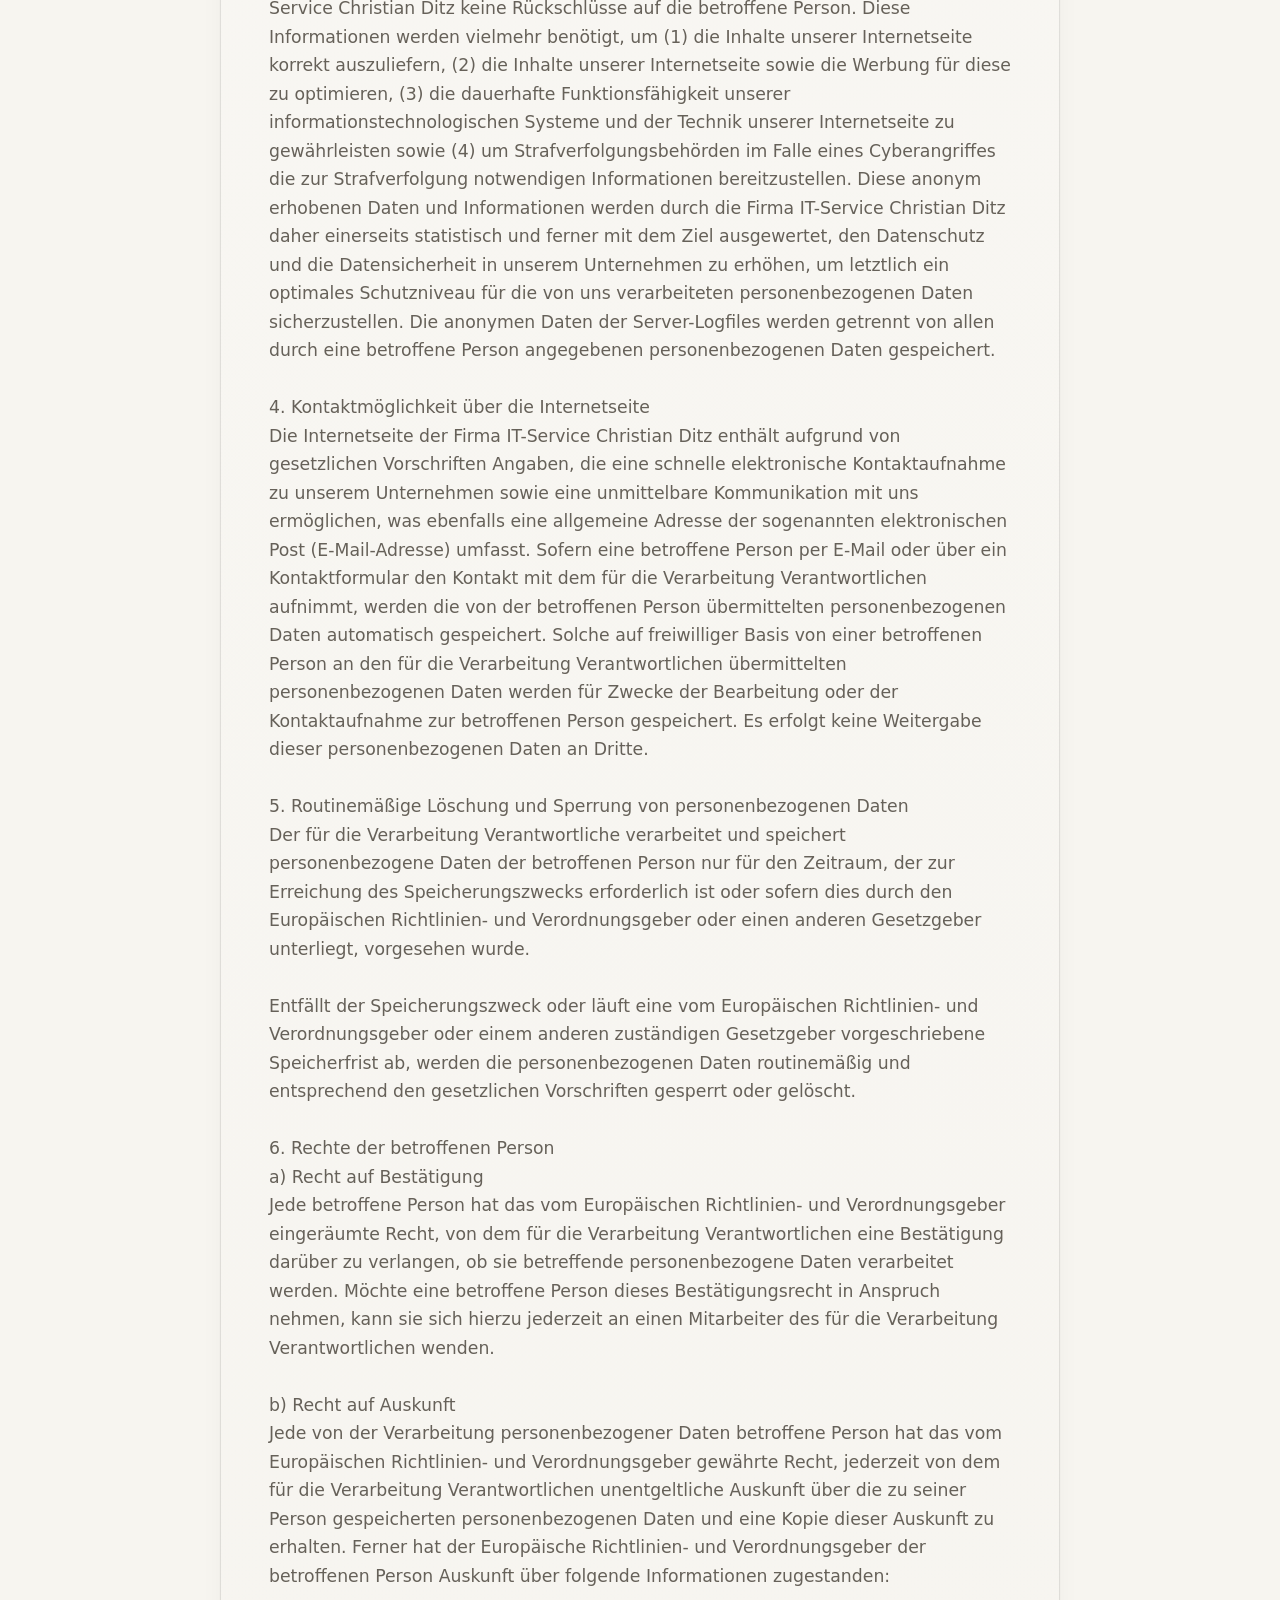
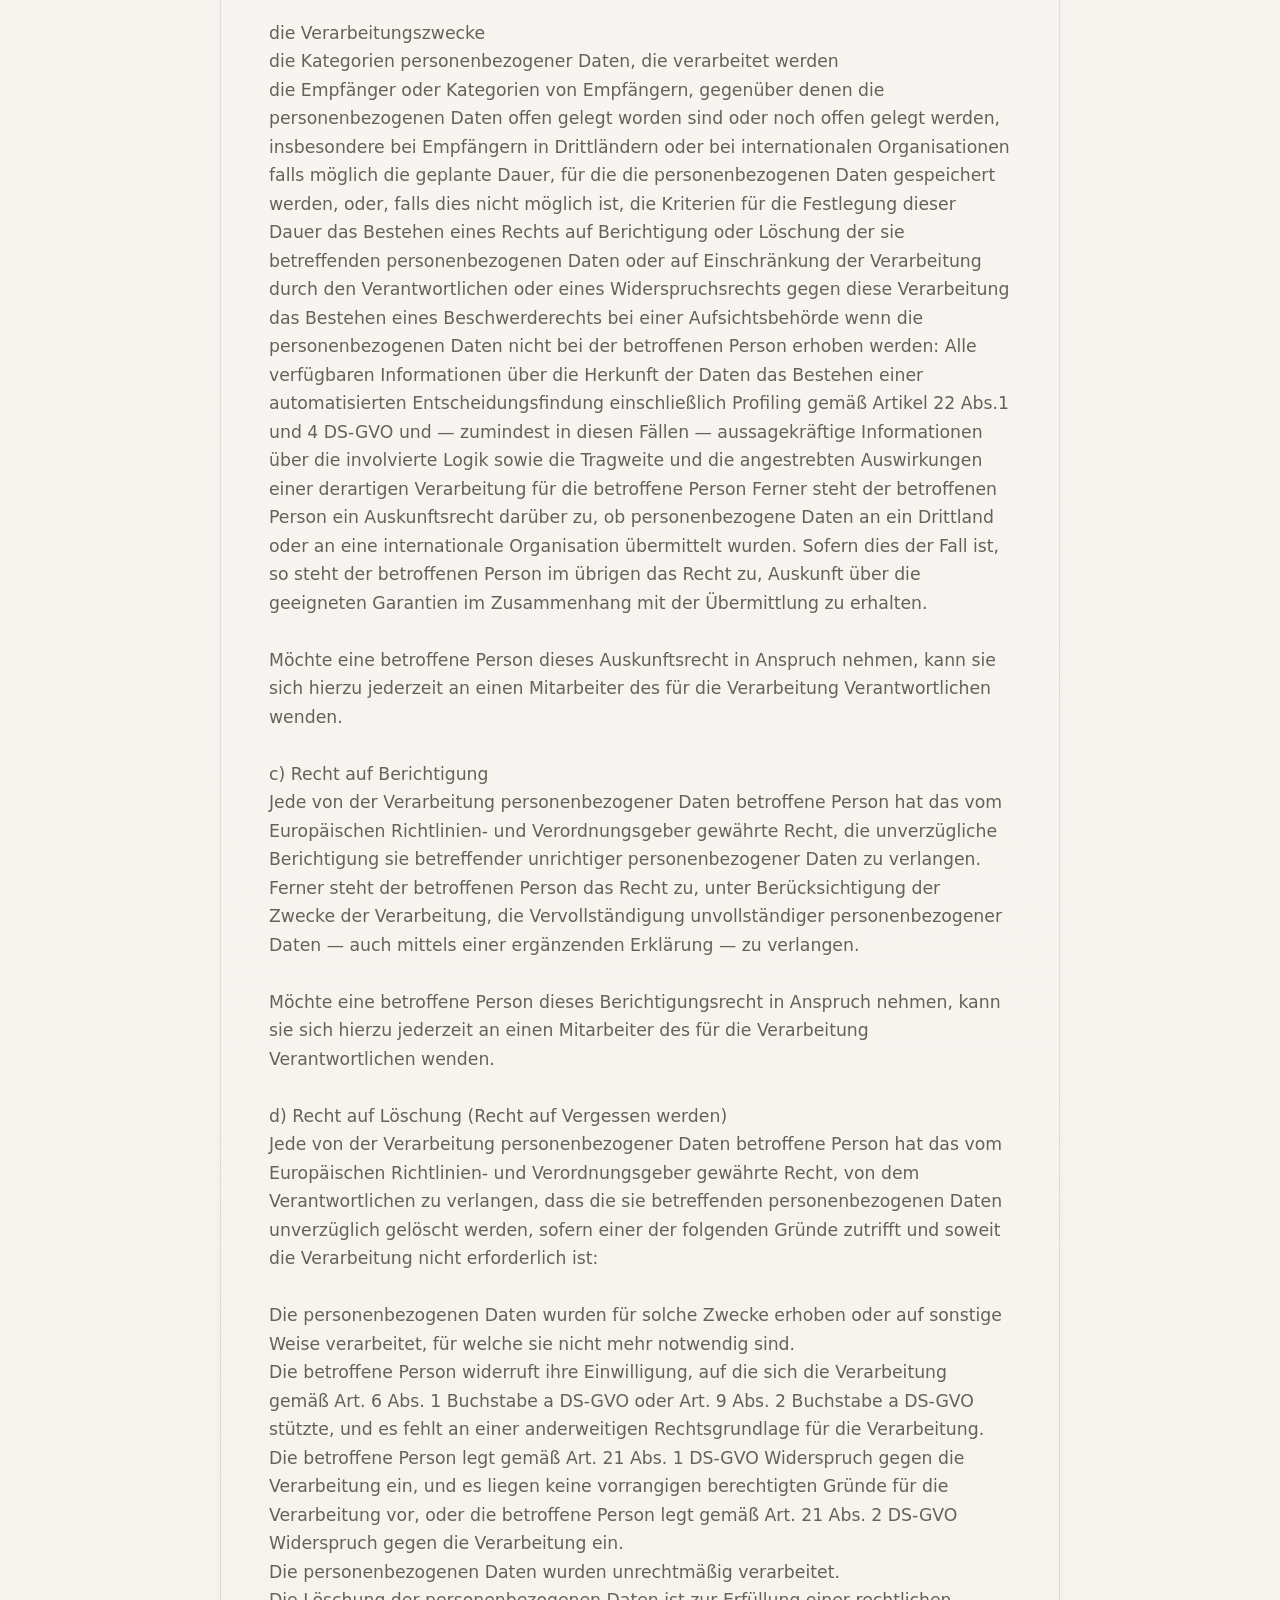
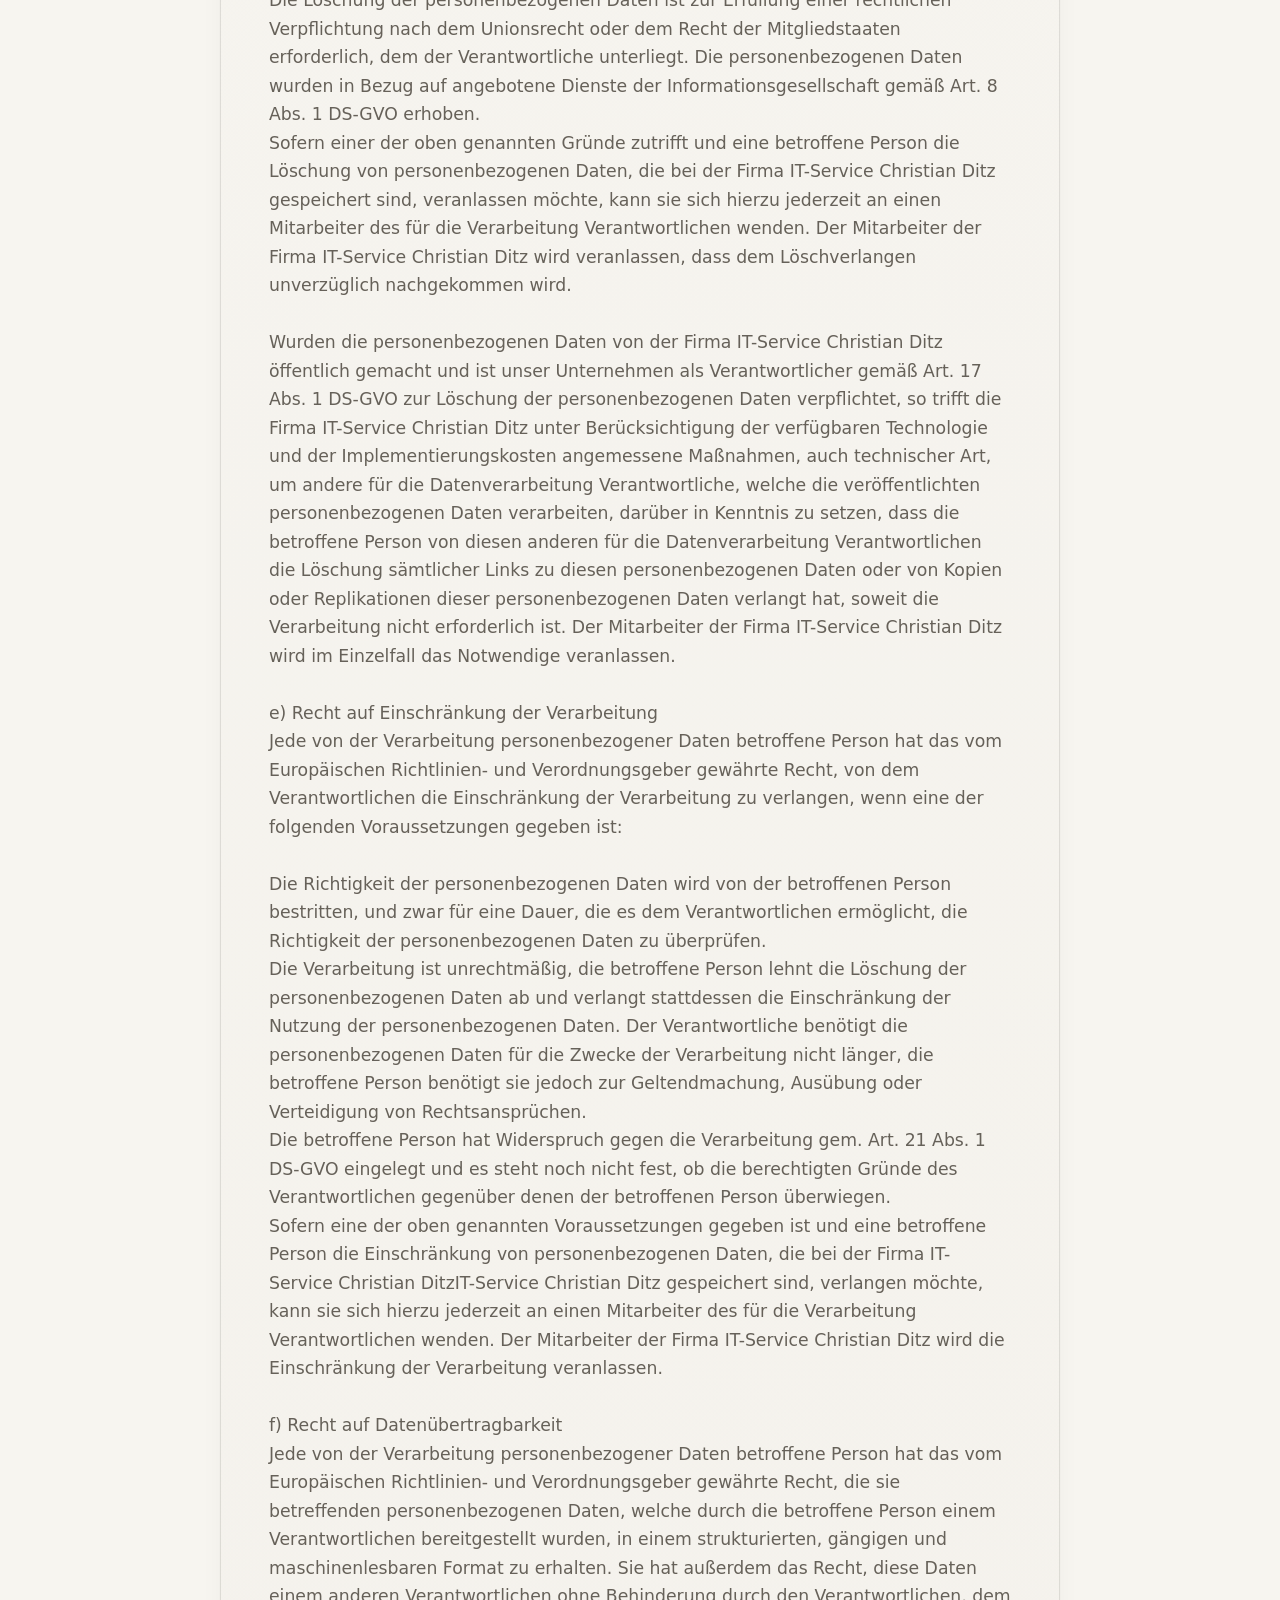
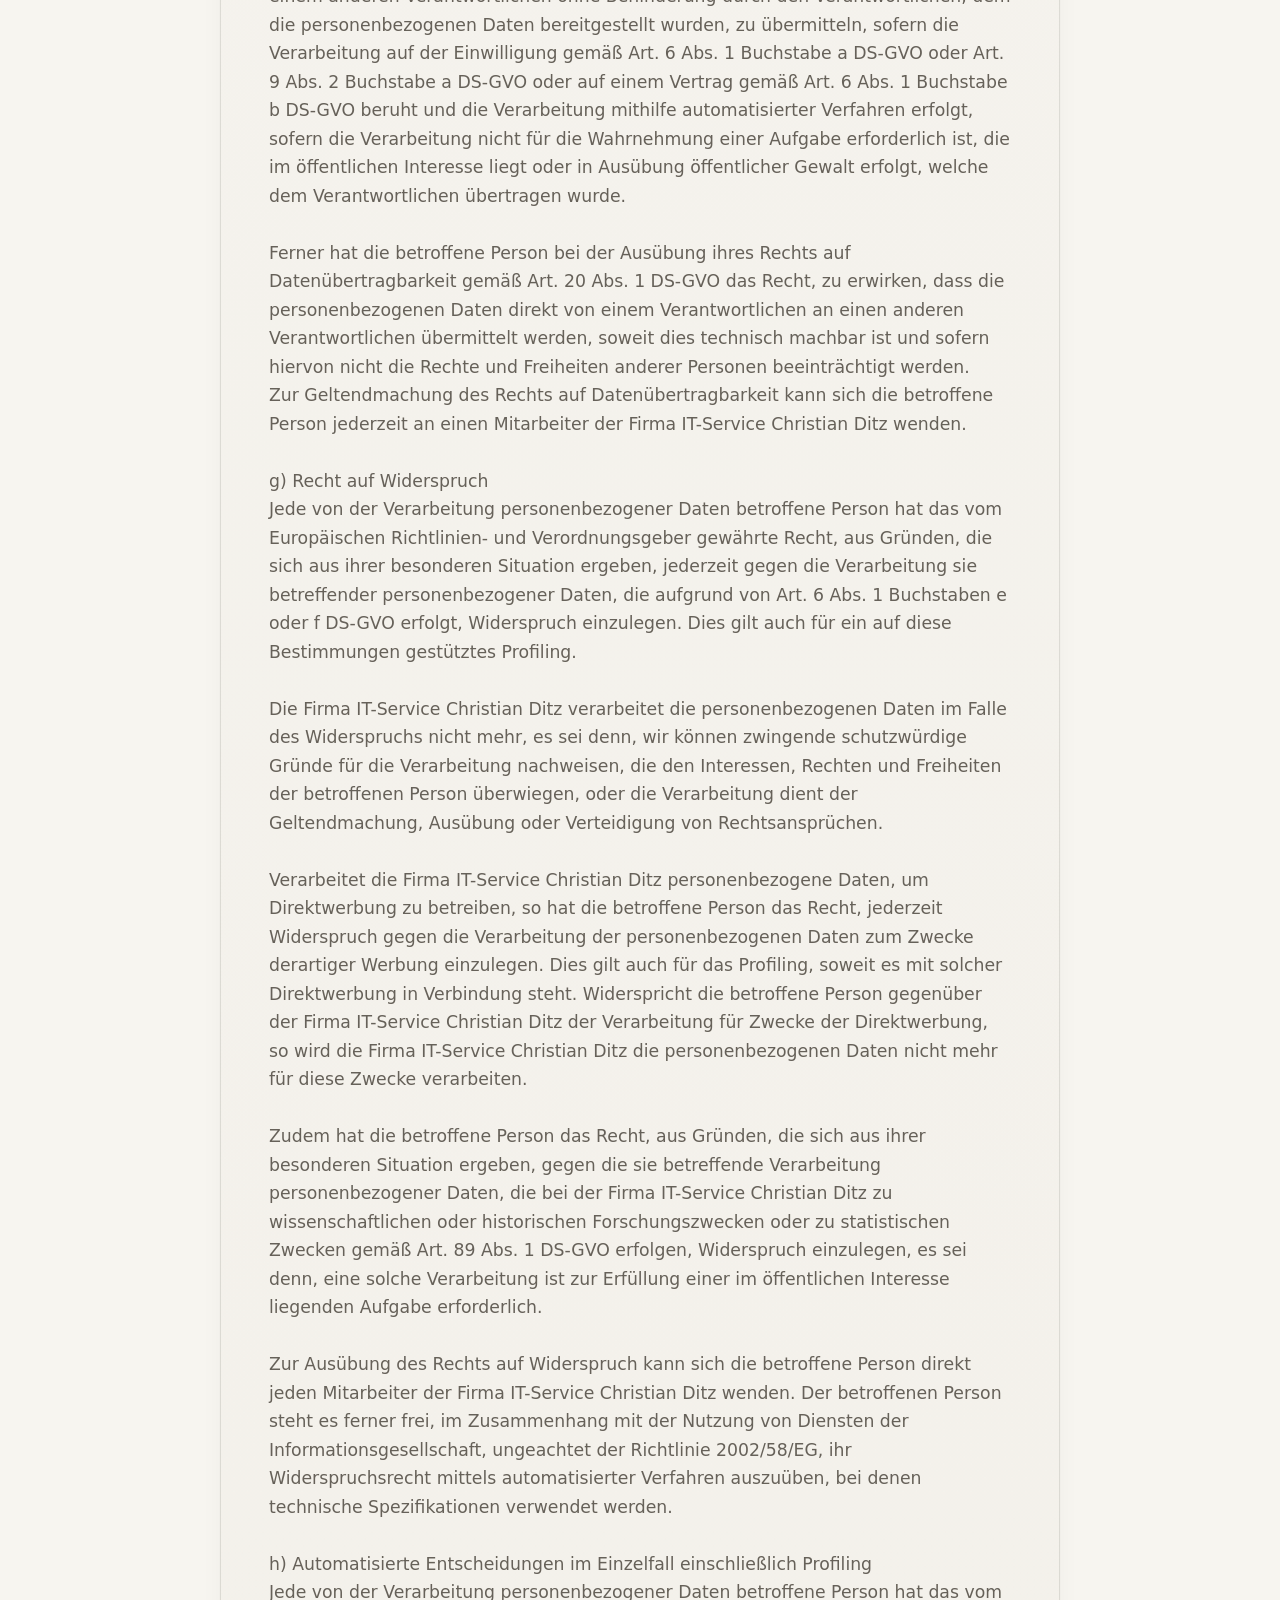
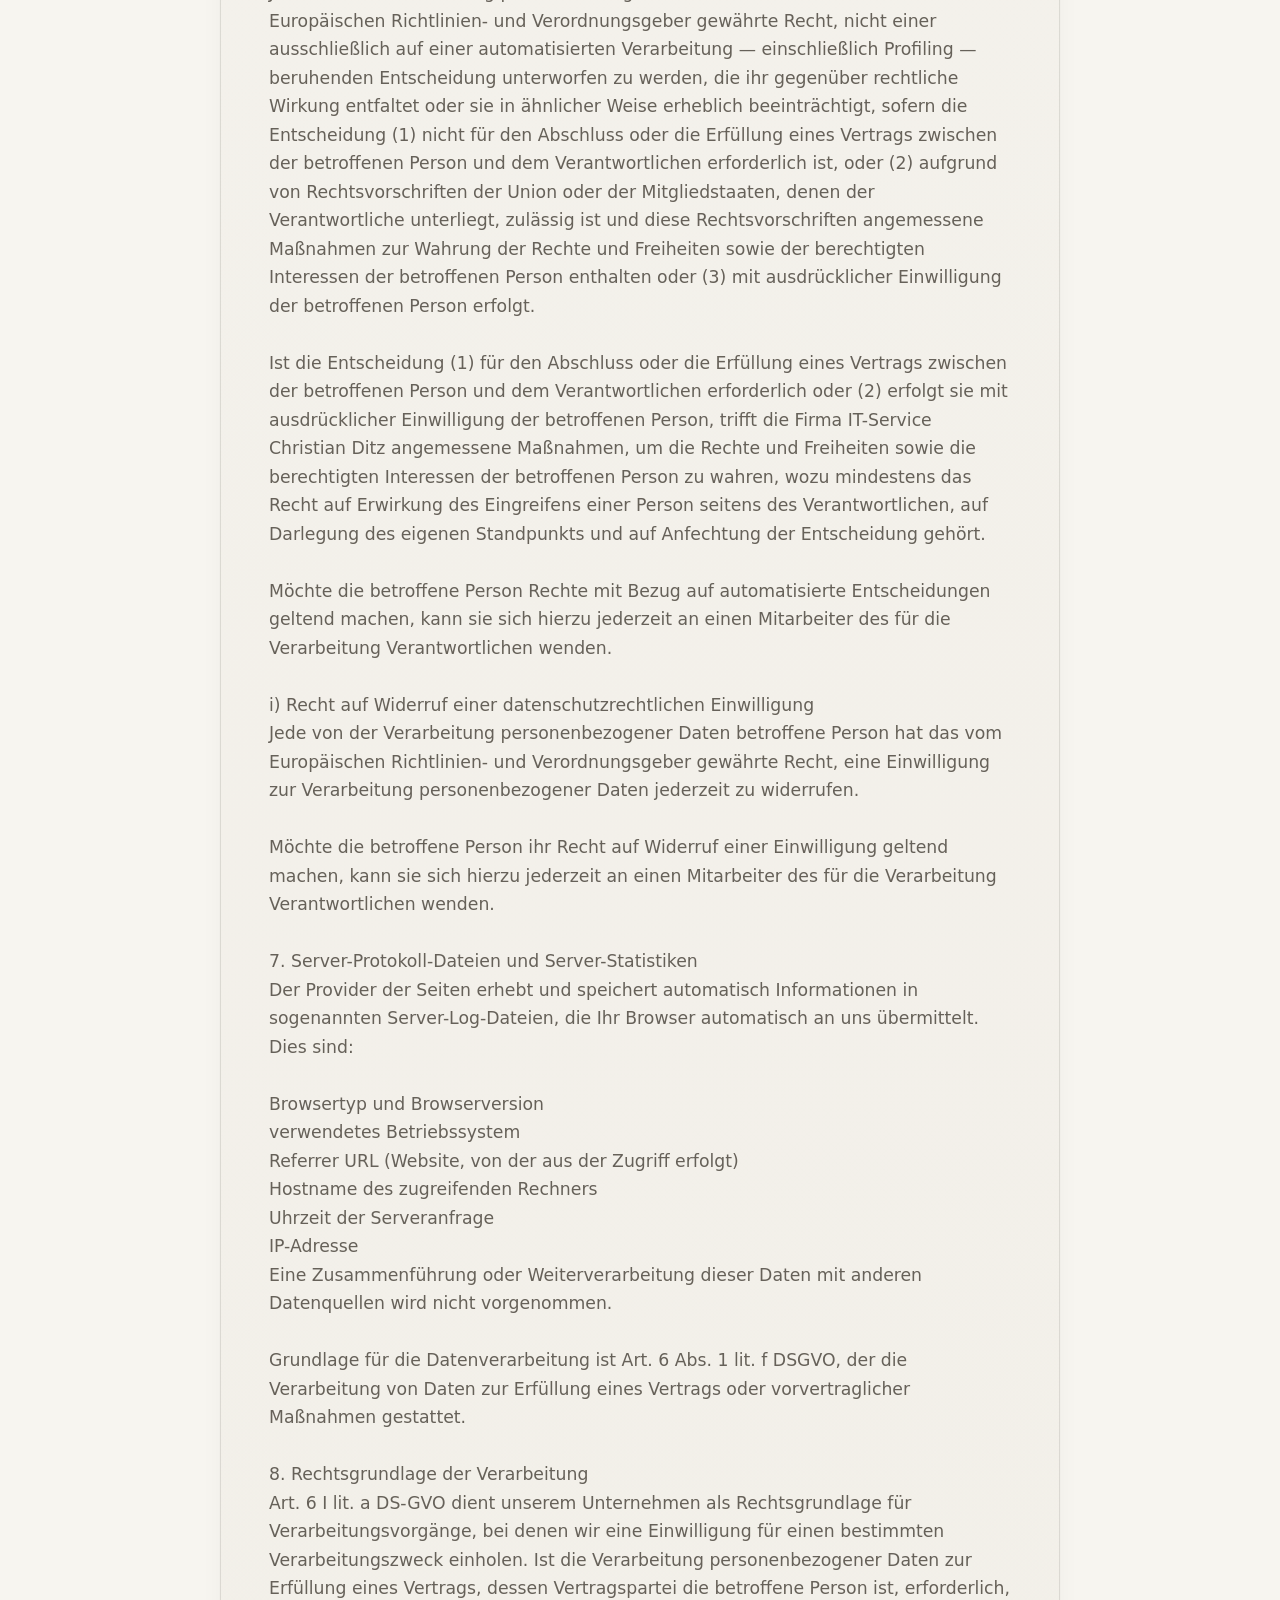
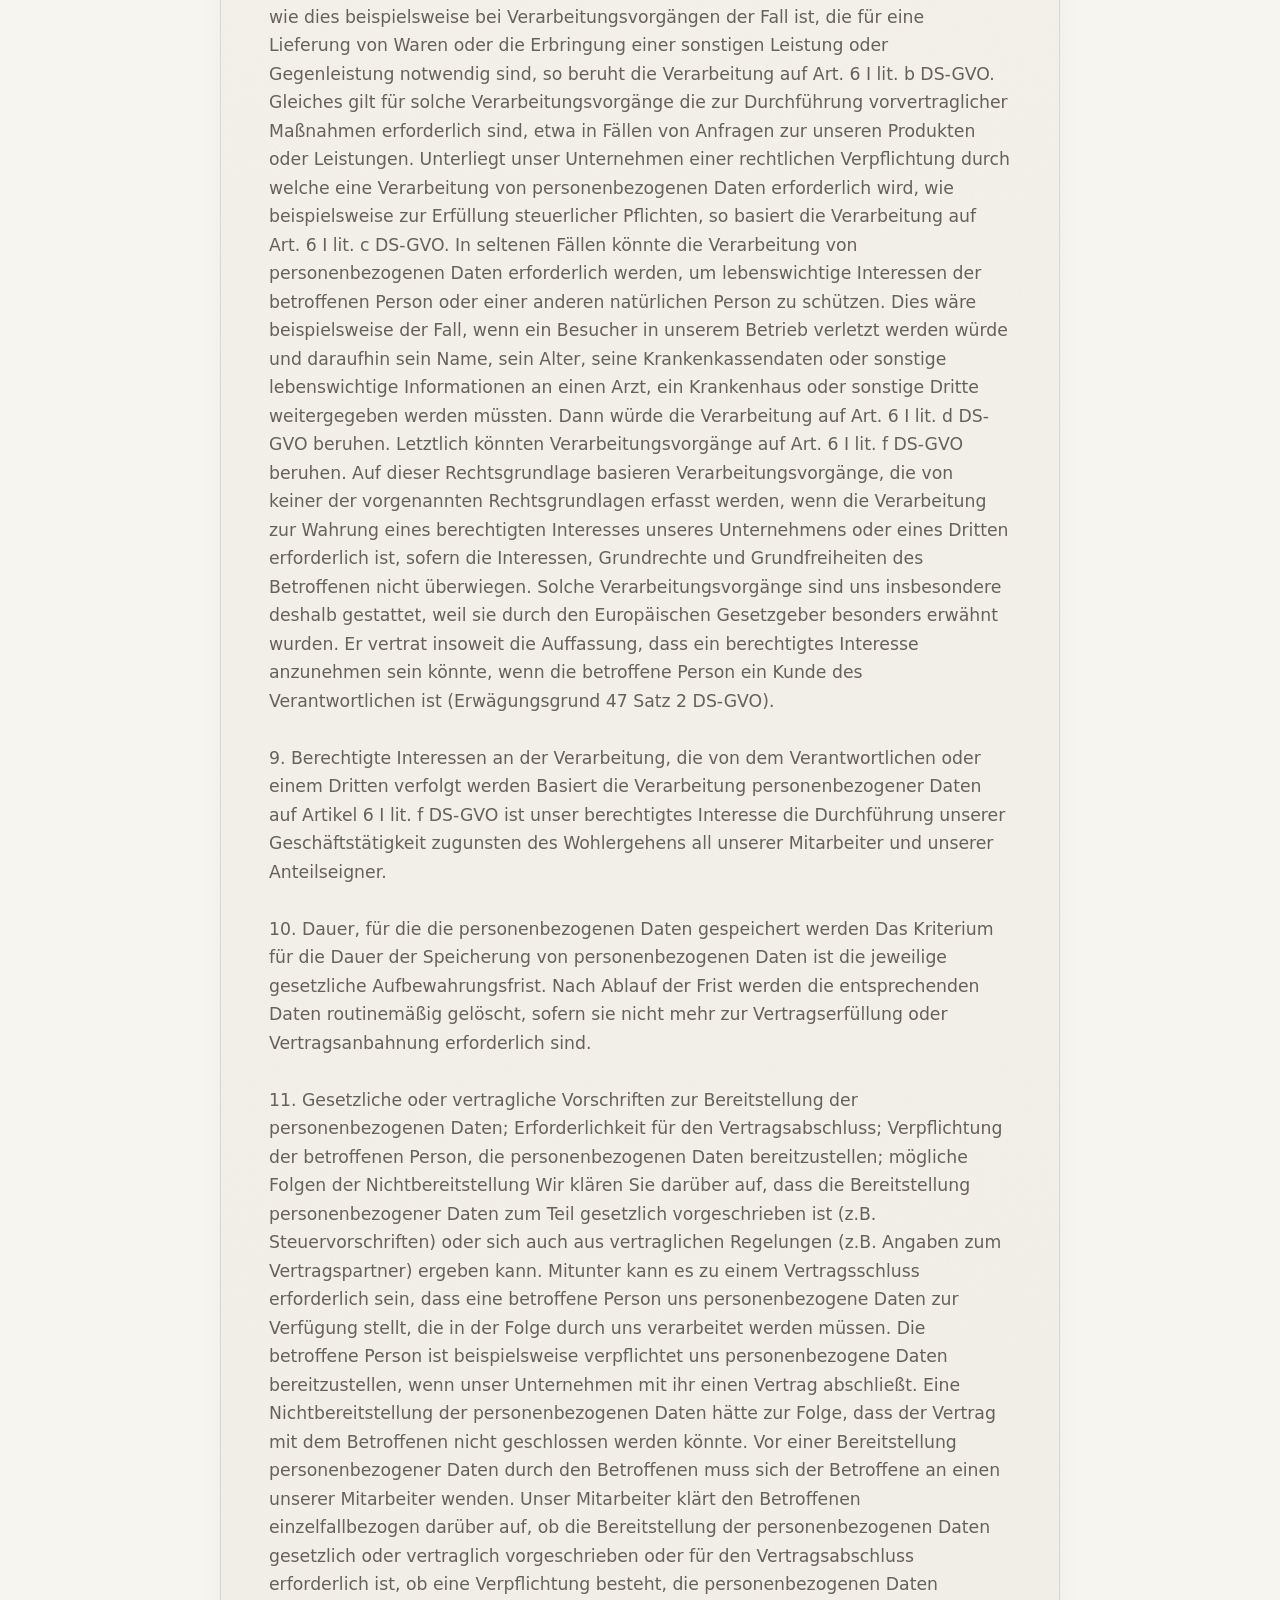
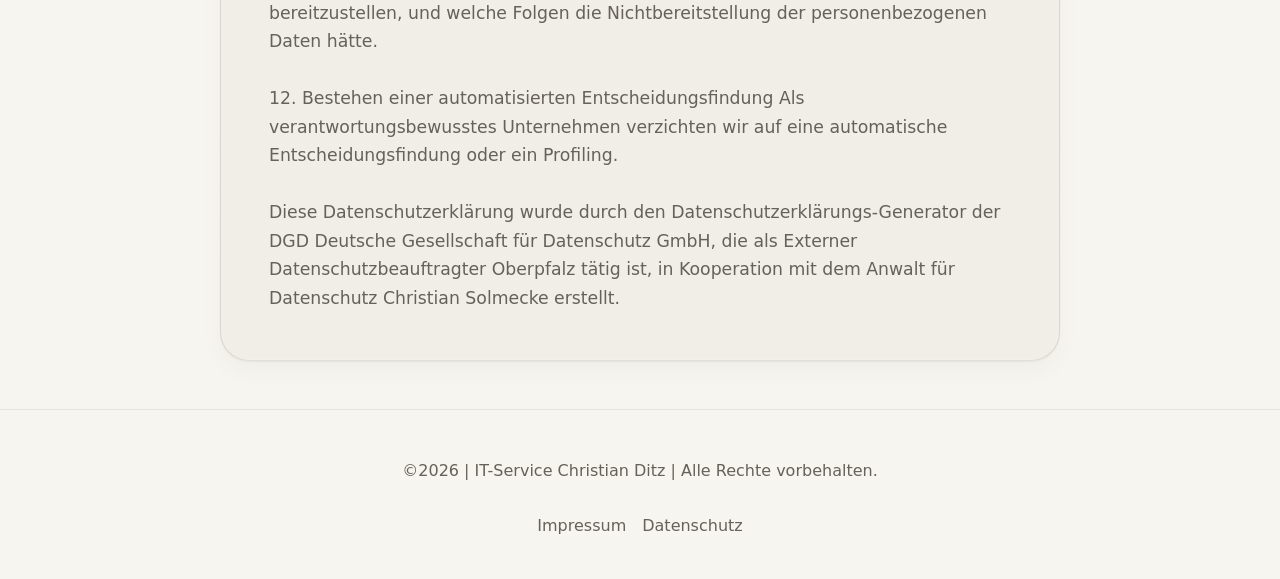
==== commit 2903af93: "Add files via upload" ====
--- a/datenschutz.html
+++ b/datenschutz.html
@@ -13,7 +13,7 @@
   <header class="site-header">
     <div class="container header-inner">
       <a class="brand" href="index.html#top" aria-label="IT-Service Christian Ditz Startseite">
-        <span class="brand-mark" style="color: #0d5d63;" aria-hidden="true">
+        <span class="brand-mark" aria-hidden="true">
           <svg viewBox="0 0 32 32" width="22" height="22" fill="none" stroke="currentColor" stroke-width="2.8" stroke-linecap="round" stroke-linejoin="round">
             <path d="M15 7a6 6 0 1 0 0 12"></path>
             <path d="M19 13v12h3a6 6 0 0 0 0-12h-3z"></path>
--- a/styles.css
+++ b/styles.css
@@ -1,5 +1,6 @@
 :root,
 [data-theme="light"] {
+  color-scheme: light;
   --text-xs: clamp(0.75rem, 0.7rem + 0.25vw, 0.875rem);
   --text-sm: clamp(0.92rem, 0.84rem + 0.22vw, 1rem);
   --text-base: clamp(1rem, 0.96rem + 0.18vw, 1.08rem);
@@ -25,7 +26,7 @@
   --color-divider: rgba(33,31,25,.08);
   --color-text: #211f19;
   --color-text-muted: #666159;
-  --color-text-faint: #8c867d;
+  --color-text-faint: #757068;
   --color-primary: #0d5d63;
   --color-primary-soft: rgba(13,93,99,.12);
   --color-text-inverse: #f8f7f4;
@@ -40,9 +41,10 @@
   --content: 1240px;
   --content-narrow: 840px;
   --toc-width: 240px;
-  --header-height: 78px;
+  --header-height: 56px;
 }
 [data-theme="dark"] {
+  color-scheme: dark;
   --color-bg: #161513;
   --color-surface: #1d1c1a;
   --color-surface-2: #24211f;
@@ -57,9 +59,11 @@
   --shadow-sm: 0 1px 2px rgba(0,0,0,.25), 0 14px 30px rgba(0,0,0,.16);
 }
 *,*::before,*::after { box-sizing: border-box; }
-html { scroll-behavior: smooth; scroll-padding-top: 5.5rem; }
+html { scroll-behavior: smooth; scroll-padding-top: 4rem; }
 body { margin: 0; min-height: 100dvh; background: var(--color-bg); color: var(--color-text); font-family: var(--font-body); font-size: var(--text-base); line-height: 1.65; }
 a { text-decoration: none; color: inherit; }
+.skip-link { position: absolute; left: -9999px; top: 0; z-index: 200; background: var(--color-surface); color: var(--color-text); padding: .85rem 1.25rem; border: 1px solid var(--color-border); border-radius: 0 0 var(--radius-md) 0; font-weight: 700; font-size: var(--text-sm); }
+.skip-link:focus { left: 0; }
 img,svg { display: block; max-width: 100%; }
 button { font: inherit; color: inherit; }
 h1,h2,h3 { margin: 0; font-family: var(--font-display); line-height: 1.03; letter-spacing: -.04em; text-wrap: balance; overflow-wrap: break-word; -webkit-hyphens: auto; -ms-hyphens: auto; hyphens: auto; }
@@ -74,13 +78,13 @@
 }
 
 /* Header (shared: index.html, impressum.html, datenschutz.html) */
-.site-header { position: sticky; top: 0; z-index: 60; background: color-mix(in srgb, var(--color-bg) 88%, transparent); backdrop-filter: blur(16px); border-bottom: 1px solid var(--color-divider); transition: transform .9s cubic-bezier(.2,.8,.2,1), opacity .9s cubic-bezier(.2,.8,.2,1), box-shadow .9s ease; }
-.site-header.header-hidden { transform: translateY(-112%); opacity: .9; box-shadow: none; }
+.site-header { position: sticky; top: 0; z-index: 60; background: color-mix(in srgb, var(--color-bg) 88%, transparent); backdrop-filter: blur(16px); border-bottom: 1px solid var(--color-divider); }
 .header-inner { display: flex; align-items: center; justify-content: space-between; gap: var(--space-4); min-height: var(--header-height); position: relative; }
 .brand { display: inline-flex; align-items: center; gap: var(--space-3); }
-.brand-mark { width: 42px; height: 42px; border-radius: 14px; background: var(--color-text); color: var(--color-bg); display: grid; place-items: center; box-shadow: var(--shadow-sm); }
-.brand-copy small { display: block; font-size: var(--text-xs); text-transform: uppercase; letter-spacing: .08em; color: var(--color-text-muted); font-weight: 700; }
-.brand-copy strong { display: block; font-size: var(--text-sm); font-weight: 700; }
+.brand-mark { width: 32px; height: 32px; border-radius: 14px; background: #f8f7f4; color: #0d5d63; display: grid; place-items: center; box-shadow: var(--shadow-sm); }
+.brand-copy { display: inline-flex; align-items: baseline; gap: .5rem; }
+.brand-copy small { display: inline-block; font-size: var(--text-xs); text-transform: uppercase; letter-spacing: .06em; color: var(--color-text-muted); font-weight: 700; padding-right: .5rem; border-right: 1px solid var(--color-border); line-height: 1; }
+.brand-copy strong { display: inline-block; font-size: var(--text-sm); font-weight: 700; }
 .header-actions { display: flex; align-items: center; gap: var(--space-3); }
 .theme-toggle,.menu-toggle { width: 44px; height: 44px; border: 1px solid var(--color-border); border-radius: var(--radius-full); background: var(--color-surface); display: grid; place-items: center; }
 .back-link { display: inline-flex; align-items: center; gap: var(--space-2); color: var(--color-text-muted); font-size: var(--text-sm); font-weight: 600; }
@@ -105,82 +109,64 @@
 .hero-wrap { display: grid; gap: var(--space-8); align-items: start; }
 .hero-wrap > div:first-child { min-width: 0; }
 
-.hero-wrap--solo {
-  grid-template-columns: minmax(0, 1fr);
-}
-
-@media (min-width: 820px) {
-  .hero-wrap--solo {
-    grid-template-columns: minmax(0, 1fr);
-  }
-}
-
-.hero-wrap--solo > div:first-child {
-  width: 100%;
-  max-width: none;
-}
-
-.hero-wrap--solo h1 {
-  max-width: none;
-}
-
-.hero-wrap--solo .lead {
-  max-width: 72ch;
-}
-
-@media (min-width: 1120px) {
-  .hero-wrap--solo {
-    margin-right: calc(-1 * (var(--toc-width) + clamp(2rem, 4vw, 4rem)));
-  }
-}
-
 .eyebrow { display: inline-flex; align-items: center; gap: var(--space-2); padding: .45rem .8rem; border-radius: var(--radius-full); background: var(--color-primary-soft); color: var(--color-primary); font-size: var(--text-xs); font-weight: 700; letter-spacing: .08em; text-transform: uppercase; }
 .eyebrow-list { display: flex; flex-wrap: wrap; gap: var(--space-2); margin-bottom: var(--space-3); }
 .eyebrow-tag { display: inline-flex; align-items: center; padding: .4rem .75rem; border-radius: var(--radius-full); background: var(--color-primary-soft); color: var(--color-primary); font-size: var(--text-xs); font-weight: 700; letter-spacing: .04em; text-transform: uppercase; }
 .lead { max-width: 58ch; margin: var(--space-5) 0 0; color: var(--color-text-muted); }
 .hero-actions { display: flex; flex-wrap: wrap; gap: var(--space-3); margin-top: var(--space-6); }
 .btn { display: inline-flex; align-items: center; justify-content: center; min-height: 46px; padding: .9rem 1.15rem; border-radius: var(--radius-full); font-size: var(--text-sm); font-weight: 700; border: 1px solid transparent; cursor: pointer; }
-.btn-primary { background: var(--color-text); color: var(--color-bg); }
 .btn-secondary { display: inline-block; background: var(--color-surface); border-color: var(--color-border); }
 .hero-side { padding: var(--space-6); background: linear-gradient(180deg, var(--color-surface), var(--color-surface-2)); border: 1px solid var(--color-border); border-radius: var(--radius-xl); box-shadow: var(--shadow-sm); }
 .hero-side p { margin: var(--space-3) 0 0; color: var(--color-text-muted); }
+.hero-side-header { display: flex; align-items: center; justify-content: space-between; gap: var(--space-3); }
+.linkedin-inline { display: inline-flex; color: var(--color-text-muted); }
+.linkedin-inline:hover { color: var(--color-primary); }
 .hero-stats { display: grid; grid-template-columns: repeat(2,minmax(0,1fr)); gap: var(--space-3); margin-top: var(--space-5); }
 .hero-stat { padding: var(--space-4); background: var(--color-surface); border: 1px solid var(--color-border); border-radius: var(--radius-lg); }
-.hero-stat strong { display: block; font-size: clamp(1.45rem, 1.1rem + .8vw, 1.95rem); font-family: var(--font-display); }
+.hero-stat strong { display: block; font-size: clamp(1.65rem, 1.25rem + .9vw, 2.15rem); font-family: var(--font-display); color: var(--color-primary); }
 .hero-stat span { display: block; margin-top: var(--space-1); font-size: var(--text-xs); line-height: 1.5; color: var(--color-text-muted); }
 .content-section { padding: var(--space-12) 0; border-top: 1px solid var(--color-divider); }
 .section-block { display: grid; gap: var(--space-5); }
 .section-block p { margin: 0; color: var(--color-text-muted); max-width: 60ch; }
 .kicker { font-size: var(--text-xs); font-weight: 700; letter-spacing: .08em; text-transform: uppercase; color: var(--color-primary); }
-.simple-list { display: grid; gap: var(--space-3); margin-top: var(--space-2); }
-.simple-item { padding: var(--space-5) 0; border-top: 1px solid var(--color-divider); }
-.simple-item:first-child { border-top: none; padding-top: 0; }
-.simple-item p { margin: var(--space-2) 0 0; color: var(--color-text-muted); max-width: 62ch; }
-.focus-columns { display: flex; flex-direction: column; gap: var(--space-4); margin-top: var(--space-4); }
+.focus-columns { display: grid; grid-template-columns: minmax(0,1fr); gap: var(--space-4); margin-top: var(--space-4); }
 .focus-card,.project-card,.about-card { background: var(--color-surface); border: 1px solid var(--color-border); border-radius: var(--radius-lg); box-shadow: var(--shadow-sm); }
 .focus-card {
   padding: var(--space-5);
-  display: flex;
-  flex-direction: column;
+  display: grid;
+  grid-template-rows: subgrid;
+  grid-row: span 3;
+  row-gap: var(--space-4);
 }
 
 .focus-card > p {
-  margin-top: var(--space-4);
+  margin: 0;
   color: var(--color-text-muted);
 }
 
 .focus-card .focus-list {
-  margin-top: var(--space-4);
+  margin-top: 0;
 }
 .focus-list,.about-list,.project-points { margin: var(--space-3) 0 0; padding: 0; list-style: none; }
 .focus-list li,.about-list li,.project-points li { position: relative; padding-left: 1.1rem; margin-top: var(--space-2); color: var(--color-text-muted); }
 .focus-list li::before,.about-list li::before,.project-points li::before { content: ""; position: absolute; left: 0; top: .72em; width: 6px; height: 6px; border-radius: 50%; background: var(--color-primary); }
-.projects-list { display: grid; gap: var(--space-4); margin-top: var(--space-4); }
-.project-card { padding: var(--space-5); scroll-margin-top: 6.5rem; }
-.project-card p { margin: var(--space-3) 0 0; color: var(--color-text-muted); }
+.about-list .tech-note { margin-top: var(--space-4); }
+.about-list .tech-note-list { display: inline-block; margin-top: var(--space-1); font-size: var(--text-xs); color: var(--color-text-faint); }
+.projects-intro { margin-top: calc(-1 * var(--space-3)); }
+.projects-list { display: grid; grid-template-columns: minmax(0,1fr); gap: var(--space-4); margin-top: var(--space-4); }
+.project-card {
+  padding: var(--space-5);
+  scroll-margin-top: 5.25rem;
+  display: grid;
+  grid-template-rows: subgrid;
+  grid-row: span 4;
+  row-gap: var(--space-4);
+}
+.project-card p { margin: 0; color: var(--color-text-muted); }
+.project-card .project-points { margin-top: 0; }
 .project-top { display: flex; justify-content: space-between; gap: var(--space-3); align-items: flex-start; }
-.tag { display: inline-flex; padding: .42rem .72rem; border-radius: var(--radius-full); background: var(--color-surface-2); border: 1px solid var(--color-border); font-size: var(--text-xs); color: var(--color-text-muted); }
-.stack { display: flex; flex-wrap: wrap; gap: var(--space-2); margin-top: var(--space-4); }
+.tag { display: inline-flex; padding: .32rem .62rem; border-radius: var(--radius-full); background: var(--color-surface-2); border: 1px solid var(--color-border); font-size: var(--text-xs); color: var(--color-text-muted); }
+.stack { display: flex; flex-wrap: wrap; gap: var(--space-2); margin: 0; align-self: start; }
 .about-card { padding: var(--space-6); margin-top: var(--space-4); }
 .about-card p { margin: var(--space-3) 0 0; color: var(--color-text-muted); max-width: 62ch; }
 
@@ -210,6 +196,7 @@
   .menu-toggle,.menu-panel { display: none !important; }
   .hero-wrap { grid-template-columns: minmax(0,1.12fr) minmax(320px,.88fr); }
   .footer-inner { flex-direction: row; justify-content: space-between; align-items: center; }
+  .focus-columns,.projects-list { grid-template-columns: repeat(2, minmax(0,1fr)); }
 }
 @media (min-width: 1120px) {
   .page-shell { display: grid; grid-template-columns: var(--toc-width) minmax(0,1fr); gap: clamp(2rem,4vw,4rem); }
